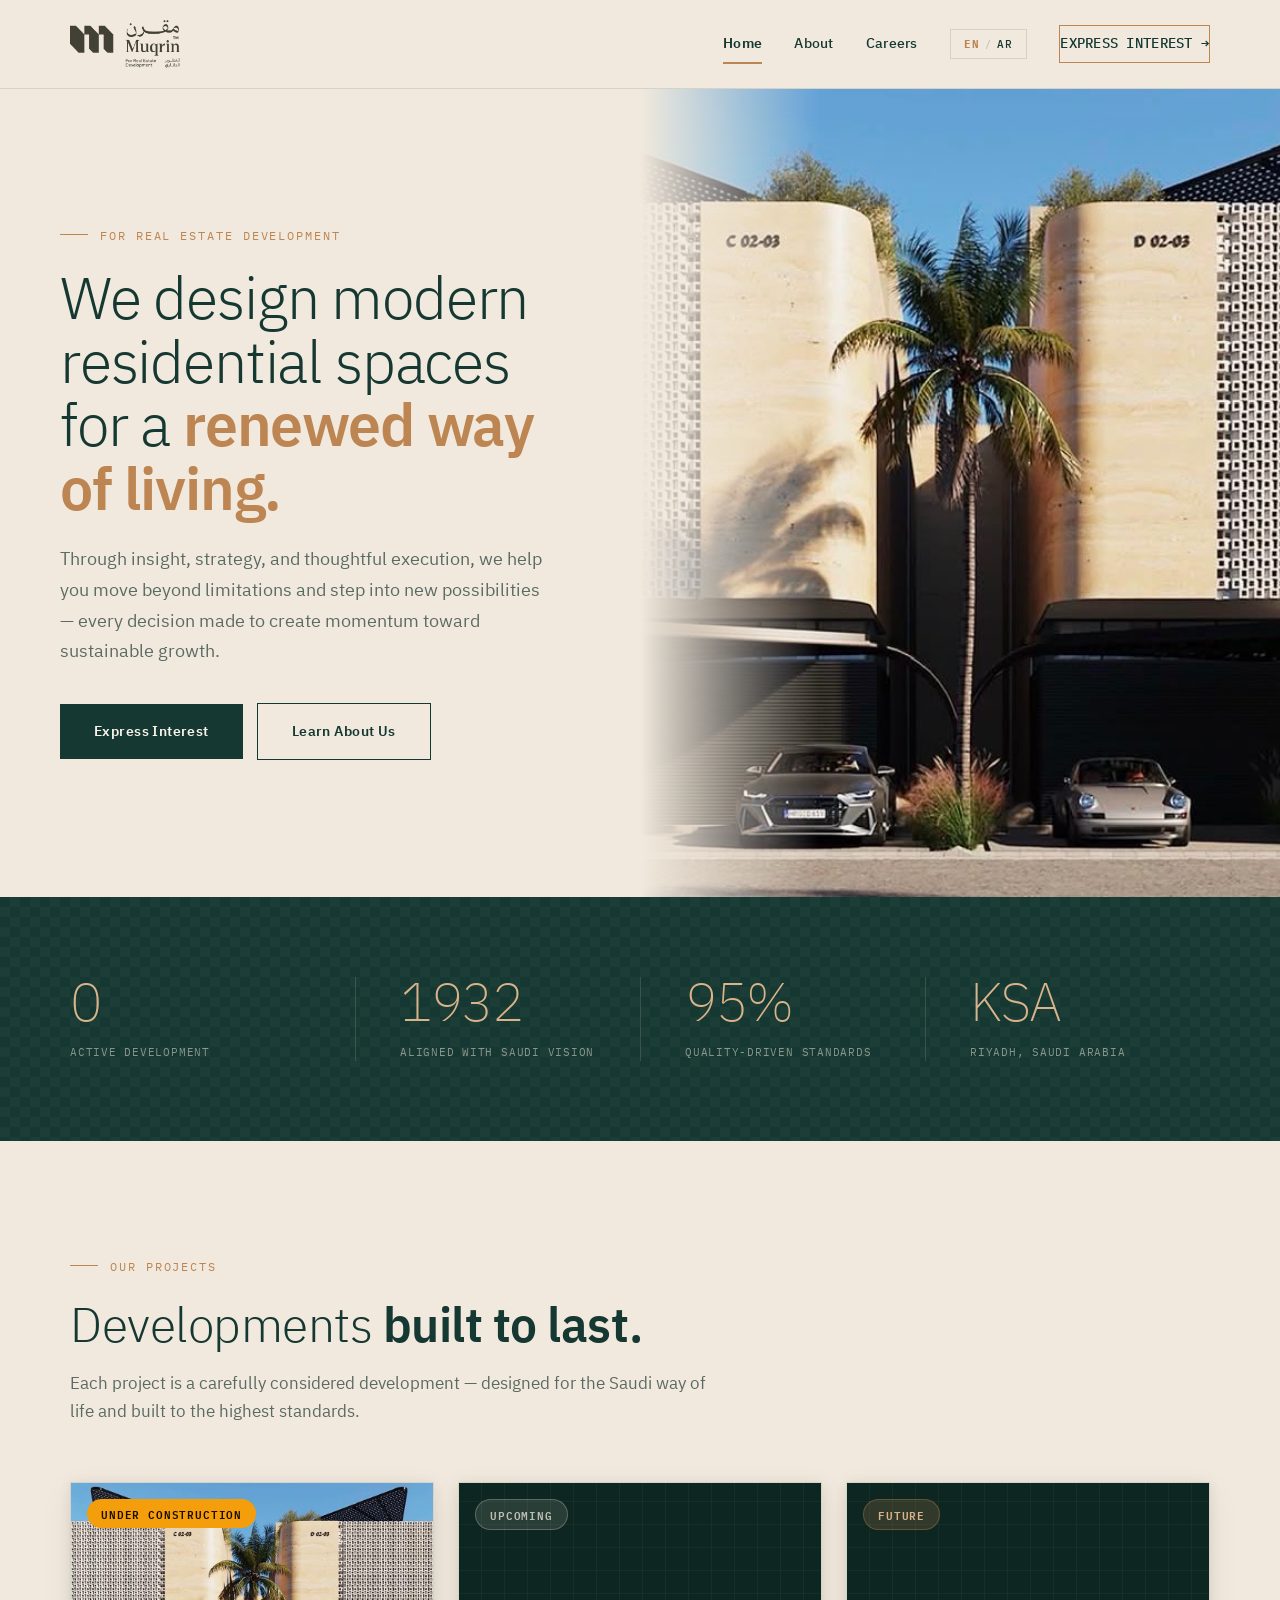
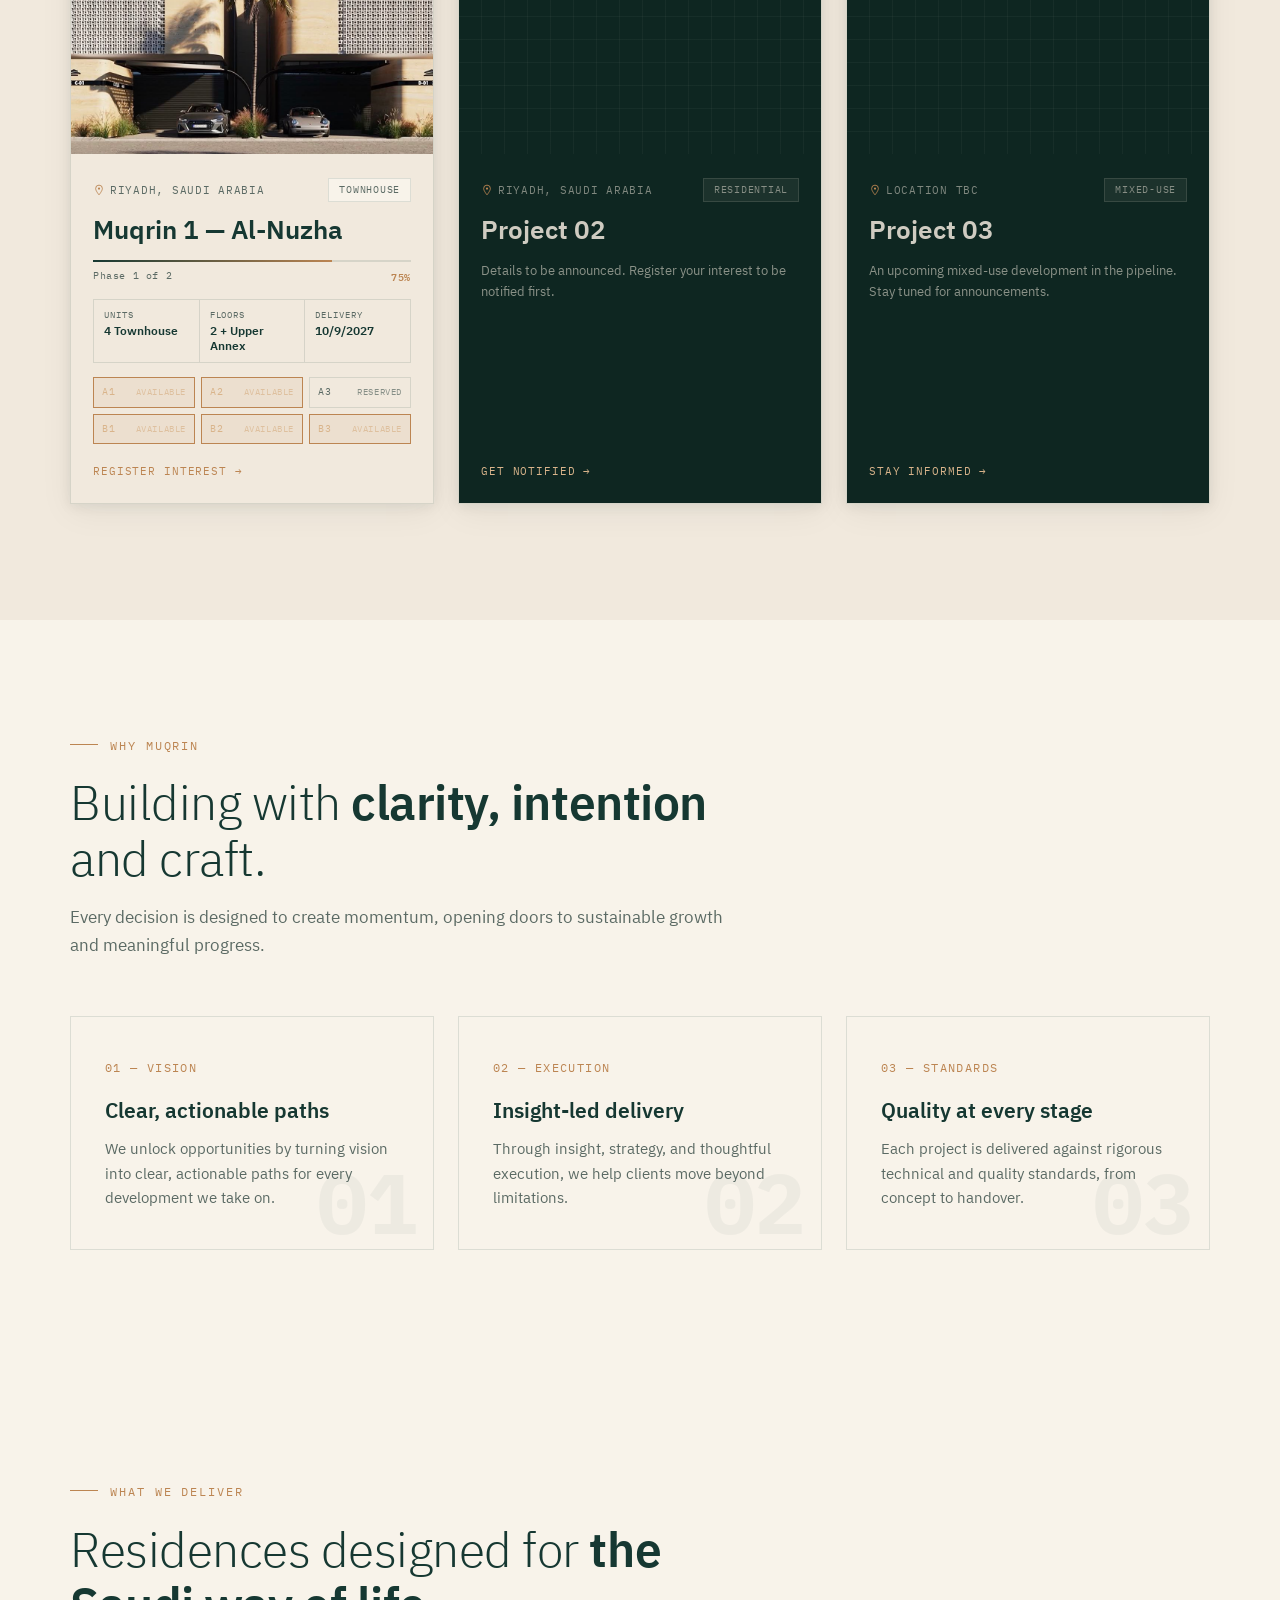
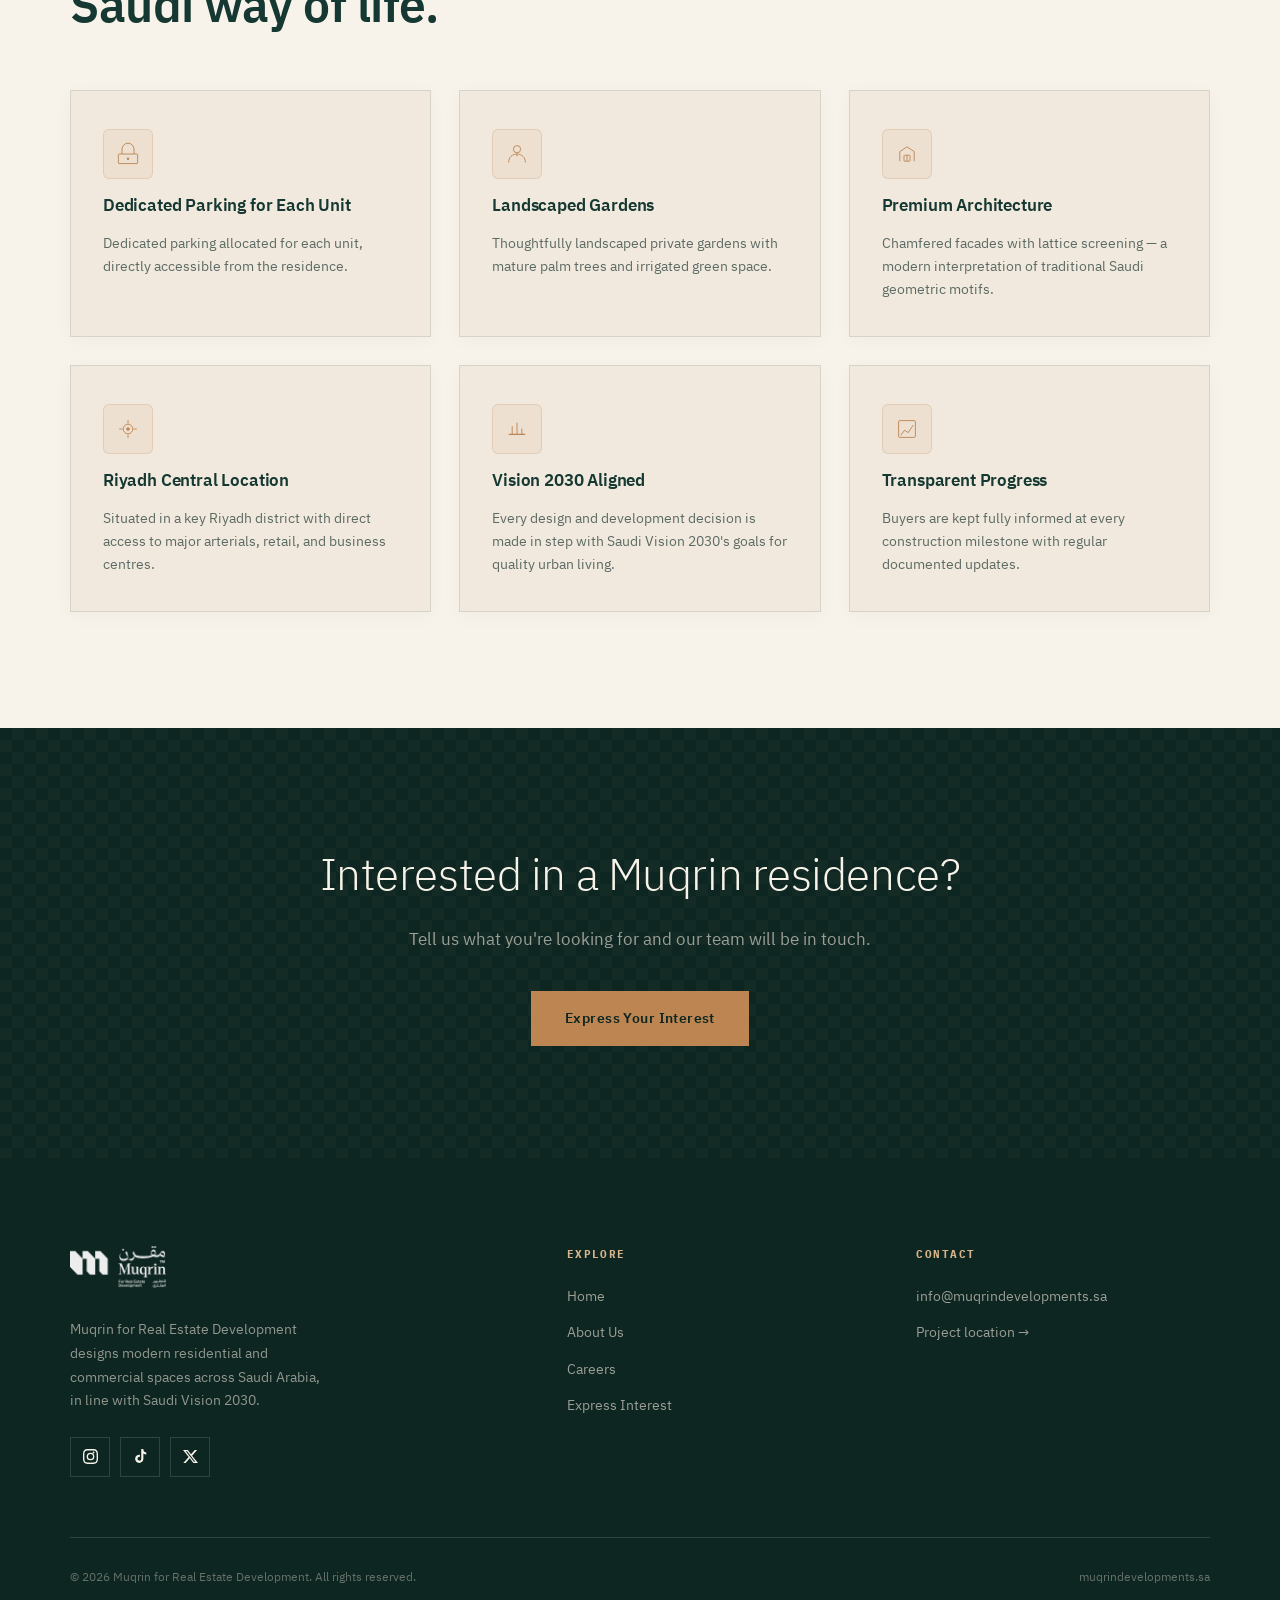
==== index.html @ a149f187 "Update Muqrin 1 Al-Nuzha townhouse specs, unit grid, and parking feature card" ====
<!DOCTYPE html>
<html lang="en" dir="ltr">
<head>
<meta charset="UTF-8">
<meta name="viewport" content="width=device-width, initial-scale=1.0">
<title>Muqrin for Real Estate Development</title>
<meta name="description" content="Muqrin for Real Estate Development — designing modern residential spaces for a renewed way of living.">
<link rel="icon" type="image/png" href="assets/favicon.png">
<link rel="stylesheet" href="styles.css">
</head>
<body>
<a class="skip-link" href="#main-content">Skip to main content</a>

<header class="site-header">
  <div class="wrap">
    <a href="index.html" class="brand"><img src="assets/site_logo.png" alt="Muqrin for Real Estate Development"></a>
    <nav class="nav-links" id="navLinks" role="navigation" aria-label="Main navigation">
      <a href="index.html" class="active" data-en="Home" data-ar="الرئيسية">Home</a>
      <a href="about.html" data-en="About" data-ar="عن الشركة">About</a>
      <a href="careers.html" data-en="Careers" data-ar="الوظائف">Careers</a>
      <!-- Language Toggle -->
      <button class="lang-toggle" id="langToggle" aria-label="Switch language">
        <span class="lang-opt" id="lang-en-opt" data-active="true">EN</span>
        <span class="lang-sep">/</span>
        <span class="lang-opt" id="lang-ar-opt">AR</span>
      </button>
      <a href="interest.html" class="nav-cta"><span data-en="Express Interest" data-ar="أبدِ اهتمامك">Express Interest</span> <i class="nav-arrow">→</i></a>
    </nav>
    <button class="nav-toggle" aria-label="Toggle menu" aria-expanded="false" aria-controls="navLinks"><span></span><span></span><span></span></button>
  </div>
</header>
<div class="nav-backdrop" id="navBackdrop" aria-hidden="true"></div>

<main id="main-content">

<!-- ── HERO ─────────────────────────────────────────── -->
<section class="hero">
  <div class="hero-section">
    <div class="hero-left">
      <div class="eyebrow" data-en="For Real Estate Development" data-ar="للتطوير العقاري">For Real Estate Development</div>
      <h1 data-en="We design modern residential spaces for a <strong>renewed way of living.</strong>" data-ar="نصمّم مساكن عصرية لأسلوب حياة <strong>متجدد.</strong>">We design modern residential spaces for a <strong>renewed way of living.</strong></h1>
      <p class="lead" data-en="Through insight, strategy, and thoughtful execution, we help you move beyond limitations and step into new possibilities — every decision made to create momentum toward sustainable growth." data-ar="من خلال البصيرة والاستراتيجية والتنفيذ المدروس، نساعدك على تجاوز القيود والانطلاق نحو آفاق جديدة — كل قرار يُصنع لبناء زخم نحو نمو مستدام.">Through insight, strategy, and thoughtful execution, we help you move beyond limitations and step into new possibilities — every decision made to create momentum toward sustainable growth.</p>
      <div class="hero-actions">
        <a href="interest.html" class="btn btn-primary" data-en="Express Interest" data-ar="أبدِ اهتمامك">Express Interest</a>
        <a href="about.html" class="btn btn-ghost" data-en="Learn About Us" data-ar="تعرّف علينا">Learn About Us</a>
      </div>
    </div>
    <div class="hero-right">
      <img src="assets/hero-building.jpeg" alt="Muqrin residential development — building facade">
    </div>
  </div>
</section>

<!-- ── STATS STRIP ───────────────────────────────────── -->
<section class="stats">
  <div class="wrap">
    <div class="stats-grid reveal-group">
      <div>
        <div class="stat-num" data-target="1" data-suffix="">0</div>
        <div class="stat-label" data-en="Active Development" data-ar="تطوير نشط">Active Development</div>
      </div>
      <div>
        <div class="stat-num" data-target="2030" data-suffix="">0</div>
        <div class="stat-label" data-en="Aligned With Saudi Vision" data-ar="متوافق مع رؤية 2030">Aligned With Saudi Vision</div>
      </div>
      <div>
        <div class="stat-num" data-target="100" data-suffix="%">0%</div>
        <div class="stat-label" data-en="Quality-Driven Standards" data-ar="معايير تحكمها الجودة">Quality-Driven Standards</div>
      </div>
      <div>
        <div class="stat-num">KSA</div>
        <div class="stat-label" data-en="Riyadh, Saudi Arabia" data-ar="الرياض، المملكة العربية السعودية">Riyadh, Saudi Arabia</div>
      </div>
    </div>
  </div>
</section>

<!-- ── PROJECT STATUS ────────────────────────────────── -->
<section class="section project-status-section">
  <div class="wrap">
    <div class="section-head reveal">
      <div class="eyebrow" data-en="Our Projects" data-ar="مشاريعنا">Our Projects</div>
      <h2 data-en="Developments <strong>built to last.</strong>" data-ar="مشاريع <strong>مبنية لتدوم.</strong>">Developments <strong>built to last.</strong></h2>
      <p data-en="Each project is a carefully considered development — designed for the Saudi way of life and built to the highest standards." data-ar="كل مشروع تطوير مدروس بعناية — مصمم لأسلوب الحياة السعودي ومبني وفق أعلى المعايير.">Each project is a carefully considered development — designed for the Saudi way of life and built to the highest standards.</p>
    </div>

    <div class="proj-cards reveal-group">

      <!-- Card 1 — Active real project -->
      <a href="interest.html" class="proj-card proj-card-active">
        <div class="proj-card-img">
          <img src="assets/hero-building.jpeg" alt="Muqrin 1 — Al-Nuzha">
          <div class="proj-badge proj-badge-construction" data-en="Under Construction" data-ar="قيد الإنشاء">Under Construction</div>
        </div>
        <div class="proj-card-body">
          <div class="proj-card-meta">
            <span class="proj-location">
              <svg viewBox="0 0 16 16" fill="none"><path d="M8 1.5A4.5 4.5 0 0 1 12.5 6c0 3-4.5 8.5-4.5 8.5S3.5 9 3.5 6A4.5 4.5 0 0 1 8 1.5Z" stroke="currentColor" stroke-width="1.2"/><circle cx="8" cy="6" r="1.5" fill="currentColor"/></svg>
              <span data-en="Riyadh, Saudi Arabia" data-ar="الرياض، المملكة العربية السعودية">Riyadh, Saudi Arabia</span>
            </span>
            <span class="proj-type" data-en="Townhouse" data-ar="تاون هاوس">Townhouse</span>
          </div>
          <h3 data-en="Muqrin 1 — Al-Nuzha" data-ar="مقرن 1 — حي النزهة">Muqrin 1 — Al-Nuzha</h3>
          <div class="proj-card-progress">
            <div class="proj-prog-bar"><div class="proj-prog-fill" style="width:75%"></div></div>
            <div class="proj-prog-labels">
              <span class="proj-phase" data-en="Phase 1 of 2" data-ar="المرحلة 1 من 2">Phase 1 of 2</span>
              <span class="proj-pct">75%</span>
            </div>
          </div>
          <div class="proj-card-specs">
            <div class="proj-spec-item"><span data-en="Units" data-ar="الوحدات">Units</span><strong data-en="4 Townhouse" data-ar="4 تاون هاوس">4 Townhouse</strong></div>
            <div class="proj-spec-item"><span data-en="Floors" data-ar="الأدوار">Floors</span><strong data-en="2 + Upper Annex" data-ar="2 + ملحق علوي">2 + Upper Annex</strong></div>
            <div class="proj-spec-item"><span data-en="Delivery" data-ar="التسليم">Delivery</span><strong data-en="10/9/2027" data-ar="10/9/2027">10/9/2027</strong></div>
          </div>
          <div class="proj-card-unit-row">
            <div class="proj-unit proj-unit-avail">A1 <em data-en="Available" data-ar="متاح">Available</em></div>
            <div class="proj-unit proj-unit-avail">A2 <em data-en="Available" data-ar="متاح">Available</em></div>
            <div class="proj-unit proj-unit-reserved">A3 <em data-en="Reserved" data-ar="محجوز">Reserved</em></div>
            <div class="proj-unit proj-unit-avail">B1 <em data-en="Available" data-ar="متاح">Available</em></div>
            <div class="proj-unit proj-unit-avail">B2 <em data-en="Available" data-ar="متاح">Available</em></div>
            <div class="proj-unit proj-unit-avail">B3 <em data-en="Available" data-ar="متاح">Available</em></div>
          </div>
          <span class="proj-card-cta" data-en="Register Interest →" data-ar="سجّل اهتمامك ←">Register Interest →</span>
        </div>
      </a>

      <!-- Card 2 — Upcoming teaser -->
      <div class="proj-card proj-card-teaser">
        <div class="proj-card-img proj-card-img-teaser">
          <div class="proj-badge proj-badge-upcoming" data-en="Upcoming" data-ar="قادم">Upcoming</div>
          <div class="proj-teaser-pattern"></div>
        </div>
        <div class="proj-card-body">
          <div class="proj-card-meta">
            <span class="proj-location">
              <svg viewBox="0 0 16 16" fill="none"><path d="M8 1.5A4.5 4.5 0 0 1 12.5 6c0 3-4.5 8.5-4.5 8.5S3.5 9 3.5 6A4.5 4.5 0 0 1 8 1.5Z" stroke="currentColor" stroke-width="1.2"/><circle cx="8" cy="6" r="1.5" fill="currentColor"/></svg>
              <span data-en="Riyadh, Saudi Arabia" data-ar="الرياض، المملكة العربية السعودية">Riyadh, Saudi Arabia</span>
            </span>
            <span class="proj-type" data-en="Residential" data-ar="سكني">Residential</span>
          </div>
          <h3 data-en="Project 02" data-ar="المشروع 02">Project 02</h3>
          <p class="proj-teaser-text" data-en="Details to be announced. Register your interest to be notified first." data-ar="سيتم الإعلان عن التفاصيل قريباً. سجّل اهتمامك لتُخطَر أولاً.">Details to be announced. Register your interest to be notified first.</p>
          <a href="interest.html" class="proj-card-cta" data-en="Get Notified →" data-ar="أبلغني ←">Get Notified →</a>
        </div>
      </div>

      <!-- Card 3 — Future teaser -->
      <div class="proj-card proj-card-teaser proj-card-far">
        <div class="proj-card-img proj-card-img-teaser">
          <div class="proj-badge proj-badge-future" data-en="Future" data-ar="مستقبلي">Future</div>
          <div class="proj-teaser-pattern"></div>
        </div>
        <div class="proj-card-body">
          <div class="proj-card-meta">
            <span class="proj-location">
              <svg viewBox="0 0 16 16" fill="none"><path d="M8 1.5A4.5 4.5 0 0 1 12.5 6c0 3-4.5 8.5-4.5 8.5S3.5 9 3.5 6A4.5 4.5 0 0 1 8 1.5Z" stroke="currentColor" stroke-width="1.2"/><circle cx="8" cy="6" r="1.5" fill="currentColor"/></svg>
              <span data-en="Location TBC" data-ar="الموقع سيُحدد">Location TBC</span>
            </span>
            <span class="proj-type" data-en="Mixed-Use" data-ar="متعدد الاستخدامات">Mixed-Use</span>
          </div>
          <h3 data-en="Project 03" data-ar="المشروع 03">Project 03</h3>
          <p class="proj-teaser-text" data-en="An upcoming mixed-use development in the pipeline. Stay tuned for announcements." data-ar="مشروع متعدد الاستخدامات قيد التخطيط. ترقبوا الإعلانات.">An upcoming mixed-use development in the pipeline. Stay tuned for announcements.</p>
          <a href="interest.html" class="proj-card-cta" data-en="Stay Informed →" data-ar="ابقَ على اطلاع ←">Stay Informed →</a>
        </div>
      </div>

    </div>
  </div>
</section>

<!-- ── WHY MUQRIN ────────────────────────────────────── -->
<section class="section section-alt">
  <div class="wrap">
    <div class="section-head reveal">
      <div class="eyebrow" data-en="Why Muqrin" data-ar="لماذا مقرن">Why Muqrin</div>
      <h2 data-en="Building with <strong>clarity, intention</strong> and craft." data-ar="نبني بوضوح، <strong>نيّة وإتقان.</strong>">Building with <strong>clarity, intention</strong> and craft.</h2>
      <p data-en="Every decision is designed to create momentum, opening doors to sustainable growth and meaningful progress." data-ar="كل قرار مصمم لبناء الزخم وفتح أبواب النمو المستدام والتقدم الحقيقي.">Every decision is designed to create momentum, opening doors to sustainable growth and meaningful progress.</p>
    </div>
    <div class="pillars reveal-group">
      <div class="pillar" data-num="01">
        <div class="num" data-en="01 — VISION" data-ar="01 — الرؤية">01 — VISION</div>
        <h3 data-en="Clear, actionable paths" data-ar="مسارات واضحة وقابلة للتنفيذ">Clear, actionable paths</h3>
        <p data-en="We unlock opportunities by turning vision into clear, actionable paths for every development we take on." data-ar="نفتح الفرص بتحويل الرؤية إلى مسارات واضحة وقابلة للتنفيذ في كل مشروع نتبناه.">We unlock opportunities by turning vision into clear, actionable paths for every development we take on.</p>
      </div>
      <div class="pillar" data-num="02">
        <div class="num" data-en="02 — EXECUTION" data-ar="02 — التنفيذ">02 — EXECUTION</div>
        <h3 data-en="Insight-led delivery" data-ar="تسليم مدفوع بالبصيرة">Insight-led delivery</h3>
        <p data-en="Through insight, strategy, and thoughtful execution, we help clients move beyond limitations." data-ar="من خلال البصيرة والاستراتيجية والتنفيذ المدروس، نساعد العملاء على تجاوز القيود.">Through insight, strategy, and thoughtful execution, we help clients move beyond limitations.</p>
      </div>
      <div class="pillar" data-num="03">
        <div class="num" data-en="03 — STANDARDS" data-ar="03 — المعايير">03 — STANDARDS</div>
        <h3 data-en="Quality at every stage" data-ar="الجودة في كل مرحلة">Quality at every stage</h3>
        <p data-en="Each project is delivered against rigorous technical and quality standards, from concept to handover." data-ar="يُسلَّم كل مشروع وفق معايير تقنية وجودة صارمة، من الفكرة حتى التسليم.">Each project is delivered against rigorous technical and quality standards, from concept to handover.</p>
      </div>
    </div>
  </div>
</section>

<!-- ── FEATURES / RESIDENCE HIGHLIGHTS ──────────────── -->
<section class="section features-section">
  <div class="wrap">
    <div class="section-head reveal">
      <div class="eyebrow" data-en="What We Deliver" data-ar="ما نقدمه">What We Deliver</div>
      <h2 data-en="Residences designed for <strong>the Saudi way of life.</strong>" data-ar="مساكن صُمِّمت <strong>لأسلوب الحياة السعودي.</strong>">Residences designed for <strong>the Saudi way of life.</strong></h2>
    </div>
    <div class="features-grid reveal-group">
      <div class="feature-card">
        <div class="feat-icon">
          <svg viewBox="0 0 40 40" fill="none"><rect x="4" y="20" width="32" height="16" rx="1" stroke="currentColor" stroke-width="1.5"/><path d="M10 20V12a10 10 0 0 1 20 0v8" stroke="currentColor" stroke-width="1.5"/><circle cx="20" cy="28" r="2" fill="currentColor"/></svg>
        </div>
        <h3 data-en="Dedicated Parking for Each Unit" data-ar="موقف خاص لكل وحدة">Dedicated Parking for Each Unit</h3>
        <p data-en="Dedicated parking allocated for each unit, directly accessible from the residence." data-ar="موقف سيارات مخصص لكل وحدة، قابل للوصول مباشرة من المنزل.">Dedicated parking allocated for each unit, directly accessible from the residence.</p>
      </div>
      <div class="feature-card">
        <div class="feat-icon">
          <svg viewBox="0 0 40 40" fill="none"><path d="M6 34c0-8 6-14 14-14s14 6 14 14" stroke="currentColor" stroke-width="1.5"/><circle cx="20" cy="12" r="6" stroke="currentColor" stroke-width="1.5"/><path d="M20 20v4" stroke="currentColor" stroke-width="1.5"/></svg>
        </div>
        <h3 data-en="Landscaped Gardens" data-ar="حدائق منسقة">Landscaped Gardens</h3>
        <p data-en="Thoughtfully landscaped private gardens with mature palm trees and irrigated green space." data-ar="حدائق خاصة منسقة بعناية مع أشجار نخيل ناضجة ومساحات خضراء مروية.">Thoughtfully landscaped private gardens with mature palm trees and irrigated green space.</p>
      </div>
      <div class="feature-card">
        <div class="feat-icon">
          <svg viewBox="0 0 40 40" fill="none"><path d="M8 32V16L20 8l12 8v16" stroke="currentColor" stroke-width="1.5"/><rect x="15" y="22" width="10" height="10" rx="1" stroke="currentColor" stroke-width="1.5"/><path d="M20 22v10" stroke="currentColor" stroke-width="1.5"/></svg>
        </div>
        <h3 data-en="Premium Architecture" data-ar="هندسة معمارية راقية">Premium Architecture</h3>
        <p data-en="Chamfered facades with lattice screening — a modern interpretation of traditional Saudi geometric motifs." data-ar="واجهات بحواف مشطوفة وشبكات إضاءة — تفسير عصري للنقوش الهندسية السعودية التقليدية.">Chamfered facades with lattice screening — a modern interpretation of traditional Saudi geometric motifs.</p>
      </div>
      <div class="feature-card">
        <div class="feat-icon">
          <svg viewBox="0 0 40 40" fill="none"><path d="M20 6v4M20 30v4M6 20h4M30 20h4" stroke="currentColor" stroke-width="1.5" stroke-linecap="round"/><circle cx="20" cy="20" r="8" stroke="currentColor" stroke-width="1.5"/><circle cx="20" cy="20" r="3" fill="currentColor"/></svg>
        </div>
        <h3 data-en="Riyadh Central Location" data-ar="موقع مركزي في الرياض">Riyadh Central Location</h3>
        <p data-en="Situated in a key Riyadh district with direct access to major arterials, retail, and business centres." data-ar="موقع استراتيجي في حي رئيسي بالرياض مع سهولة الوصول إلى المحاور الكبرى والتجزئة ومراكز الأعمال.">Situated in a key Riyadh district with direct access to major arterials, retail, and business centres.</p>
      </div>
      <div class="feature-card">
        <div class="feat-icon">
          <svg viewBox="0 0 40 40" fill="none"><path d="M12 28V16" stroke="currentColor" stroke-width="1.5" stroke-linecap="round"/><path d="M20 28V10" stroke="currentColor" stroke-width="1.5" stroke-linecap="round"/><path d="M28 28V20" stroke="currentColor" stroke-width="1.5" stroke-linecap="round"/><rect x="6" y="28" width="28" height="2" rx="1" fill="currentColor"/></svg>
        </div>
        <h3 data-en="Vision 2030 Aligned" data-ar="متوافق مع رؤية 2030">Vision 2030 Aligned</h3>
        <p data-en="Every design and development decision is made in step with Saudi Vision 2030's goals for quality urban living." data-ar="كل قرار تصميمي وتطويري يُتخذ تماشياً مع أهداف رؤية السعودية 2030 للحياة الحضرية الراقية.">Every design and development decision is made in step with Saudi Vision 2030's goals for quality urban living.</p>
      </div>
      <div class="feature-card">
        <div class="feat-icon">
          <svg viewBox="0 0 40 40" fill="none"><path d="M10 30l6-8 6 4 8-12" stroke="currentColor" stroke-width="1.5" stroke-linecap="round" stroke-linejoin="round"/><rect x="6" y="6" width="28" height="28" rx="2" stroke="currentColor" stroke-width="1.5"/></svg>
        </div>
        <h3 data-en="Transparent Progress" data-ar="تقدم شفاف">Transparent Progress</h3>
        <p data-en="Buyers are kept fully informed at every construction milestone with regular documented updates." data-ar="يُبقي المشترين على اطلاع كامل في كل معلم إنشائي من خلال تحديثات موثقة ومنتظمة.">Buyers are kept fully informed at every construction milestone with regular documented updates.</p>
      </div>
    </div>
  </div>
</section>

<!-- ── CTA BAND ───────────────────────────────────────── -->
<section class="cta-band">
  <div class="wrap">
    <h2 data-en="Interested in a Muqrin residence?" data-ar="هل أنت مهتم بسكن مقرن؟">Interested in a Muqrin residence?</h2>
    <p data-en="Tell us what you're looking for and our team will be in touch." data-ar="أخبرنا بما تبحث عنه وسيتواصل معك فريقنا.">Tell us what you're looking for and our team will be in touch.</p>
    <a href="interest.html" class="btn btn-primary" data-en="Express Your Interest" data-ar="أبدِ اهتمامك">Express Your Interest</a>
  </div>
</section>

<!-- ── FOOTER ─────────────────────────────────────────── -->
<footer class="site-footer">
  <div class="wrap">
    <div class="footer-grid">
      <div class="footer-brand">
        <div class="footer-logo-wrap">
          <img src="assets/site_logo.png" alt="Muqrin for Real Estate Development">
        </div>
        <p data-en="Muqrin for Real Estate Development designs modern residential and commercial spaces across Saudi Arabia, in line with Saudi Vision 2030." data-ar="مقرن للتطوير العقاري تصمم مساكن وفضاءات تجارية عصرية في جميع أنحاء المملكة العربية السعودية، تماشياً مع رؤية 2030.">Muqrin for Real Estate Development designs modern residential and commercial spaces across Saudi Arabia, in line with Saudi Vision 2030.</p>
        <div class="social-row">
          <a href="#" aria-label="Instagram"><svg viewBox="0 0 24 24"><path d="M12 2.2c3.2 0 3.6 0 4.85.07 3.25.15 4.77 1.69 4.92 4.92.06 1.25.07 1.6.07 4.81s-.01 3.56-.07 4.81c-.15 3.22-1.66 4.77-4.92 4.92-1.25.06-1.6.07-4.85.07s-3.6-.01-4.85-.07c-3.26-.15-4.77-1.7-4.92-4.92C2.16 15.6 2.15 15.25 2.15 12s.01-3.56.07-4.81C2.37 3.96 3.88 2.42 7.14 2.27 8.39 2.21 8.74 2.2 12 2.2zM12 0C8.7 0 8.3.01 7.02.07 2.7.27.27 2.7.07 7.02.01 8.3 0 8.7 0 12s.01 3.7.07 4.98c.2 4.32 2.62 6.75 6.95 6.95C8.3 23.99 8.7 24 12 24s3.7-.01 4.98-.07c4.32-.2 6.76-2.62 6.95-6.95.06-1.28.07-1.68.07-4.98s-.01-3.7-.07-4.98c-.2-4.32-2.62-6.75-6.95-6.95C15.7.01 15.3 0 12 0zm0 5.84A6.16 6.16 0 1 0 12 18.16 6.16 6.16 0 0 0 12 5.84zm0 10.16a4 4 0 1 1 0-8 4 4 0 0 1 0 8zm6.4-10.4a1.44 1.44 0 1 1-2.88 0 1.44 1.44 0 0 1 2.88 0z"/></svg></a>
          <a href="#" aria-label="TikTok"><svg viewBox="0 0 24 24"><path d="M16.6 0h-3.4v15.6a3 3 0 1 1-2.13-2.87V9.2a6.6 6.6 0 1 0 5.53 6.52V7.3a8.2 8.2 0 0 0 4.6 1.4V5.3a4.8 4.8 0 0 1-4.6-4.6z"/></svg></a>
          <a href="#" aria-label="X"><svg viewBox="0 0 24 24"><path d="M18.9 1.5h3.68l-8.04 9.19L24 22.5h-7.4l-5.8-7.58-6.64 7.58H.47l8.6-9.83L0 1.5h7.59l5.24 6.93zm-1.29 18.8h2.04L6.5 3.6H4.3z"/></svg></a>
        </div>
      </div>
      <div class="footer-col">
        <h4 data-en="Explore" data-ar="استكشف">Explore</h4>
        <a href="index.html" data-en="Home" data-ar="الرئيسية">Home</a>
        <a href="about.html" data-en="About Us" data-ar="عن الشركة">About Us</a>
        <a href="careers.html" data-en="Careers" data-ar="الوظائف">Careers</a>
        <a href="interest.html" data-en="Express Interest" data-ar="أبدِ اهتمامك">Express Interest</a>
      </div>
      <div class="footer-col">
        <h4 data-en="Contact" data-ar="تواصل">Contact</h4>
        <a href="mailto:info@muqrindevelopments.sa">info@muqrindevelopments.sa</a>
        <a href="https://maps.app.goo.gl/naK4TaDF8p9UgyYY6?g_st=iw" target="_blank" rel="noopener" data-en="Project location →" data-ar="موقع المشروع ←">Project location →</a>
      </div>
    </div>
    <div class="footer-bottom">
      <span data-en="© 2026 Muqrin for Real Estate Development. All rights reserved." data-ar="© 2026 مقرن للتطوير العقاري. جميع الحقوق محفوظة.">© 2026 Muqrin for Real Estate Development. All rights reserved.</span>
      <span>muqrindevelopments.sa</span>
    </div>
  </div>
</footer>
</main>

<button class="scroll-top" id="scrollTop" aria-label="Scroll to top">↑</button>

<script src="script.js"></script>
</body>
</html>
---- styles.css ----
/* ============================================================
   MUQRIN — shared stylesheet  (premium redesign)
   Design tokens from brand guide
   ============================================================ */

@import url('https://fonts.googleapis.com/css2?family=IBM+Plex+Sans+Arabic:wght@300;400;500;600;700&family=IBM+Plex+Mono:wght@400;500&display=swap');

:root{
  --cream:        #F1E9DD;
  --cream-soft:   #F8F3EA;
  --teal-deep:    #163832;
  --teal-ink:     #0E2621;
  --copper:       #BC8552;
  --copper-soft:  #D9B48B;
  --ink:          #1C1C1A;
  --ink-soft:     #5B6A64;
  --line:         rgba(22,56,50,0.12);
  --line-on-dark: rgba(241,233,221,0.15);
  --font-display: 'IBM Plex Sans Arabic', sans-serif;
  --font-body:    'IBM Plex Sans Arabic', sans-serif;
  --font-mono:    'IBM Plex Mono', monospace;
  --cut: 28px;
  --container: 1220px;
  --shadow-card: 0 2px 12px rgba(14,38,33,0.08), 0 8px 32px rgba(14,38,33,0.06);
  --shadow-card-hover: 0 8px 32px rgba(14,38,33,0.14), 0 24px 56px rgba(14,38,33,0.1);
}

*, *::before, *::after { box-sizing: border-box; margin: 0; padding: 0; }
html {
  scroll-behavior: smooth;
  overflow-x: hidden;
  max-width: 100%;
}
body {
  font-family: var(--font-body);
  background: var(--cream);
  color: var(--ink);
  font-weight: 400;
  line-height: 1.65;
  -webkit-font-smoothing: antialiased;
  overflow-x: hidden;
  width: 100%;
  max-width: 100%;
  position: relative;
}
img { max-width: 100%; display: block; }
a { color: inherit; text-decoration: none; }
ul { list-style: none; }
button { font-family: inherit; cursor: pointer; }

.wrap { max-width: var(--container); margin: 0 auto; padding: 0 24px; }
@media (min-width: 640px) { .wrap { padding: 0 40px; } }

/* ---- Muqrin Cut ---- */
.cut { clip-path: polygon(0 0, calc(100% - var(--cut)) 0, 100% var(--cut), 100% 100%, 0 100%); }
.cut-sm { --cut: 14px; clip-path: polygon(0 0, calc(100% - var(--cut)) 0, 100% var(--cut), 100% 100%, 0 100%); }

/* ---- Lattice ---- */
.lattice {
  background-image:
    linear-gradient(45deg, var(--line-on-dark) 25%, transparent 25%, transparent 75%, var(--line-on-dark) 75%),
    linear-gradient(45deg, var(--line-on-dark) 25%, transparent 25%, transparent 75%, var(--line-on-dark) 75%);
  background-size: 16px 16px;
  background-position: 0 0, 8px 8px;
}

/* ============================================================
   HEADER
   ============================================================ */
/* ── Skip Navigation Link ────────────────────────────── */
.skip-link {
  position: absolute;
  top: -100%; left: 16px;
  background: var(--teal-deep);
  color: var(--cream);
  padding: 10px 20px;
  font-size: 14px;
  font-family: var(--font-body);
  z-index: 9999;
  transition: top 0.2s ease;
  text-decoration: none;
}
.skip-link:focus { top: 16px; }

/* ── Focus Visible Ring ──────────────────────────────── */
:focus-visible {
  outline: 2px solid var(--copper);
  outline-offset: 3px;
}
:focus:not(:focus-visible) { outline: none; }

.site-header {
  position: sticky;
  top: 0;
  z-index: 100;
  background: rgba(241, 233, 221, 0.92);
  backdrop-filter: blur(0px);
  -webkit-backdrop-filter: blur(0px);
  border-bottom: 1px solid var(--line);
  transition: backdrop-filter 0.3s ease, -webkit-backdrop-filter 0.3s ease, box-shadow 0.3s ease, background 0.3s ease;
}

.site-header.scrolled {
  backdrop-filter: blur(16px);
  -webkit-backdrop-filter: blur(16px);
  box-shadow: 0 1px 0 var(--line), 0 4px 24px rgba(14, 38, 33, 0.08);
  background: rgba(241, 233, 221, 0.88);
}
.site-header .wrap { display: flex; align-items: center; justify-content: space-between; height: 72px; }
@media (min-width: 860px) { .site-header .wrap { height: 88px; } }

/* Brand logo styling */
.brand { display: flex; align-items: center; text-decoration: none; }
.brand img { height: 38px; width: auto; object-fit: contain; display: block; transition: transform 0.2s ease; }
.brand:hover img { transform: scale(1.02); }
@media (min-width: 860px) { .brand img { height: 48px; } }

.nav-links { display: flex; align-items: center; gap: 32px; }
.nav-links a {
  font-size: 14px;
  font-weight: 500;
  letter-spacing: 0.02em;
  color: var(--teal-deep);
  position: relative;
  padding: 6px 0;
  transition: color 0.2s ease;
}
.nav-links a::after {
  content: '';
  position: absolute;
  left: 0; bottom: -2px;
  height: 2px; width: 0;
  background: var(--copper);
  transition: width 0.25s ease;
}
.nav-links a:hover::after, .nav-links a.active::after { width: 100%; }
.nav-links a.active { color: var(--teal-deep); font-weight: 600; }

.nav-cta {
  position: relative;
  display: inline-flex !important;
  align-items: center !important;
  gap: 8px;
  padding: 11px 24px;
  font-family: var(--font-mono);
  font-size: 11.5px;
  font-weight: 600;
  letter-spacing: 0.1em;
  text-transform: uppercase;
  color: var(--teal-deep) !important;
  text-decoration: none;
  overflow: hidden;
  border: 1.5px solid var(--copper);
  background: transparent;
  transition: color 0.35s ease, border-color 0.35s ease;
  z-index: 0;
}

.nav-cta::before {
  content: '';
  position: absolute;
  inset: 0;
  background: var(--copper);
  transform: scaleY(0);
  transform-origin: bottom;
  transition: transform 0.35s cubic-bezier(0.16, 1, 0.3, 1);
  z-index: -1;
}

.nav-cta:hover::before { transform: scaleY(1); }
.nav-cta:hover { color: #ffffff !important; border-color: var(--copper); }

.nav-cta .nav-arrow {
  display: inline-block;
  transition: transform 0.25s ease;
  font-style: normal;
}
.nav-cta:hover .nav-arrow { transform: translateX(4px); }

.nav-cta.active {
  background: var(--copper);
  color: #ffffff !important;
}

/* Hamburger toggle button */
.nav-toggle {
  display: none;
  flex-direction: column;
  justify-content: center;
  align-items: center;
  width: 44px;
  height: 44px;
  gap: 5px;
  background: none;
  border: none;
  padding: 8px;
  cursor: pointer;
  z-index: 105;
  position: relative;
  border-radius: 4px;
  transition: background 0.2s ease;
}
.nav-toggle:hover { background: rgba(22, 56, 50, 0.05); }
.nav-toggle span {
  width: 22px;
  height: 2px;
  background: var(--teal-deep);
  border-radius: 2px;
  transition: transform 0.3s cubic-bezier(0.16, 1, 0.3, 1), opacity 0.25s ease, background 0.3s ease;
  transform-origin: center;
}

/* Hamburger animated transform into X */
.nav-toggle.open span:nth-child(1) {
  transform: translateY(7px) rotate(45deg);
}
.nav-toggle.open span:nth-child(2) {
  opacity: 0;
  transform: scaleX(0);
}
.nav-toggle.open span:nth-child(3) {
  transform: translateY(-7px) rotate(-45deg);
}

/* Backdrop overlay for mobile drawer */
.nav-backdrop {
  position: fixed;
  inset: 0;
  background: rgba(14, 38, 33, 0.45);
  backdrop-filter: blur(4px);
  -webkit-backdrop-filter: blur(4px);
  z-index: 95;
  opacity: 0;
  pointer-events: none;
  transition: opacity 0.35s ease;
}
.nav-backdrop.show {
  opacity: 1;
  pointer-events: auto;
}

@media (max-width: 860px) {
  .nav-toggle { display: flex; }
  .nav-links {
    position: fixed;
    top: 0;
    right: 0;
    left: auto;
    width: min(320px, 85vw);
    height: 100vh;
    height: 100dvh;
    background: rgba(241, 233, 221, 0.96);
    backdrop-filter: blur(24px);
    -webkit-backdrop-filter: blur(24px);
    border-left: 1px solid rgba(188, 133, 82, 0.25);
    flex-direction: column;
    align-items: stretch;
    padding: 84px 28px 36px;
    gap: 6px;
    z-index: 101;
    overflow-y: auto;
    -webkit-overflow-scrolling: touch;
    overscroll-behavior: contain;
    transform: translateX(100%);
    visibility: hidden;
    pointer-events: none;
    transition: transform 0.35s cubic-bezier(0.16, 1, 0.3, 1), visibility 0.35s ease;
    box-shadow: -10px 0 40px rgba(14, 38, 33, 0.15);
  }
  .nav-links.open {
    transform: translateX(0);
    visibility: visible;
    pointer-events: auto;
  }
  [dir="rtl"] .nav-links {
    right: auto;
    left: 0;
    transform: translateX(-100%);
    border-left: none;
    border-right: 1px solid rgba(188, 133, 82, 0.25);
    box-shadow: 10px 0 40px rgba(14, 38, 33, 0.15);
  }
  [dir="rtl"] .nav-links.open {
    transform: translateX(0);
    visibility: visible;
    pointer-events: auto;
  }
  .nav-links a {
    width: 100%;
    padding: 13px 4px;
    border-bottom: 1px solid rgba(14, 38, 33, 0.08);
    font-size: 16px;
    font-weight: 500;
  }
  .nav-links a.active {
    color: var(--copper);
    font-weight: 600;
  }
  .nav-links a:not(.nav-cta)::after { display: none; }
  .nav-links .lang-toggle {
    margin: 14px 0 6px;
    padding: 9px 16px;
    border: 1px solid var(--line);
    border-radius: 4px;
    background: rgba(255, 255, 255, 0.5);
    font-size: 12px;
    align-self: flex-start;
  }
  .nav-cta {
    margin-top: 14px !important;
    width: 100% !important;
    justify-content: center;
    padding: 13px 20px;
  }
}

/* ---- Eyebrow ---- */
.eyebrow {
  font-family: var(--font-mono);
  font-size: 11px;
  letter-spacing: 0.14em;
  text-transform: uppercase;
  color: var(--copper);
  display: flex; align-items: flex-start; gap: 10px;
  margin-bottom: 18px;
}
.eyebrow::before {
  content: '';
  width: 28px; height: 1px;
  background: var(--copper);
  flex-shrink: 0; margin-top: 7px;
}
@media (min-width: 640px) {
  .eyebrow { font-size: 12px; letter-spacing: 0.16em; gap: 12px; margin-bottom: 22px; }
  .eyebrow::before { margin-top: 8px; }
}

/* ============================================================
   HERO — full-bleed two-panel layout
   ============================================================ */
.hero { padding: 0; position: relative; }

/* Two-column grid: left=text, right=full building photo */
.hero-section {
  display: grid;
  grid-template-columns: 1fr;
  min-height: calc(100vh - 76px);
}
@media (min-width: 960px) {
  .hero-section {
    grid-template-columns: 1fr 1fr;
    min-height: calc(100vh - 92px);
  }
}

.hero-left {
  display: flex; flex-direction: column; justify-content: center;
  padding: 72px 48px;
  position: relative; z-index: 2;
  max-width: 640px;
}
@media (min-width: 960px) { .hero-left { padding: 80px 56px 80px 60px; max-width: 620px; } }
@media (max-width: 640px)  { .hero-left { padding: 52px 24px 44px; min-height: 55vh; } }




.hero-right {
  position: relative; overflow: hidden;
  min-height: 500px;
}
@media (min-width: 960px) { .hero-right { min-height: unset; } }

.hero-right img {
  width: 100%; height: 100%;
  object-fit: cover; object-position: center;
  display: block;
  transition: transform 12s ease;
}
.hero-right:hover img { transform: scale(1.04); }

/* Left-edge gradient: image bleeds into cream */
.hero-right::after {
  content: '';
  position: absolute; inset: 0;
  background: linear-gradient(to right, var(--cream) 0%, rgba(241,233,221,0) 28%);
  z-index: 1; pointer-events: none;
}
@media (max-width: 959px) {
  .hero-right::after {
    background: linear-gradient(to bottom, var(--cream) 0%, rgba(241,233,221,0) 18%, rgba(241,233,221,0) 82%, var(--cream) 100%);
  }
}

.hero h1 {
  font-size: clamp(34px, 4.6vw, 66px);
  font-weight: 300;
  color: var(--teal-deep);
  line-height: 1.08; letter-spacing: -0.02em;
  max-width: 14ch; margin-bottom: 22px;
}
.hero h1 strong { font-weight: 600; color: var(--copper); }
.hero p.lead {
  font-size: 16.5px; color: var(--ink-soft);
  max-width: 44ch; line-height: 1.75; margin-bottom: 36px;
}
@media (min-width: 900px) { .hero p.lead { font-size: 17.5px; } }

.hero-actions { display: flex; gap: 14px; flex-wrap: wrap; align-items: center; }

/* Project plate */
.plate {
  position: absolute; left: 20px; bottom: 20px;
  background: rgba(14,38,33,0.88);
  backdrop-filter: blur(8px);
  color: var(--cream-soft);
  padding: 12px 18px;
  font-family: var(--font-mono); font-size: 11px; letter-spacing: 0.08em;
  display: flex; align-items: center; gap: 10px;
  white-space: nowrap; z-index: 2;
}
@media (min-width: 900px) { .plate { left: 24px; bottom: 24px; padding: 14px 22px; font-size: 12px; } }
.plate .dot { width: 7px; height: 7px; background: var(--copper); border-radius: 50%; flex-shrink: 0; animation: pulse 2.4s ease infinite; }
@keyframes pulse {
  0%, 100% { opacity: 1; transform: scale(1); }
  50% { opacity: 0.5; transform: scale(0.72); }
}

.map-link {
  display: inline-flex; align-items: center; gap: 8px;
  font-size: 13px; font-weight: 500;
  color: var(--teal-deep);
  border-bottom: 1px solid var(--copper); padding-bottom: 2px; margin-top: 16px;
  transition: color 0.2s ease;
}
.map-link:hover { color: var(--copper); }

/* Legacy hero-frame kept for other pages */
.hero-grid { display: grid; grid-template-columns: 1fr; gap: 40px; }
.hero-grid-split { display: grid; grid-template-columns: 1fr; gap: 40px; align-items: center; }
@media (min-width: 900px) { .hero-grid-split { grid-template-columns: 1fr 1fr; gap: 56px; } }
.hero-frame { position: relative; overflow: hidden; }
.hero-frame img { width: 100%; height: 100%; object-fit: cover; aspect-ratio: 4/3; }
@media (min-width: 900px) { .hero-frame img { aspect-ratio: 16/10; } }

/* ============================================================
   BUTTONS
   ============================================================ */
.btn {
  display: inline-flex; align-items: center; gap: 10px;
  padding: 16px 34px; font-size: 14px; font-weight: 600; letter-spacing: 0.03em;
  border: none; cursor: pointer; font-family: inherit;
  transition: transform 0.2s ease, background 0.2s ease, box-shadow 0.2s ease;
}
.btn-primary { background: var(--teal-deep); color: var(--cream-soft); }
.btn-primary:hover { background: var(--teal-ink); transform: translateY(-2px); box-shadow: 0 8px 24px rgba(14,38,33,0.25); }
.btn-ghost { background: transparent; color: var(--teal-deep); border: 1.5px solid var(--teal-deep); }
.btn-ghost:hover { background: var(--teal-deep); color: var(--cream-soft); transform: translateY(-2px); }
.btn-block { width: 100%; justify-content: center; }

/* ============================================================
   STATS STRIP
   ============================================================ */
.stats {
  background: var(--teal-deep); color: var(--cream-soft);
  padding: 64px 0; position: relative; overflow: hidden;
}
.stats::before {
  content: ''; position: absolute; inset: 0;
  background-image:
    linear-gradient(45deg, rgba(241,233,221,0.03) 25%, transparent 25%, transparent 75%, rgba(241,233,221,0.03) 75%),
    linear-gradient(45deg, rgba(241,233,221,0.03) 25%, transparent 25%, transparent 75%, rgba(241,233,221,0.03) 75%);
  background-size: 20px 20px; background-position: 0 0, 10px 10px; pointer-events: none;
}
@media (min-width: 640px) { .stats { padding: 80px 0; } }

.stats-grid {
  display: grid; grid-template-columns: repeat(2,1fr); gap: 40px 32px; position: relative;
}
@media (min-width: 760px) { .stats-grid { grid-template-columns: repeat(4,1fr); gap: 0; } }

@media (min-width: 760px) {
  .stats-grid > div { padding: 0 44px; }
  .stats-grid > div:first-child { padding-left: 0; }
  .stats-grid > div:last-child  { padding-right: 0; }
  .stats-grid > div + div { border-left: 1px solid var(--line-on-dark); }
}

.stat-num { font-size: clamp(38px,4.2vw,58px); font-weight: 200; color: var(--copper-soft); letter-spacing: -0.025em; line-height: 1; }
.stat-label { margin-top: 12px; font-size: 11px; color: rgba(241,233,221,0.52); letter-spacing: 0.07em; text-transform: uppercase; font-family: var(--font-mono); }

/* ============================================================
   SECTION
   ============================================================ */
.section { padding: 80px 0; }
.section-tight { padding: 56px 0; }
@media (min-width: 760px) { .section { padding: 116px 0; } .section-tight { padding: 72px 0; } }

.section-head { max-width: 660px; margin-bottom: 56px; }
.section-head h2 { font-size: clamp(30px,3.8vw,48px); font-weight: 300; color: var(--teal-deep); line-height: 1.15; letter-spacing: -0.01em; }
.section-head h2 strong { font-weight: 600; }
.section-head p { margin-top: 16px; color: var(--ink-soft); font-size: 16.5px; line-height: 1.7; }
.section-alt { background: var(--cream-soft); }

/* ============================================================
   PILLAR CARDS — premium elevated treatment
   ============================================================ */
.pillars { display: grid; grid-template-columns: repeat(3,1fr); gap: 24px; }
@media (min-width:640px) and (max-width:860px) { .pillars { grid-template-columns: 1fr 1fr; gap: 20px; } }
@media (max-width:639px) { .pillars { grid-template-columns: 1fr; gap: 16px; } }

.pillar {
  background: var(--cream-soft); border: 1px solid var(--line);
  padding: 42px 34px 38px;
  position: relative; overflow: hidden;
  transition: transform 0.3s ease, box-shadow 0.3s ease, border-color 0.3s ease;
}
/* Top copper bar on hover */
.pillar::before {
  content: ''; position: absolute; top: 0; left: 0; right: 0; height: 3px;
  background: linear-gradient(to right, var(--copper), var(--copper-soft));
  transform: scaleX(0); transform-origin: left;
  transition: transform 0.4s ease;
}
.pillar:hover { transform: translateY(-5px); box-shadow: var(--shadow-card-hover); border-color: rgba(188,133,82,0.35); }
.pillar:hover::before { transform: scaleX(1); }

/* Ghost number */
.pillar::after {
  content: attr(data-num); position: absolute; right: 16px; bottom: 4px;
  font-family: var(--font-mono); font-size: 84px; font-weight: 700;
  color: var(--teal-deep); opacity: 0.045; line-height: 1;
  pointer-events: none; user-select: none;
}
.pillar .num { font-family: var(--font-mono); font-size: 11.5px; color: var(--copper); letter-spacing: 0.12em; text-transform: uppercase; }
.pillar h3 { margin-top: 20px; font-size: 21px; font-weight: 600; color: var(--teal-deep); line-height: 1.3; }
.pillar p  { margin-top: 12px; font-size: 14.5px; color: var(--ink-soft); line-height: 1.7; }

/* ============================================================
   VISION / MISSION
   ============================================================ */
.vm-grid { display: grid; grid-template-columns: 1fr 1fr; gap: 24px; }
.vm-panel {
  background: var(--teal-deep); color: var(--cream-soft);
  padding: 52px 44px; position: relative; overflow: hidden;
  transition: transform 0.3s ease;
}
.vm-panel:hover { transform: translateY(-3px); }
.vm-panel::before {
  content: ''; position: absolute; inset: 0;
  background-image:
    linear-gradient(45deg, rgba(241,233,221,0.04) 25%, transparent 25%, transparent 75%, rgba(241,233,221,0.04) 75%),
    linear-gradient(45deg, rgba(241,233,221,0.04) 25%, transparent 25%, transparent 75%, rgba(241,233,221,0.04) 75%);
  background-size: 20px 20px; background-position: 0 0, 10px 10px; pointer-events: none;
}
.vm-panel.copper { background: var(--copper); color: var(--teal-ink); }
.vm-panel .eyebrow { color: var(--copper-soft); }
.vm-panel.copper .eyebrow { color: var(--teal-ink); opacity: 0.7; }
.vm-panel h3 { position: relative; font-size: 28px; font-weight: 300; margin-bottom: 16px; line-height: 1.25; }
.vm-panel p  { position: relative; font-size: 15.5px; opacity: 0.88; max-width: 44ch; line-height: 1.7; }
@media (max-width:760px) { .vm-grid { grid-template-columns: 1fr; } }

/* ============================================================
   CTA BAND
   ============================================================ */
.cta-band {
  background: var(--teal-ink); color: var(--cream-soft);
  padding: 88px 0; text-align: center; position: relative; overflow: hidden;
}
.cta-band::before {
  content: ''; position: absolute; inset: 0;
  background-image:
    linear-gradient(45deg, rgba(241,233,221,0.025) 25%, transparent 25%, transparent 75%, rgba(241,233,221,0.025) 75%),
    linear-gradient(45deg, rgba(241,233,221,0.025) 25%, transparent 25%, transparent 75%, rgba(241,233,221,0.025) 75%);
  background-size: 24px 24px; background-position: 0 0, 12px 12px; pointer-events: none;
}
@media (min-width:640px) { .cta-band { padding: 112px 0; } }
.cta-band h2 { font-size: clamp(28px,3.4vw,44px); font-weight: 300; margin-bottom: 14px; position: relative; letter-spacing: -0.01em; }
.cta-band p  { color: rgba(241,233,221,0.62); margin-bottom: 38px; font-size: 16.5px; position: relative; }
.cta-band .btn-primary { background: var(--copper); color: var(--teal-ink); position: relative; }
.cta-band .btn-primary:hover { background: var(--copper-soft); box-shadow: 0 8px 28px rgba(188,133,82,0.35); }

/* ============================================================
   FORMS
   ============================================================ */
.form-shell {
  display: grid; grid-template-columns: 0.85fr 1.15fr; gap: 0;
  border: 1px solid var(--line); background: var(--cream-soft);
  box-shadow: var(--shadow-card);
}
.form-side { background: var(--teal-deep); color: var(--cream-soft); padding: 32px 24px; position: relative; overflow: hidden; }
@media (min-width:900px) { .form-side { padding: 56px 48px; } }
.form-side::before {
  content: ''; position: absolute; inset: 0;
  background-image:
    linear-gradient(45deg, rgba(241,233,221,0.04) 25%, transparent 25%, transparent 75%, rgba(241,233,221,0.04) 75%),
    linear-gradient(45deg, rgba(241,233,221,0.04) 25%, transparent 25%, transparent 75%, rgba(241,233,221,0.04) 75%);
  background-size: 20px 20px; background-position: 0 0, 10px 10px;
}
.form-side h2 { position: relative; font-size: 30px; font-weight: 300; margin-bottom: 16px; line-height: 1.2; }
.form-side p  { position: relative; font-size: 14.5px; opacity: 0.82; margin-bottom: 28px; line-height: 1.65; }
.form-side .contact-line { position: relative; display: flex; gap: 10px; align-items: center; font-size: 14px; margin-top: 12px; opacity: 0.88; }

.form-main { padding: 32px 24px; }
@media (min-width:900px) { .form-main { padding: 56px 48px; } }

.field {
  position: relative;
  margin-bottom: 22px;
}

.field input,
.field textarea,
.field select {
  width: 100%;
  padding: 22px 16px 8px;
  border: 1px solid var(--line);
  background: var(--cream);
  font-family: var(--font-body);
  font-size: 16px;
  color: var(--teal-deep);
  transition: border-color 0.2s ease, box-shadow 0.2s ease;
  outline: none;
}

.field textarea {
  resize: vertical;
  min-height: 120px;
  padding-top: 24px;
}

.field label {
  position: absolute;
  top: 14px; left: 16px;
  font-size: 13px;
  font-family: var(--font-mono);
  color: var(--ink-soft);
  pointer-events: none;
  transition: top 0.2s ease, font-size 0.2s ease, color 0.2s ease;
  background: transparent;
  margin-bottom: 0;
  display: block;
}

[dir="rtl"] .field label {
  left: auto; right: 16px;
}

/* Float label up when input has value or is focused */
.field input:focus ~ label,
.field input:not(:placeholder-shown) ~ label,
.field textarea:focus ~ label,
.field textarea:not(:placeholder-shown) ~ label,
.field select:focus ~ label,
.field select:valid ~ label {
  top: 6px;
  font-size: 9.5px;
  font-weight: 700;
  color: var(--copper);
  letter-spacing: 0.1em;
  text-transform: uppercase;
}

.field input:focus,
.field textarea:focus,
.field select:focus {
  border-color: var(--copper);
  box-shadow: 0 0 0 3px rgba(188, 133, 82, 0.12);
}

/* Input validation feedback */
.field input:invalid:not(:placeholder-shown) { border-color: rgba(188, 66, 66, 0.6); }
.field input:valid:not(:placeholder-shown)   { border-color: rgba(74, 158, 94, 0.6); }

/* Custom select chevron arrow */
.field select {
  appearance: none;
  -webkit-appearance: none;
  background-image: url("data:image/svg+xml,%3Csvg xmlns='http://www.w3.org/2000/svg' width='12' height='8' fill='none'%3E%3Cpath d='M1 1l5 5 5-5' stroke='%23BC8552' stroke-width='1.5' stroke-linecap='round'/%3E%3C/svg%3E");
  background-repeat: no-repeat;
  background-position: right 16px center;
  background-size: 12px;
  padding-right: 40px;
  cursor: pointer;
}
[dir="rtl"] .field select {
  background-position: left 16px center;
  padding-right: 16px;
  padding-left: 40px;
}
.field-row { display: grid; grid-template-columns: 1fr 1fr; gap: 18px; }
@media (max-width:640px) { .field-row { grid-template-columns: 1fr; } }
.form-note { font-size: 12.5px; color: var(--ink-soft); margin-top: 14px; }
@media (max-width:900px) { .form-shell { grid-template-columns: 1fr; } }

.form-success { display: none; padding: 48px; text-align: center; border: 1px dashed var(--copper); background: var(--cream); margin-top: 24px; }
.form-success.show { display: block; }
.form-success h3 { color: var(--teal-deep); font-weight: 600; margin-bottom: 10px; font-size: 20px; }
.form-success p { color: var(--ink-soft); font-size: 15px; }
.field-error { display: none; margin-top: 16px; padding: 14px 18px; background: rgba(188,66,66,0.08); border: 1px solid rgba(188,66,66,0.3); color: #8a3535; font-size: 13.5px; }
.field-error.show { display: block; }

/* ── Button Loading Shimmer State ────────────────────── */
.btn.loading {
  position: relative;
  pointer-events: none;
  opacity: 0.85;
  overflow: hidden;
}
.btn.loading::after {
  content: '';
  position: absolute;
  top: 0; left: -100%;
  width: 60%; height: 100%;
  background: linear-gradient(
    90deg,
    transparent 0%,
    rgba(255,255,255,0.25) 50%,
    transparent 100%
  );
  animation: btnShimmer 1.2s ease infinite;
}
@keyframes btnShimmer {
  0%   { left: -100%; }
  100% { left: 200%; }
}

/* ── Floating Scroll-to-Top Button ───────────────────── */
.scroll-top {
  position: fixed;
  bottom: 28px; right: 28px;
  width: 44px; height: 44px;
  border-radius: 4px;
  background: var(--teal-deep);
  color: var(--cream);
  border: 1px solid rgba(188,133,82,0.3);
  cursor: pointer;
  display: flex; align-items: center; justify-content: center;
  font-size: 18px;
  opacity: 0; pointer-events: none;
  transform: translateY(8px);
  transition: opacity 0.3s ease, transform 0.3s ease, background 0.25s ease, border-color 0.25s ease;
  z-index: 80;
  box-shadow: 0 4px 16px rgba(14, 38, 33, 0.2);
}
.scroll-top.visible { opacity: 1; pointer-events: all; transform: none; }
.scroll-top:hover { background: var(--copper); color: #ffffff; border-color: var(--copper); }
[dir="rtl"] .scroll-top { right: auto; left: 28px; }

/* ============================================================
   FOOTER
   ============================================================ */
.site-footer { background: var(--teal-ink); color: var(--cream-soft); padding: 88px 0 36px; }
.footer-grid {
  display: grid; grid-template-columns: 1.5fr 1fr 1fr; gap: 56px;
  padding-bottom: 60px; border-bottom: 1px solid var(--line-on-dark);
}

/* Footer logo */
.footer-brand .footer-logo-wrap {
  display: inline-block;
  margin-bottom: 22px;
}
.footer-brand .footer-logo-wrap img {
  height: 42px;
  width: auto;
  filter: brightness(0) invert(1);
  opacity: 0.92;
  display: block;
  transition: opacity 0.2s ease;
}
.footer-brand .footer-logo-wrap:hover img { opacity: 1; }
.footer-brand p { font-size: 13.5px; color: rgba(241,233,221,0.58); max-width: 32ch; line-height: 1.75; }

.footer-col h4 { font-family: var(--font-mono); font-size: 10.5px; letter-spacing: 0.14em; text-transform: uppercase; color: var(--copper-soft); margin-bottom: 22px; }
.footer-col a { display: block; font-size: 14px; color: rgba(241,233,221,0.62); margin-bottom: 13px; transition: color 0.2s ease; }
.footer-col a:hover { color: var(--copper-soft); }

.social-row { display: flex; gap: 10px; margin-top: 24px; }
.social-row a { width: 40px; height: 40px; border: 1px solid var(--line-on-dark); display: flex; align-items: center; justify-content: center; transition: background 0.2s ease, border-color 0.2s ease, transform 0.2s ease; }
.social-row a:hover { background: var(--copper); border-color: var(--copper); transform: translateY(-2px); }
.social-row svg { width: 15px; height: 15px; fill: var(--cream-soft); }

.footer-bottom { display: flex; justify-content: space-between; align-items: center; padding-top: 30px; font-size: 12px; color: rgba(241,233,221,0.38); flex-wrap: wrap; gap: 12px; }
@media (max-width:760px) { .footer-grid { grid-template-columns: 1fr; gap: 36px; } }

/* ============================================================
   REVEAL ANIMATIONS
   ============================================================ */
.reveal { opacity: 0; transform: translateY(22px); transition: opacity 0.65s ease, transform 0.65s ease; }
.reveal.in { opacity: 1; transform: none; }

.reveal-group > * { opacity: 0; transform: translateY(16px); transition: opacity 0.5s ease, transform 0.5s ease; }
.reveal-group.in > * { opacity: 1; transform: none; }
.reveal-group.in > *:nth-child(1) { transition-delay: 0s; }
.reveal-group.in > *:nth-child(2) { transition-delay: 0.08s; }
.reveal-group.in > *:nth-child(3) { transition-delay: 0.16s; }
.reveal-group.in > *:nth-child(4) { transition-delay: 0.24s; }
.reveal-group.in > *:nth-child(5) { transition-delay: 0.32s; }
.reveal-group.in > *:nth-child(6) { transition-delay: 0.40s; }
.reveal-group.in > *:nth-child(7) { transition-delay: 0.48s; }
.reveal-group.in > *:nth-child(8) { transition-delay: 0.56s; }

@media (prefers-reduced-motion: reduce) {
  .reveal, .reveal-group > * { opacity: 1; transform: none; transition: none; }
  html { scroll-behavior: auto; }
}

/* ============================================================
   LANGUAGE TOGGLE
   ============================================================ */
.lang-toggle {
  background: none;
  border: 1px solid var(--line);
  padding: 7px 13px;
  display: inline-flex; align-items: center; gap: 5px;
  font-family: var(--font-mono);
  font-size: 11px; letter-spacing: 0.1em;
  color: var(--teal-deep);
  cursor: pointer;
  transition: border-color 0.2s, color 0.2s, background 0.2s;
  flex-shrink: 0;
}
.lang-toggle:hover { border-color: var(--copper); color: var(--copper); }
.lang-sep { opacity: 0.3; font-size: 10px; }
.lang-opt { font-weight: 500; transition: color 0.2s; }
.lang-opt[data-active="true"] { color: var(--copper); font-weight: 700; }

/* ============================================================
   PROJECT CARDS  (reference-style card grid)
   ============================================================ */
.proj-cards {
  display: grid;
  grid-template-columns: repeat(3, 1fr);
  gap: 24px;
}
@media (max-width: 900px) { .proj-cards { grid-template-columns: repeat(2, 1fr); } }
@media (max-width: 560px)  { .proj-cards { grid-template-columns: 1fr; } }

.proj-card {
  background: var(--cream);
  border: 1px solid var(--line);
  display: flex; flex-direction: column;
  text-decoration: none; color: inherit;
  transition: transform 0.3s ease, box-shadow 0.3s ease;
  cursor: pointer;
  box-shadow: var(--shadow-card);
}
.proj-card:hover { transform: translateY(-6px); box-shadow: var(--shadow-card-hover); }

/* Image area */
.proj-card-img {
  position: relative;
  aspect-ratio: 4/3;
  overflow: hidden;
}
.proj-card-img img {
  width: 100%; height: 100%;
  object-fit: cover; object-position: center 30%;
  transition: transform 7s ease;
}
.proj-card:hover .proj-card-img img { transform: scale(1.06); }

/* Teaser (no image) */
.proj-card-img-teaser {
  background: var(--teal-ink);
}
.proj-teaser-pattern {
  position: absolute; inset: 0;
  background-image:
    repeating-linear-gradient(0deg, transparent, transparent 22px, rgba(241,233,221,0.04) 22px, rgba(241,233,221,0.04) 23px),
    repeating-linear-gradient(90deg, transparent, transparent 22px, rgba(241,233,221,0.04) 22px, rgba(241,233,221,0.04) 23px);
}

/* Status badges */
.proj-badge {
  position: absolute; top: 16px; left: 16px;
  padding: 6px 14px; border-radius: 100px;
  font-family: var(--font-mono); font-size: 10.5px; font-weight: 600; letter-spacing: 0.08em; text-transform: uppercase;
  z-index: 2;
}
.proj-badge-construction { background: #f59e0b; color: #1a0d00; }
.proj-badge-upcoming     { background: rgba(241,233,221,0.12); border: 1px solid rgba(241,233,221,0.25); color: rgba(241,233,221,0.75); }
.proj-badge-future       { background: rgba(188,133,82,0.2); border: 1px solid rgba(188,133,82,0.35); color: var(--copper-soft); }

/* Card body */
.proj-card-body {
  padding: 24px 22px 22px;
  display: flex; flex-direction: column; gap: 14px;
  flex: 1;
}

/* Meta row: location + type */
.proj-card-meta {
  display: flex; justify-content: space-between; align-items: center;
  font-family: var(--font-mono); font-size: 10.5px; letter-spacing: 0.07em;
  color: var(--ink-soft); text-transform: uppercase;
}
.proj-location {
  display: flex; align-items: center; gap: 5px;
}
.proj-location svg { width: 12px; height: 12px; flex-shrink: 0; color: var(--copper); }
.proj-type {
  background: var(--cream-soft); border: 1px solid var(--line);
  padding: 3px 10px; font-size: 9.5px;
}

/* Title */
.proj-card h3 {
  font-size: clamp(20px, 2.5vw, 26px); font-weight: 600; color: var(--teal-deep);
  line-height: 1.15; margin: 0;
}
.proj-card-teaser h3 { color: rgba(241,233,221,0.85); }
.proj-card-teaser .proj-card-body { background: var(--teal-ink); color: var(--cream-soft); }
.proj-card-teaser .proj-card-meta { color: rgba(241,233,221,0.5); }
.proj-card-teaser .proj-type { background: rgba(241,233,221,0.06); border-color: rgba(241,233,221,0.12); color: rgba(241,233,221,0.5); }
.proj-card-far { opacity: 0.7; }
.proj-card-far:hover { opacity: 1; }

/* Progress bar */
.proj-card-progress { display: flex; flex-direction: column; gap: 6px; }
.proj-prog-bar { height: 2px; background: var(--line); position: relative; }
.proj-prog-fill {
  position: absolute; top: 0; left: 0; height: 100%;
  background: linear-gradient(to right, var(--teal-deep), var(--copper));
}
.proj-prog-labels {
  display: flex; justify-content: space-between;
  font-family: var(--font-mono); font-size: 10px; color: var(--ink-soft); letter-spacing: 0.06em;
}
.proj-pct { font-weight: 600; color: var(--copper); }

/* Spec chips */
.proj-card-specs {
  display: flex; gap: 0;
  border: 1px solid var(--line);
}
.proj-spec-item {
  flex: 1; padding: 8px 10px;
  display: flex; flex-direction: column; gap: 2px;
  border-right: 1px solid var(--line);
}
[dir="rtl"] .proj-spec-item {
  border-right: none;
  border-left: 1px solid var(--line);
}
[dir="rtl"] .proj-spec-item:last-child {
  border-left: none;
}
.proj-spec-item:last-child { border-right: none; }
.proj-spec-item span { font-family: var(--font-mono); font-size: 9px; letter-spacing: 0.1em; text-transform: uppercase; color: var(--ink-soft); }
.proj-spec-item strong { font-size: 12px; font-weight: 600; color: var(--teal-deep); line-height: 1.25; }

/* Unit availability 2x3 grid */
.proj-card-unit-row {
  display: grid;
  grid-template-columns: repeat(3, 1fr);
  gap: 6px;
}
.proj-unit {
  padding: 6px 8px;
  font-family: var(--font-mono); font-size: 10px; letter-spacing: 0.06em; text-transform: uppercase;
  display: flex; align-items: center; justify-content: space-between; gap: 4px;
  border: 1px solid;
  white-space: nowrap;
}
.proj-unit-avail { background: rgba(188,133,82,0.1); border-color: var(--copper); color: var(--copper-soft); }
.proj-unit-reserved { background: transparent; border-color: var(--line); color: var(--ink-soft); }
.proj-unit em { font-style: normal; font-size: 9px; opacity: 0.7; }

/* Teaser body text */
.proj-teaser-text {
  font-size: 13px; color: rgba(241,233,221,0.55); line-height: 1.65;
}

/* Card CTA link */
.proj-card-cta {
  display: inline-flex; align-items: center; gap: 6px;
  font-family: var(--font-mono); font-size: 11px; letter-spacing: 0.08em; text-transform: uppercase;
  color: var(--copper); margin-top: auto; padding-top: 4px;
  transition: gap 0.2s ease, opacity 0.2s;
  text-decoration: none;
}
.proj-card:hover .proj-card-cta,
a.proj-card-cta:hover { gap: 10px; opacity: 1; }
.proj-card-teaser .proj-card-cta { color: var(--copper-soft); }

/* RTL flips for card section */
[dir="rtl"] .proj-cards { direction: rtl; }
[dir="rtl"] .proj-badge { left: auto; right: 16px; }
[dir="rtl"] .proj-card-meta { flex-direction: row-reverse; }
[dir="rtl"] .proj-card-body { text-align: right; }
[dir="rtl"] .proj-card-unit-row { flex-direction: row-reverse; }




/* Left: image panel */
.ps-img-panel {
  position: relative;
  overflow: hidden;
  min-height: 500px;
}
.ps-img-panel img {
  width: 100%; height: 100%;
  object-fit: cover; object-position: center 30%;
  display: block;
  transition: transform 9s ease;
}
.ps-img-panel:hover img { transform: scale(1.04); }

/* Status ribbon top-left */
.ps-status-ribbon {
  position: absolute; top: 20px; left: 20px;
  background: rgba(14,38,33,0.9);
  backdrop-filter: blur(10px);
  color: var(--cream-soft);
  padding: 9px 16px;
  font-family: var(--font-mono); font-size: 11px; letter-spacing: 0.12em; text-transform: uppercase;
  display: flex; align-items: center; gap: 9px;
  z-index: 3;
}
.ps-live-dot {
  width: 7px; height: 7px; border-radius: 50%; flex-shrink: 0;
  background: #4ade80;
  box-shadow: 0 0 0 2px rgba(74,222,128,0.3);
  animation: pulse 2.2s ease infinite;
}

/* Unit availability strip at bottom of image */
.ps-unit-strip {
  position: absolute; bottom: 0; left: 0; right: 0;
  background: linear-gradient(to top, rgba(14,38,33,0.9) 0%, transparent 100%);
  padding: 52px 20px 22px;
  display: flex; gap: 10px; flex-wrap: wrap;
  z-index: 3;
}
.ps-unit-chip {
  padding: 8px 14px;
  font-family: var(--font-mono); font-size: 10.5px; letter-spacing: 0.08em;
  display: flex; align-items: center; gap: 9px;
  border: 1px solid; cursor: default;
  transition: transform 0.2s ease;
  text-transform: uppercase;
}
.ps-unit-chip:hover { transform: translateY(-2px); }
.ps-chip-id { font-weight: 600; }
.ps-unit-chip.available {
  background: rgba(188,133,82,0.18); border-color: var(--copper);
  color: var(--copper-soft);
}
.ps-unit-chip.reserved {
  background: rgba(255,255,255,0.06); border-color: rgba(241,233,221,0.3);
  color: rgba(241,233,221,0.55);
}
.ps-unit-chip em { font-style: normal; font-size: 10px; opacity: 0.8; }

/* Right: detail panel */
.ps-detail-panel {
  background: var(--cream);
  padding: 44px 40px 44px;
  display: flex; flex-direction: column; gap: 30px;
  border-left: 1px solid var(--line);
}
@media (max-width: 640px) { .ps-detail-panel { padding: 32px 22px; border-left: none; border-top: 1px solid var(--line); } }

/* Phase progress block */
.ps-phase-block { display: flex; flex-direction: column; gap: 8px; }
.ps-phase-header { display: flex; justify-content: space-between; align-items: baseline; }
.ps-phase-label {
  font-family: var(--font-mono); font-size: 11px; letter-spacing: 0.12em; text-transform: uppercase;
  color: var(--copper);
}
.ps-phase-pct {
  font-size: clamp(36px, 3.5vw, 52px); font-weight: 200; color: var(--teal-deep);
  letter-spacing: -0.03em; line-height: 1;
}
.ps-progress-bar {
  position: relative; height: 3px; background: var(--line);
}
.ps-progress-fill {
  position: absolute; top: 0; left: 0; height: 100%;
  background: linear-gradient(to right, var(--teal-deep), var(--copper));
  transition: width 1.4s ease;
}
.ps-progress-milestones {
  display: flex; justify-content: space-between; margin-top: 7px;
  font-family: var(--font-mono); font-size: 9.5px; color: var(--ink-soft); letter-spacing: 0.04em;
}

/* Specs 2×2 grid */
.ps-specs-grid {
  display: grid; grid-template-columns: 1fr 1fr;
  gap: 1px; background: var(--line);
  border: 1px solid var(--line);
}
.ps-spec {
  background: var(--cream-soft); padding: 16px 18px;
  display: flex; flex-direction: column; gap: 5px;
}
.ps-spec-label {
  font-family: var(--font-mono); font-size: 10px; letter-spacing: 0.1em; text-transform: uppercase;
  color: var(--ink-soft);
}
.ps-spec-value { font-size: 19px; font-weight: 600; color: var(--teal-deep); line-height: 1.1; }

/* Vertical construction timeline */
.ps-timeline {
  display: flex; flex-direction: column; gap: 0;
  border-left: 1px solid var(--line);
  padding-left: 0;
}
.ps-milestone {
  display: flex; align-items: flex-start; gap: 16px;
  position: relative; padding-left: 24px;
}
.ps-milestone:not(:last-child) { padding-bottom: 18px; }
.ps-m-node {
  position: absolute; left: -5px; top: 4px;
  width: 10px; height: 10px; border-radius: 50%; flex-shrink: 0;
  border: 2px solid var(--line); background: var(--cream);
  z-index: 1;
}
.ps-milestone.done .ps-m-node { background: var(--teal-deep); border-color: var(--teal-deep); }
.ps-milestone.active .ps-m-node {
  background: var(--copper); border-color: var(--copper);
  box-shadow: 0 0 0 3px rgba(188,133,82,0.22);
  animation: pulse 2s ease infinite;
}
.ps-m-content { display: flex; flex-direction: column; gap: 2px; }
.ps-m-label { font-size: 13.5px; font-weight: 500; color: var(--teal-deep); }
.ps-milestone:not(.done):not(.active) .ps-m-label { color: var(--ink-soft); font-weight: 400; }
.ps-m-date {
  font-family: var(--font-mono); font-size: 11px; color: var(--ink-soft); letter-spacing: 0.06em;
}
.ps-m-date-live { color: var(--copper) !important; font-weight: 500; }

/* ============================================================
   FEATURES / RESIDENCE HIGHLIGHTS
   ============================================================ */
.features-section { background: var(--cream-soft); position: relative; }

.features-grid {
  display: grid;
  grid-template-columns: repeat(3, 1fr);
  gap: 28px;
}
@media (max-width: 900px) { .features-grid { grid-template-columns: repeat(2, 1fr); } }
@media (max-width: 560px)  { .features-grid { grid-template-columns: 1fr; } }

.feature-card {
  background: var(--cream);
  border: 1px solid var(--line);
  padding: 38px 32px 34px;
  display: flex; flex-direction: column; gap: 16px;
  position: relative;
  transition: transform 0.35s cubic-bezier(0.16, 1, 0.3, 1), border-color 0.35s ease, box-shadow 0.35s ease, background 0.35s ease;
  box-shadow: 0 4px 20px rgba(14, 38, 33, 0.03);
}

.feature-card::before {
  content: '';
  position: absolute; top: 0; left: 0; right: 0; height: 3px;
  background: linear-gradient(90deg, var(--teal-deep), var(--copper));
  transform: scaleX(0); transform-origin: left;
  transition: transform 0.35s ease;
}

.feature-card:hover {
  transform: translateY(-6px);
  border-color: var(--copper);
  background: #ffffff;
  box-shadow: 0 16px 40px rgba(14, 38, 33, 0.08);
}
.feature-card:hover::before { transform: scaleX(1); }

.feat-icon {
  width: 50px; height: 50px;
  border-radius: 6px;
  background: rgba(188,133,82,0.08);
  border: 1px solid rgba(188,133,82,0.22);
  color: var(--copper);
  display: flex; align-items: center; justify-content: center;
  flex-shrink: 0;
  transition: background 0.3s ease, color 0.3s ease, border-color 0.3s ease, transform 0.3s ease;
}
.feat-icon svg { width: 24px; height: 24px; }

.feature-card:hover .feat-icon {
  background: var(--copper);
  color: #ffffff;
  border-color: var(--copper);
  transform: scale(1.06);
}

.feature-card h3 {
  font-size: 17px; font-weight: 600; color: var(--teal-deep);
  line-height: 1.3; margin: 0; letter-spacing: -0.01em;
}
.feature-card p { font-size: 13.5px; color: var(--ink-soft); line-height: 1.7; margin: 0; }

/* ============================================================
   RTL SUPPORT  (Arabic — dir="rtl")
   ============================================================ */
[dir="rtl"] body { text-align: right; }

/* Nav (Desktop RTL only) */
@media (min-width: 861px) {
  [dir="rtl"] .nav-links { flex-direction: row-reverse; }
}
[dir="rtl"] .nav-cta .nav-arrow { transform: scaleX(-1); display: inline-block; }
[dir="rtl"] .nav-cta:hover .nav-arrow { transform: scaleX(-1) translateX(4px); }

/* Eyebrow line — reverse order */
[dir="rtl"] .eyebrow { flex-direction: row-reverse; }

/* Hero */
[dir="rtl"] .hero-left { text-align: right; }
[dir="rtl"] .hero-actions { flex-direction: row-reverse; }
[dir="rtl"] .hero-right::after {
  background: linear-gradient(to left, var(--cream) 0%, rgba(241,233,221,0) 28%);
}
@media (max-width: 959px) {
  [dir="rtl"] .hero-right::after {
    background: linear-gradient(to bottom, var(--cream) 0%, rgba(241,233,221,0) 20%, rgba(241,233,221,0) 80%, var(--cream) 100%);
  }
}

/* Sections */
[dir="rtl"] .section-head { text-align: right; }
[dir="rtl"] .section-head .eyebrow { justify-content: flex-end; }

/* Project status timeline */
[dir="rtl"] .ps-timeline { border-left: none; border-right: 1px solid var(--line); padding-left: 0; padding-right: 24px; }
[dir="rtl"] .ps-milestone { padding-left: 0; padding-right: 24px; }
[dir="rtl"] .ps-m-node { left: auto; right: -5px; }
[dir="rtl"] .ps-phase-header { flex-direction: row-reverse; }
[dir="rtl"] .ps-detail-panel { text-align: right; border-left: none; border-right: 1px solid var(--line); }
[dir="rtl"] .ps-status-ribbon { left: auto; right: 20px; }
[dir="rtl"] .ps-unit-strip { flex-direction: row-reverse; }

/* Features */
[dir="rtl"] .feature-card { text-align: right; }
[dir="rtl"] .feature-card::before { transform-origin: right; }

/* Pillars */
[dir="rtl"] .pillar { text-align: right; }
[dir="rtl"] .pillar::before { right: auto; left: 0; }

/* Footer */
[dir="rtl"] .footer-grid { direction: rtl; }
[dir="rtl"] .footer-bottom { flex-direction: row-reverse; }
[dir="rtl"] .footer-col a { text-align: right; }

/* Stats */
[dir="rtl"] .stats-grid { direction: rtl; }
[dir="rtl"] .stats-grid > div { border-right: none; border-left: 1px solid var(--line-on-dark); }
[dir="rtl"] .stats-grid > div:first-child { border-left: none; }
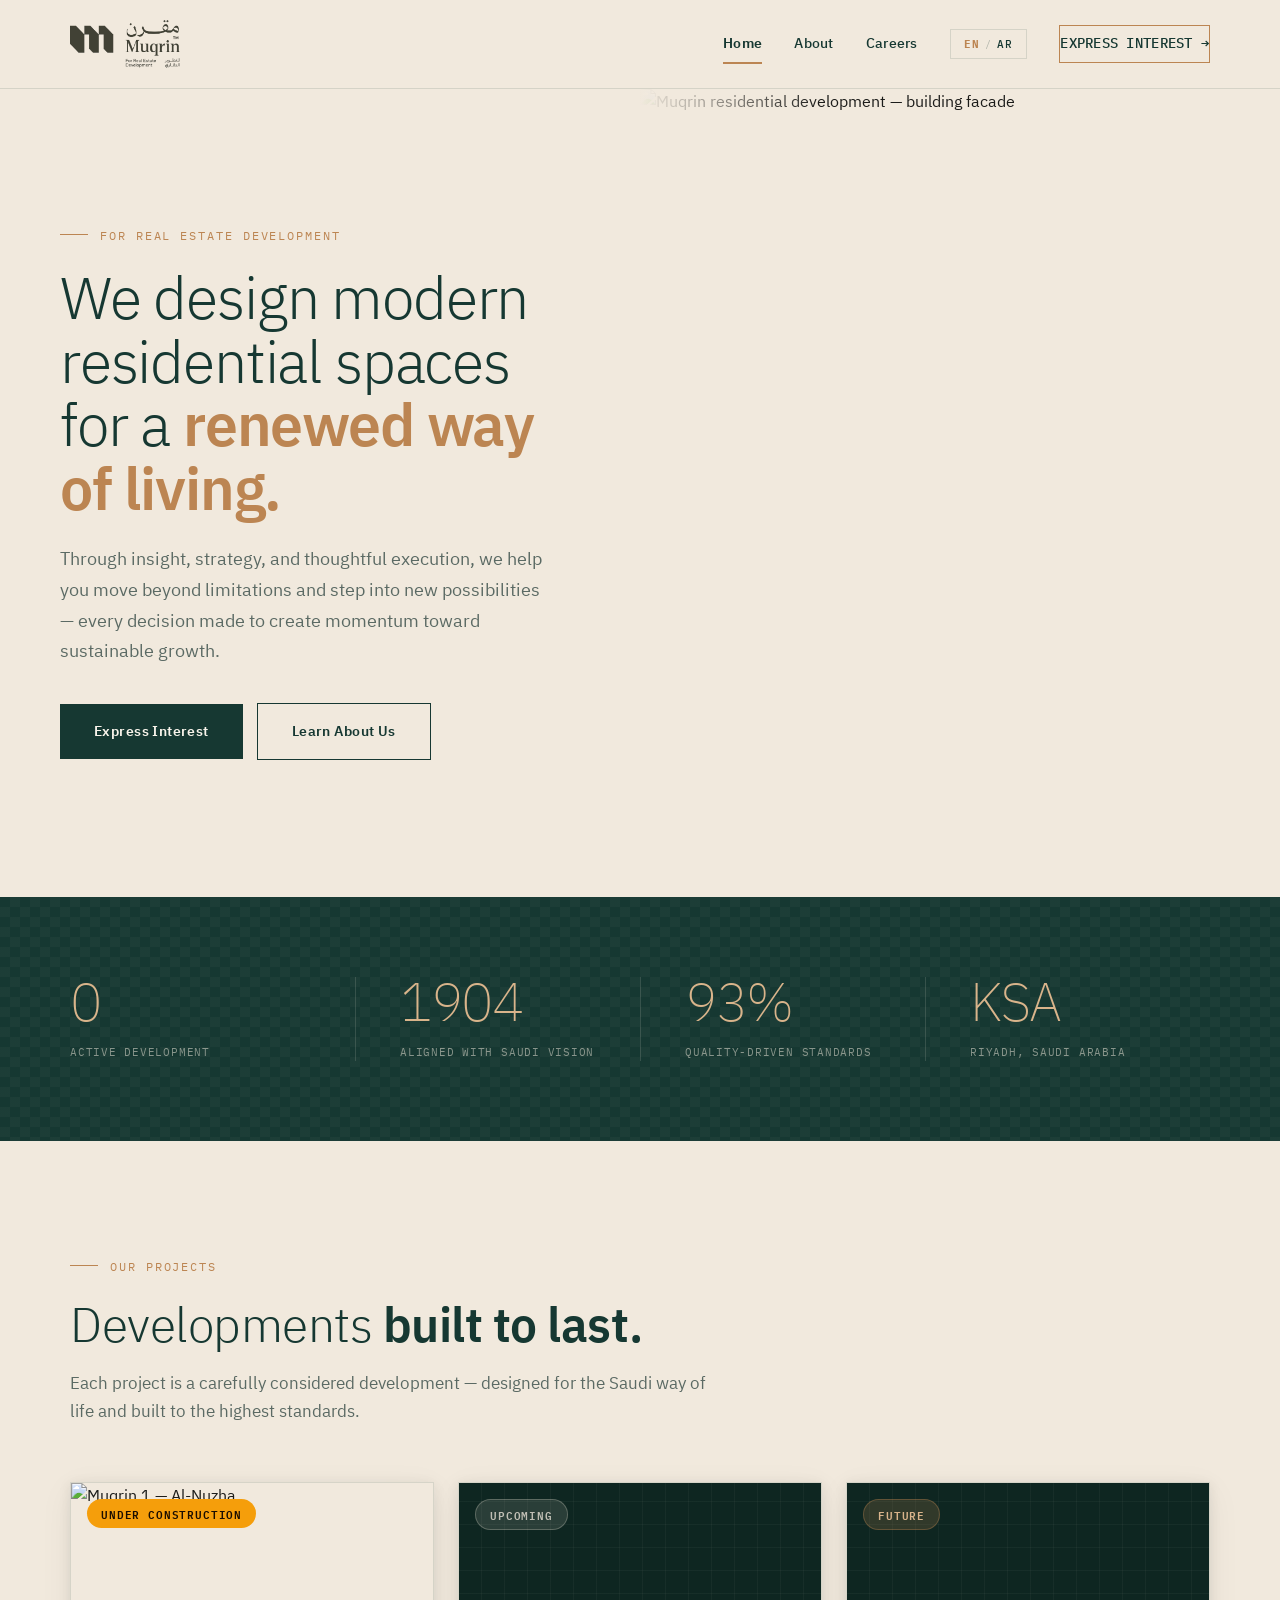
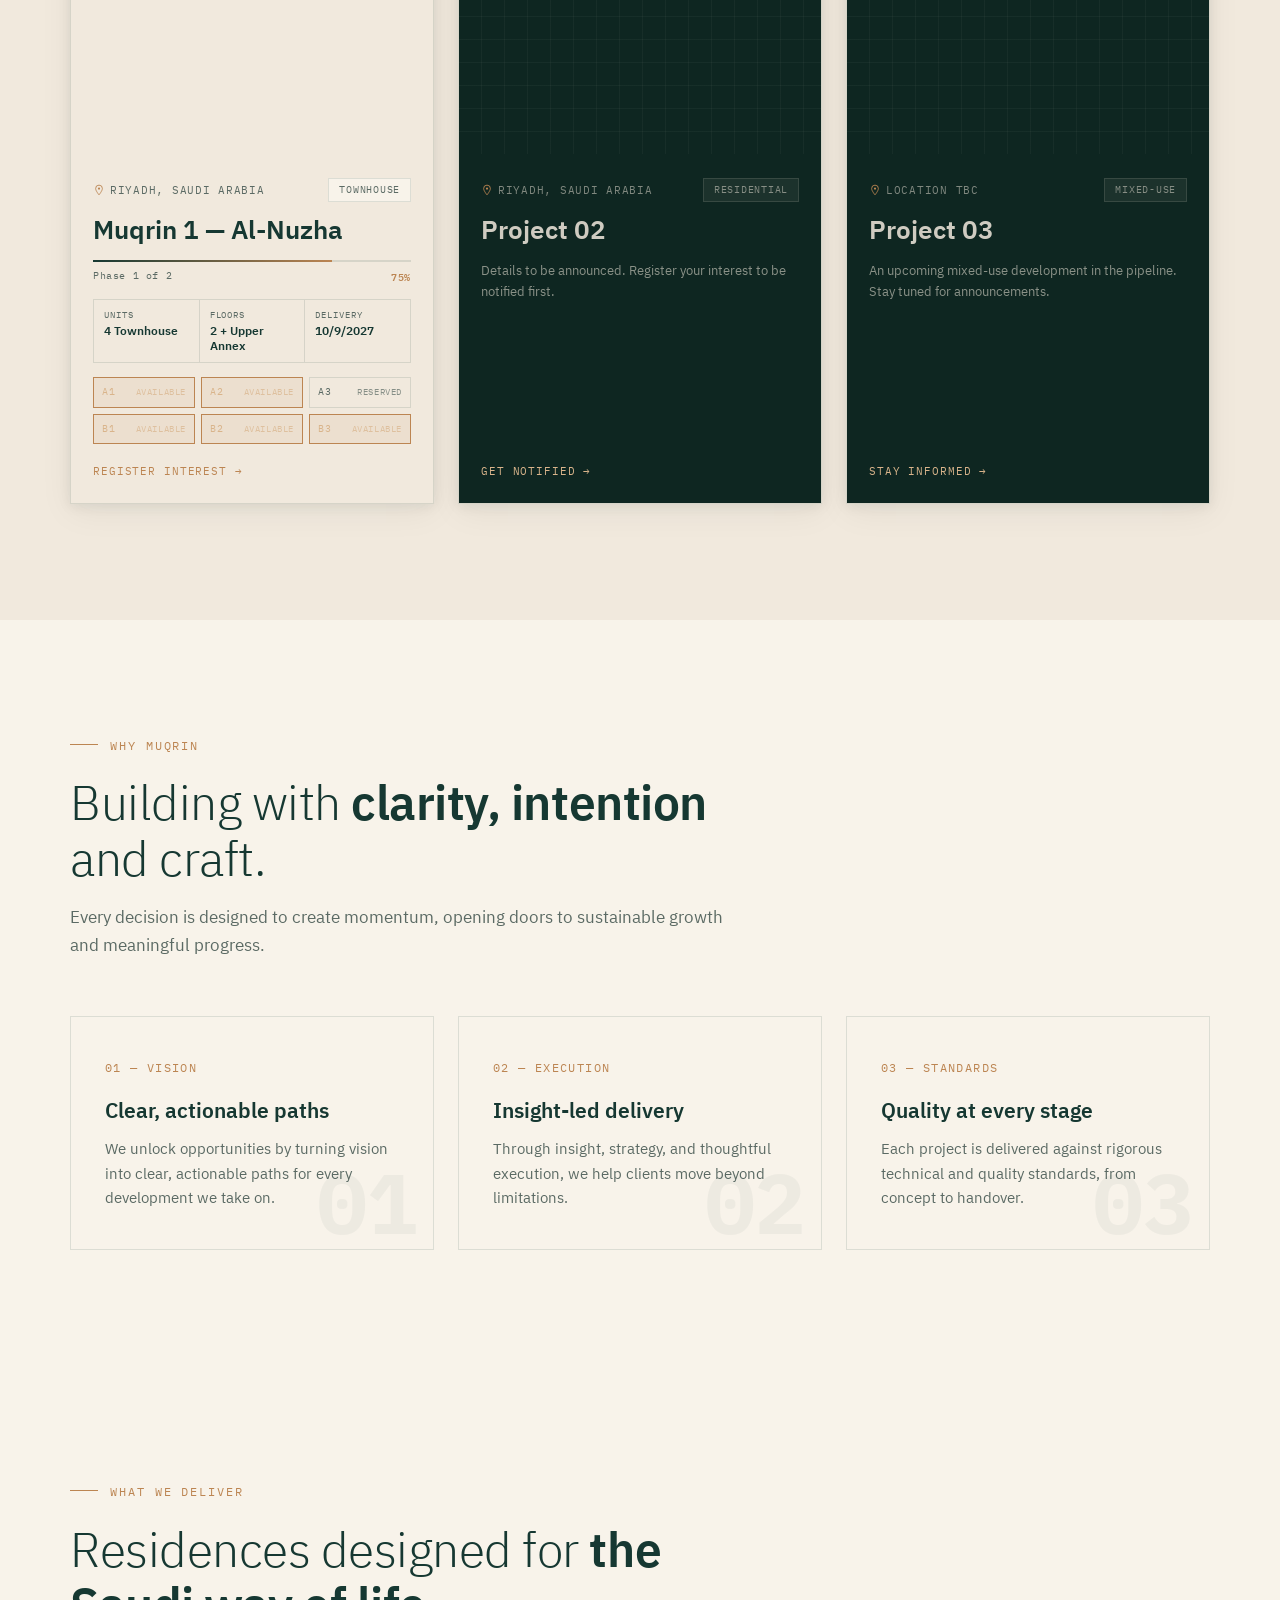
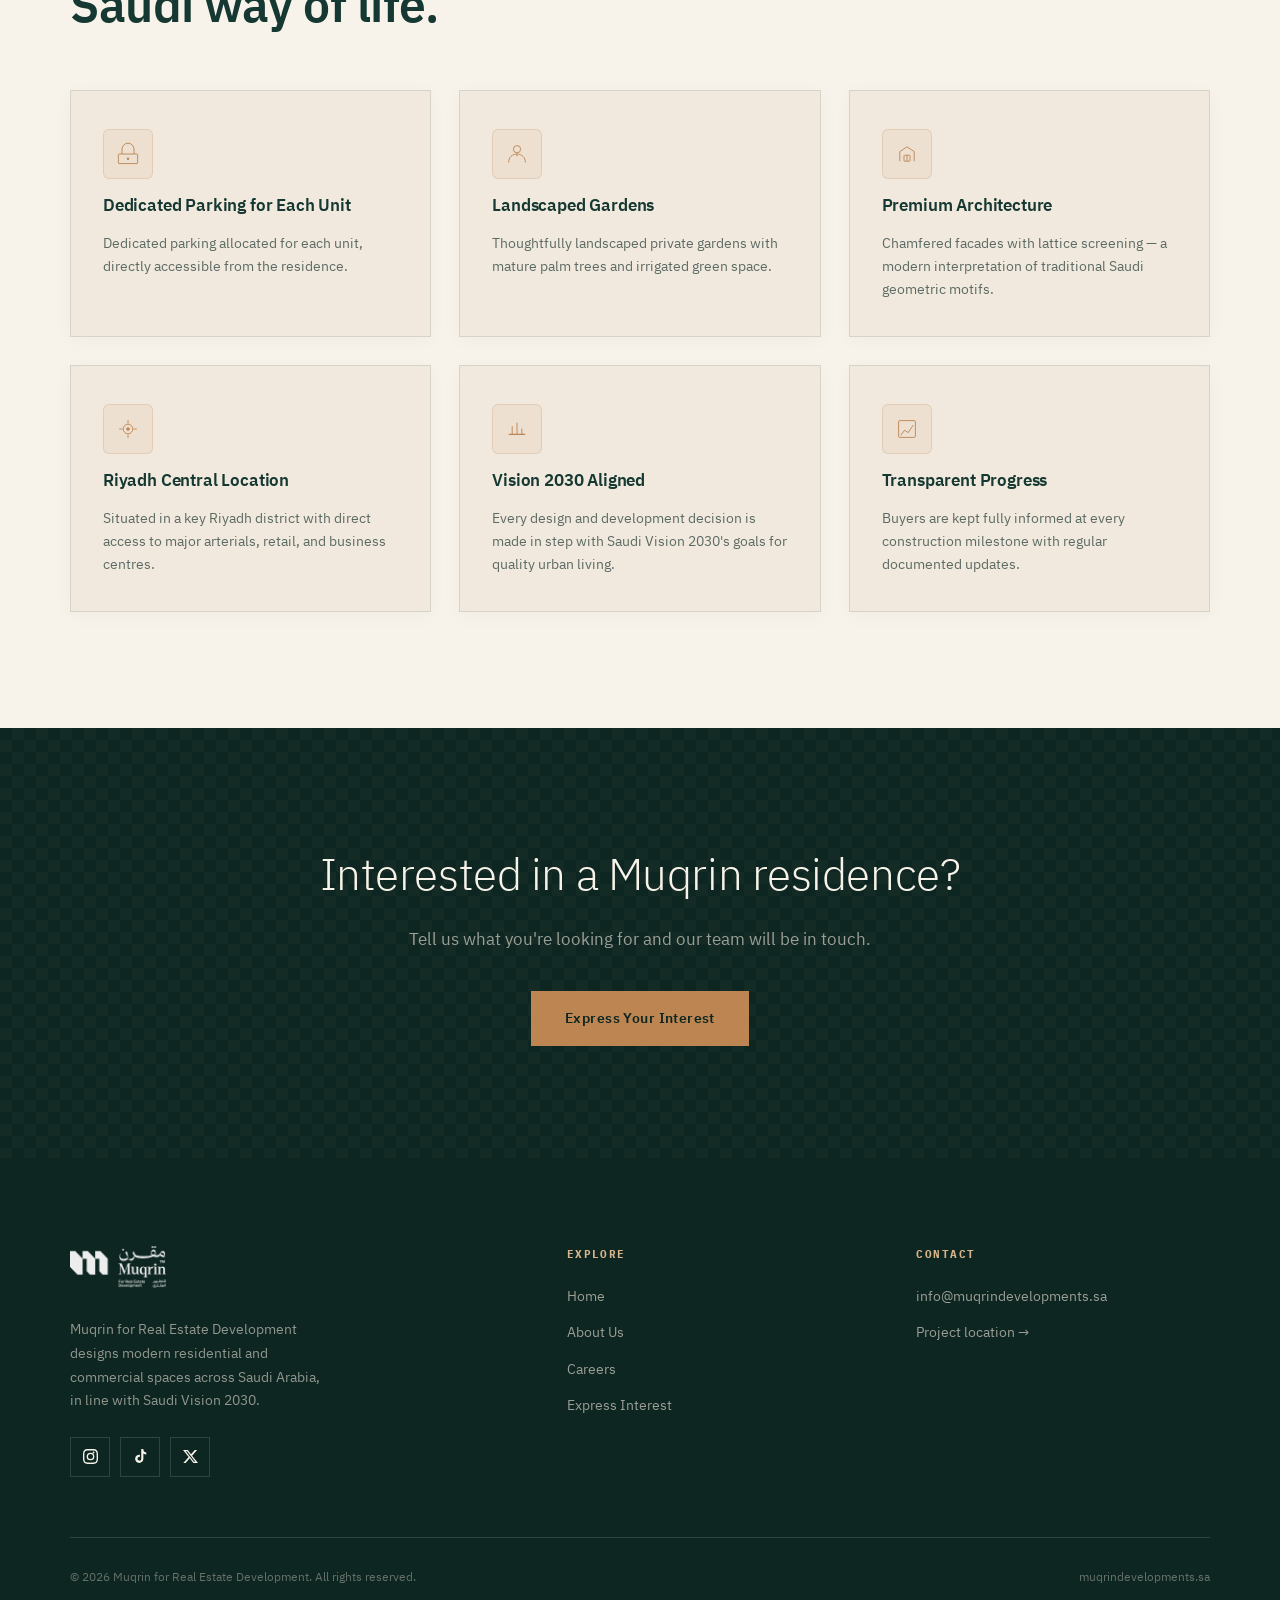
==== commit f0750790: "Update hero and project images" ====
--- a/index.html
+++ b/index.html
@@ -46,7 +46,7 @@
       </div>
     </div>
     <div class="hero-right">
-      <img src="assets/hero-building.jpeg" alt="Muqrin residential development — building facade">
+      <img src="assets/image1.jpeg" alt="Muqrin residential development — building facade">
     </div>
   </div>
 </section>
@@ -89,7 +89,7 @@
       <!-- Card 1 — Active real project -->
       <a href="interest.html" class="proj-card proj-card-active">
         <div class="proj-card-img">
-          <img src="assets/hero-building.jpeg" alt="Muqrin 1 — Al-Nuzha">
+          <img src="assets/image2.jpeg" alt="Muqrin 1 — Al-Nuzha">
           <div class="proj-badge proj-badge-construction" data-en="Under Construction" data-ar="قيد الإنشاء">Under Construction</div>
         </div>
         <div class="proj-card-body">
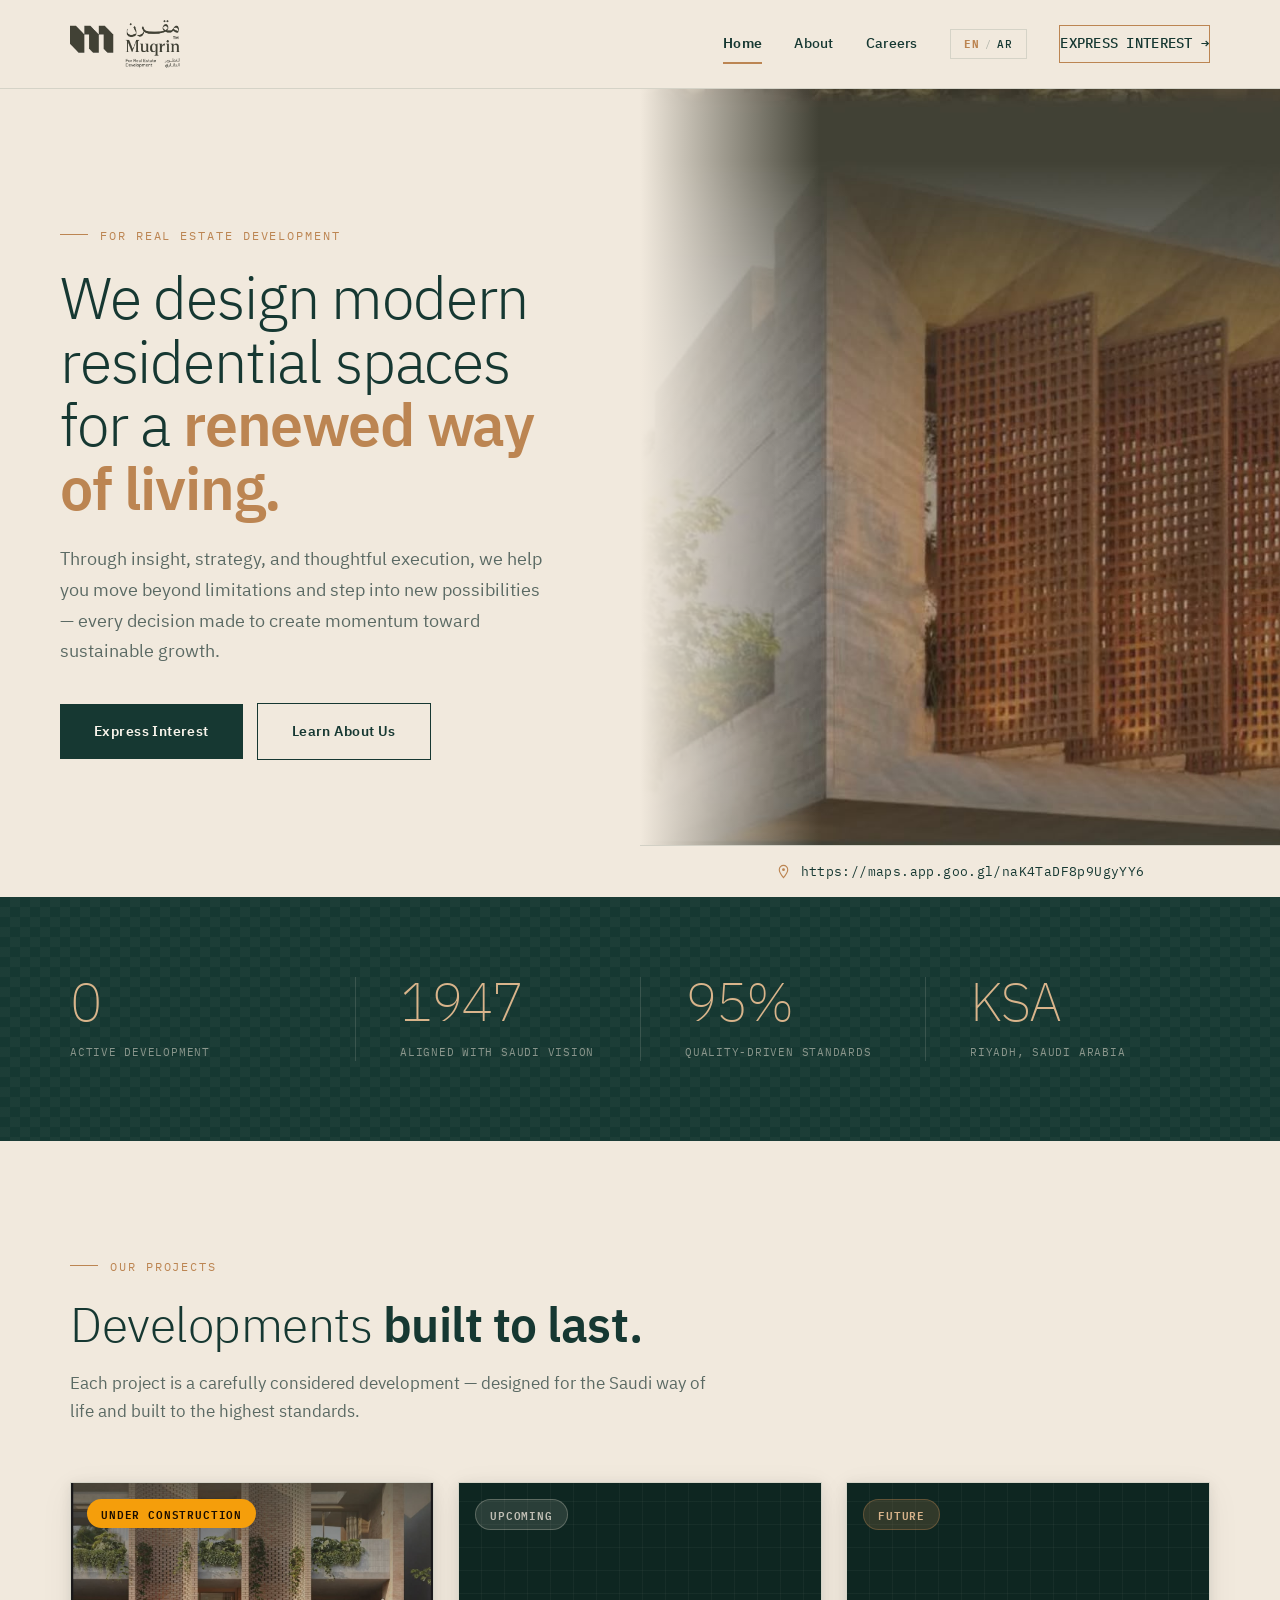
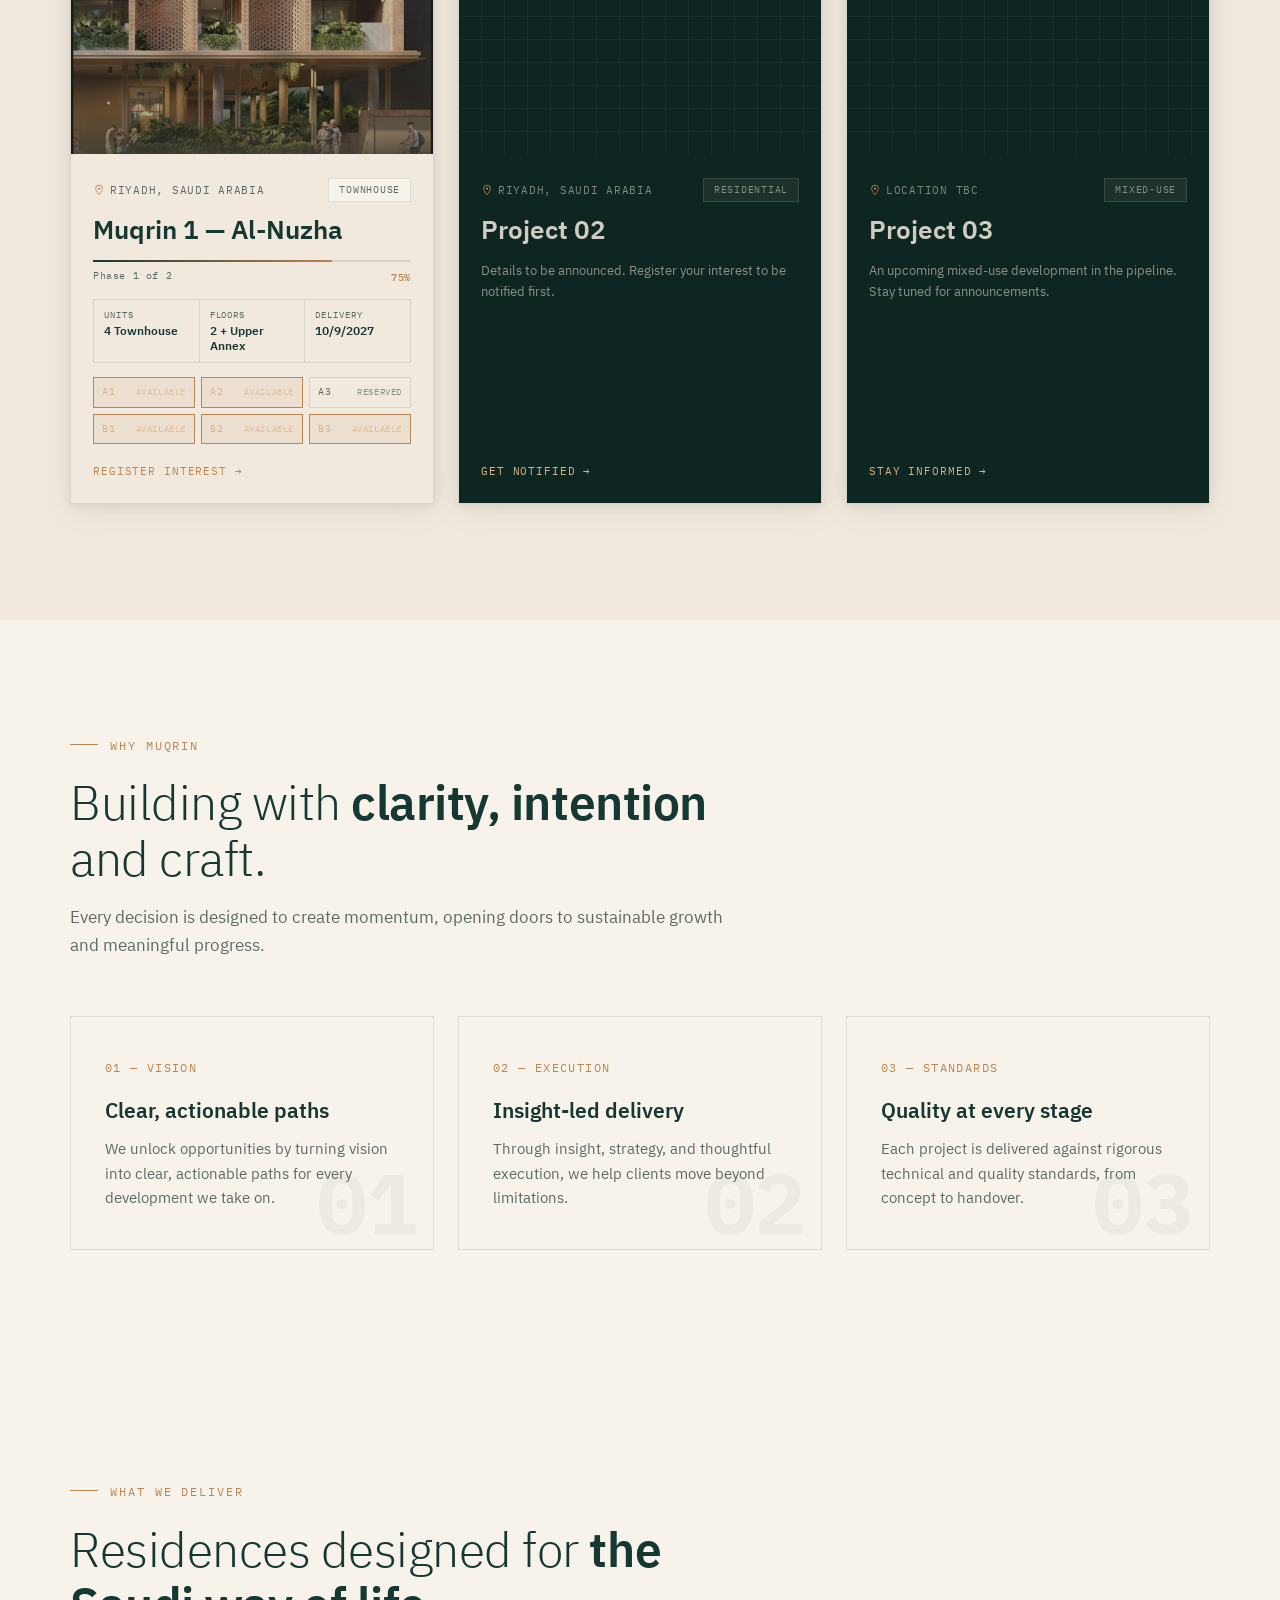
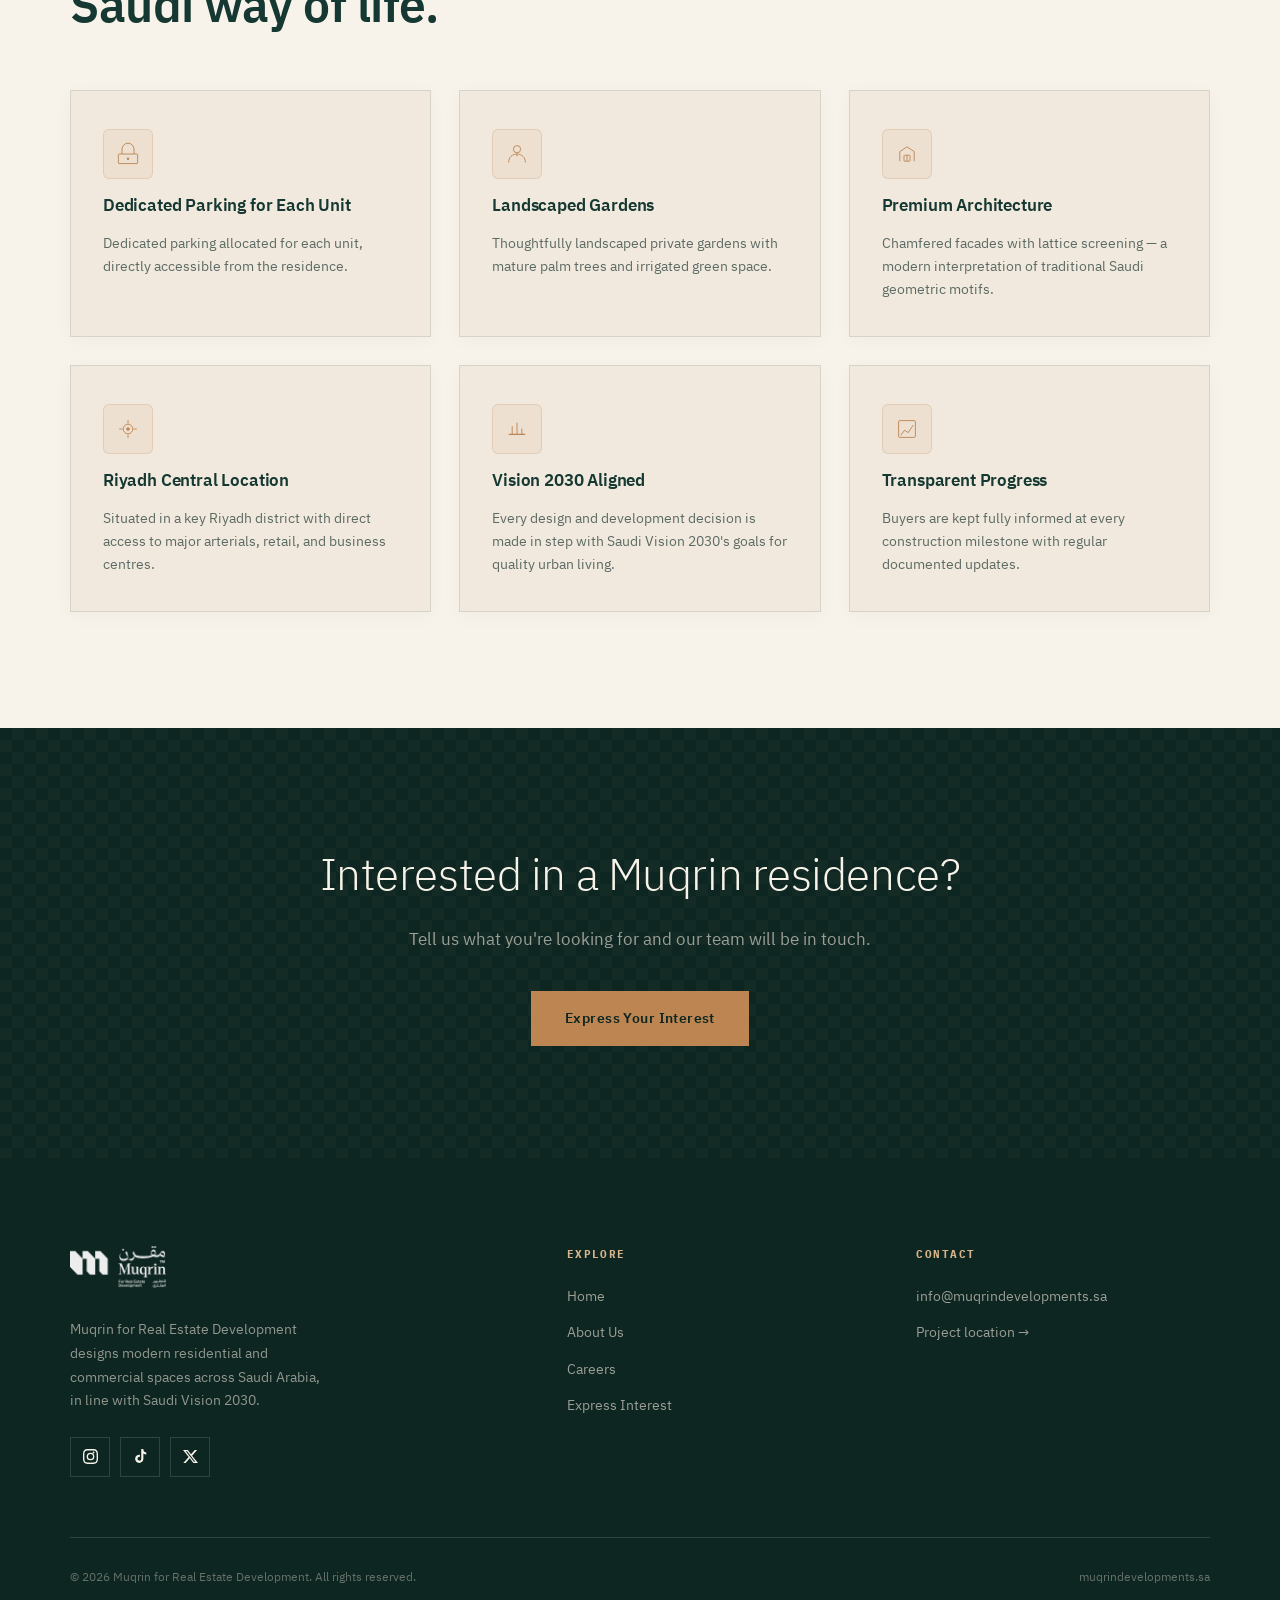
==== commit 1f206b94: "Add clickable website link below hero image Add a link bar directly under the home hero image showin" ====
--- a/index.html
+++ b/index.html
@@ -46,7 +46,13 @@
       </div>
     </div>
     <div class="hero-right">
-      <img src="assets/image1.jpeg" alt="Muqrin residential development — building facade">
+      <div class="hero-img">
+        <img src="assets/image1.jpeg" alt="Muqrin residential development — building facade">
+      </div>
+      <a class="hero-site-link" href="https://maps.app.goo.gl/naK4TaDF8p9UgyYY6?g_st=iw" target="_blank" rel="noopener">
+        <svg viewBox="0 0 16 16" fill="none" aria-hidden="true" focusable="false"><path d="M8 1.5A4.5 4.5 0 0 1 12.5 6c0 3-4.5 8.5-4.5 8.5S3.5 9 3.5 6A4.5 4.5 0 0 1 8 1.5Z" stroke="currentColor" stroke-width="1.2"/><circle cx="8" cy="6" r="1.5" fill="currentColor"/></svg>
+        <span dir="ltr">https://maps.app.goo.gl/naK4TaDF8p9UgyYY6</span>
+      </a>
     </div>
   </div>
 </section>
--- a/styles.css
+++ b/styles.css
@@ -366,31 +366,67 @@
 
 
 .hero-right {
+  position: relative;
+  display: flex;
+  flex-direction: column;
+  min-height: 500px;
+}
+@media (min-width: 960px) { .hero-right { min-height: unset; } }
+
+.hero-img {
   position: relative; overflow: hidden;
-  min-height: 500px;
-}
-@media (min-width: 960px) { .hero-right { min-height: unset; } }
-
-.hero-right img {
+  flex: 1;
+  min-height: 340px;
+}
+
+.hero-img img {
   width: 100%; height: 100%;
   object-fit: cover; object-position: center;
   display: block;
   transition: transform 12s ease;
 }
-.hero-right:hover img { transform: scale(1.04); }
+.hero-img:hover img { transform: scale(1.04); }
 
 /* Left-edge gradient: image bleeds into cream */
-.hero-right::after {
+.hero-img::after {
   content: '';
   position: absolute; inset: 0;
   background: linear-gradient(to right, var(--cream) 0%, rgba(241,233,221,0) 28%);
   z-index: 1; pointer-events: none;
 }
 @media (max-width: 959px) {
-  .hero-right::after {
+  .hero-img::after {
     background: linear-gradient(to bottom, var(--cream) 0%, rgba(241,233,221,0) 18%, rgba(241,233,221,0) 82%, var(--cream) 100%);
   }
 }
+
+/* Website link bar directly under the hero image */
+.hero-site-link {
+  position: relative; z-index: 2;
+  display: flex; align-items: center; justify-content: center; gap: 10px;
+  flex-shrink: 0;
+  padding: 15px 20px;
+  background: var(--cream);
+  border-top: 1px solid rgba(22,56,50,.14);
+  color: var(--teal-deep);
+  text-decoration: none;
+  font-family: var(--font-mono);
+  font-size: 13px;
+  letter-spacing: 0.03em;
+  transition: color .25s ease;
+}
+.hero-site-link svg {
+  width: 15px; height: 15px;
+  color: var(--copper);
+  flex-shrink: 0;
+}
+.hero-site-link span[dir="ltr"] {
+  direction: ltr;
+  unicode-bidi: embed;
+  overflow-wrap: anywhere;
+}
+.hero-site-link:hover,
+.hero-site-link:focus-visible { color: var(--copper); }
 
 .hero h1 {
   font-size: clamp(34px, 4.6vw, 66px);
@@ -1217,11 +1253,11 @@
 /* Hero */
 [dir="rtl"] .hero-left { text-align: right; }
 [dir="rtl"] .hero-actions { flex-direction: row-reverse; }
-[dir="rtl"] .hero-right::after {
+[dir="rtl"] .hero-img::after {
   background: linear-gradient(to left, var(--cream) 0%, rgba(241,233,221,0) 28%);
 }
 @media (max-width: 959px) {
-  [dir="rtl"] .hero-right::after {
+  [dir="rtl"] .hero-img::after {
     background: linear-gradient(to bottom, var(--cream) 0%, rgba(241,233,221,0) 20%, rgba(241,233,221,0) 80%, var(--cream) 100%);
   }
 }
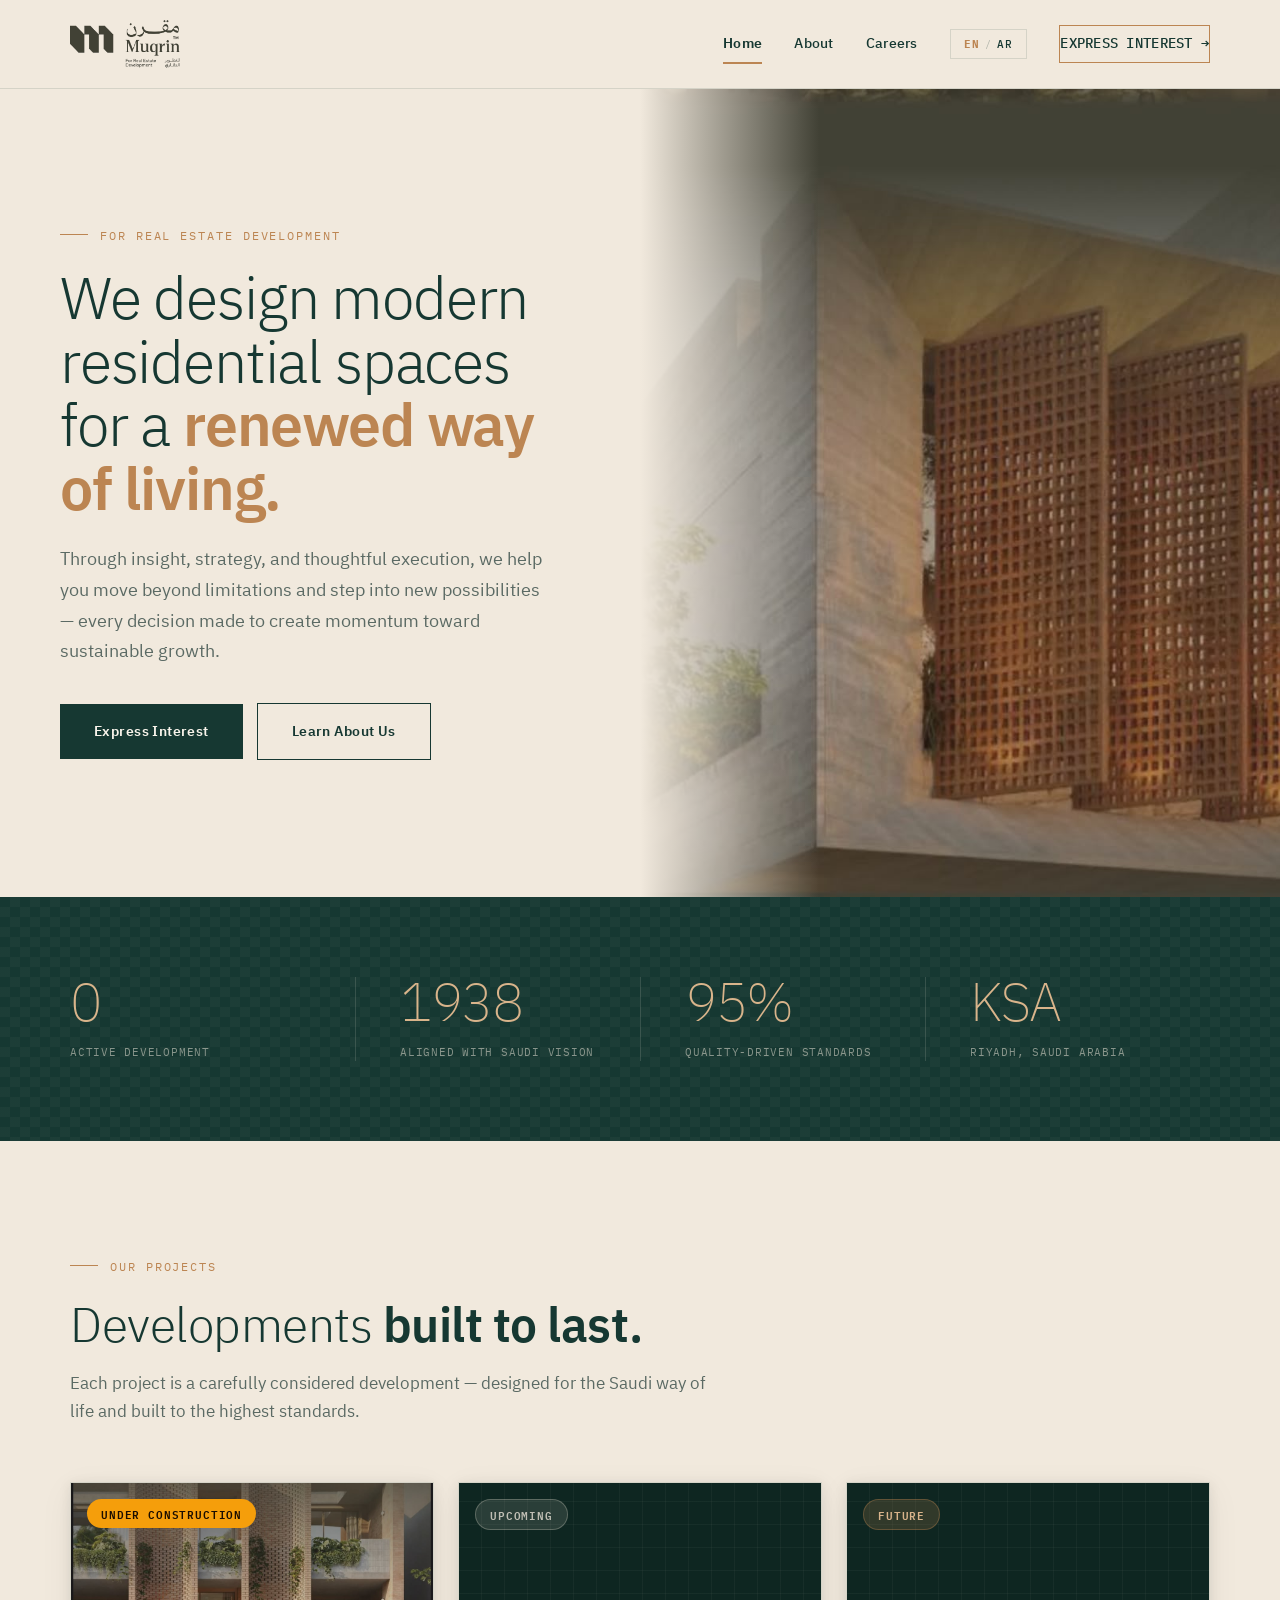
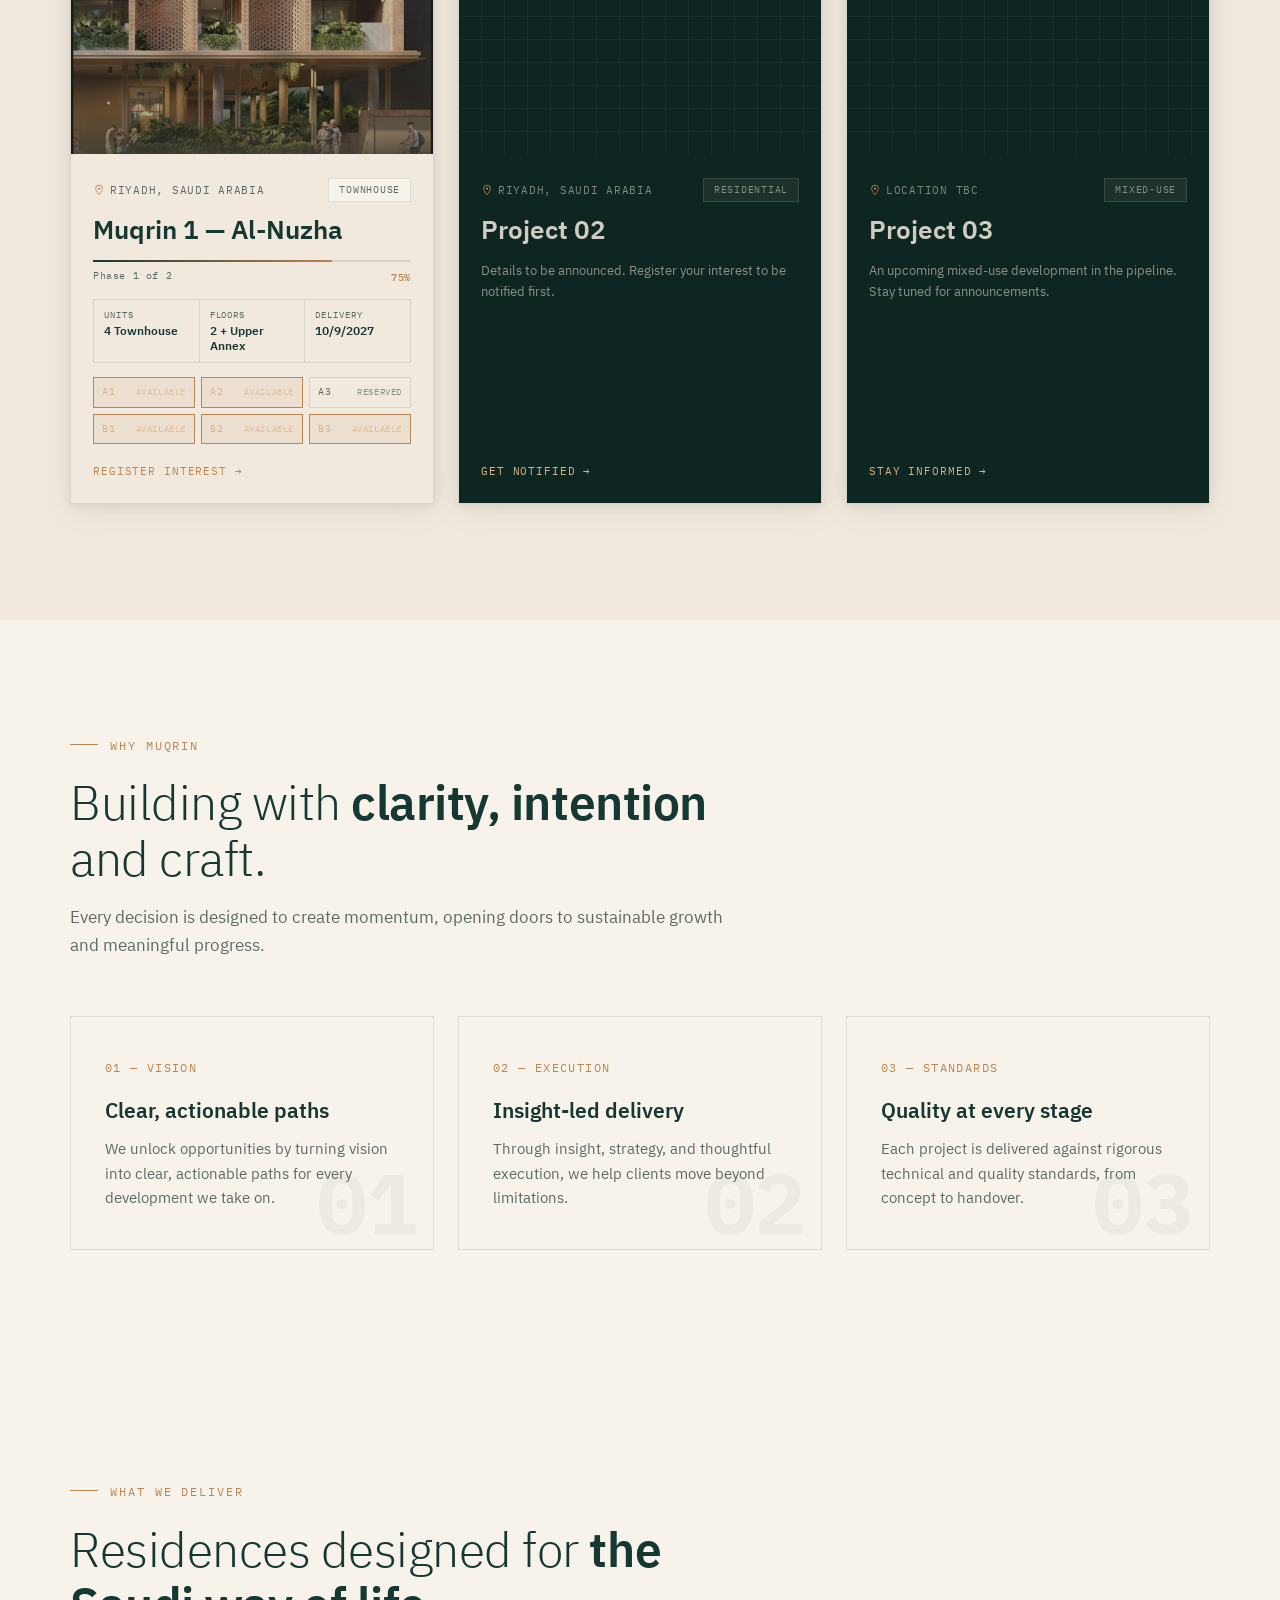
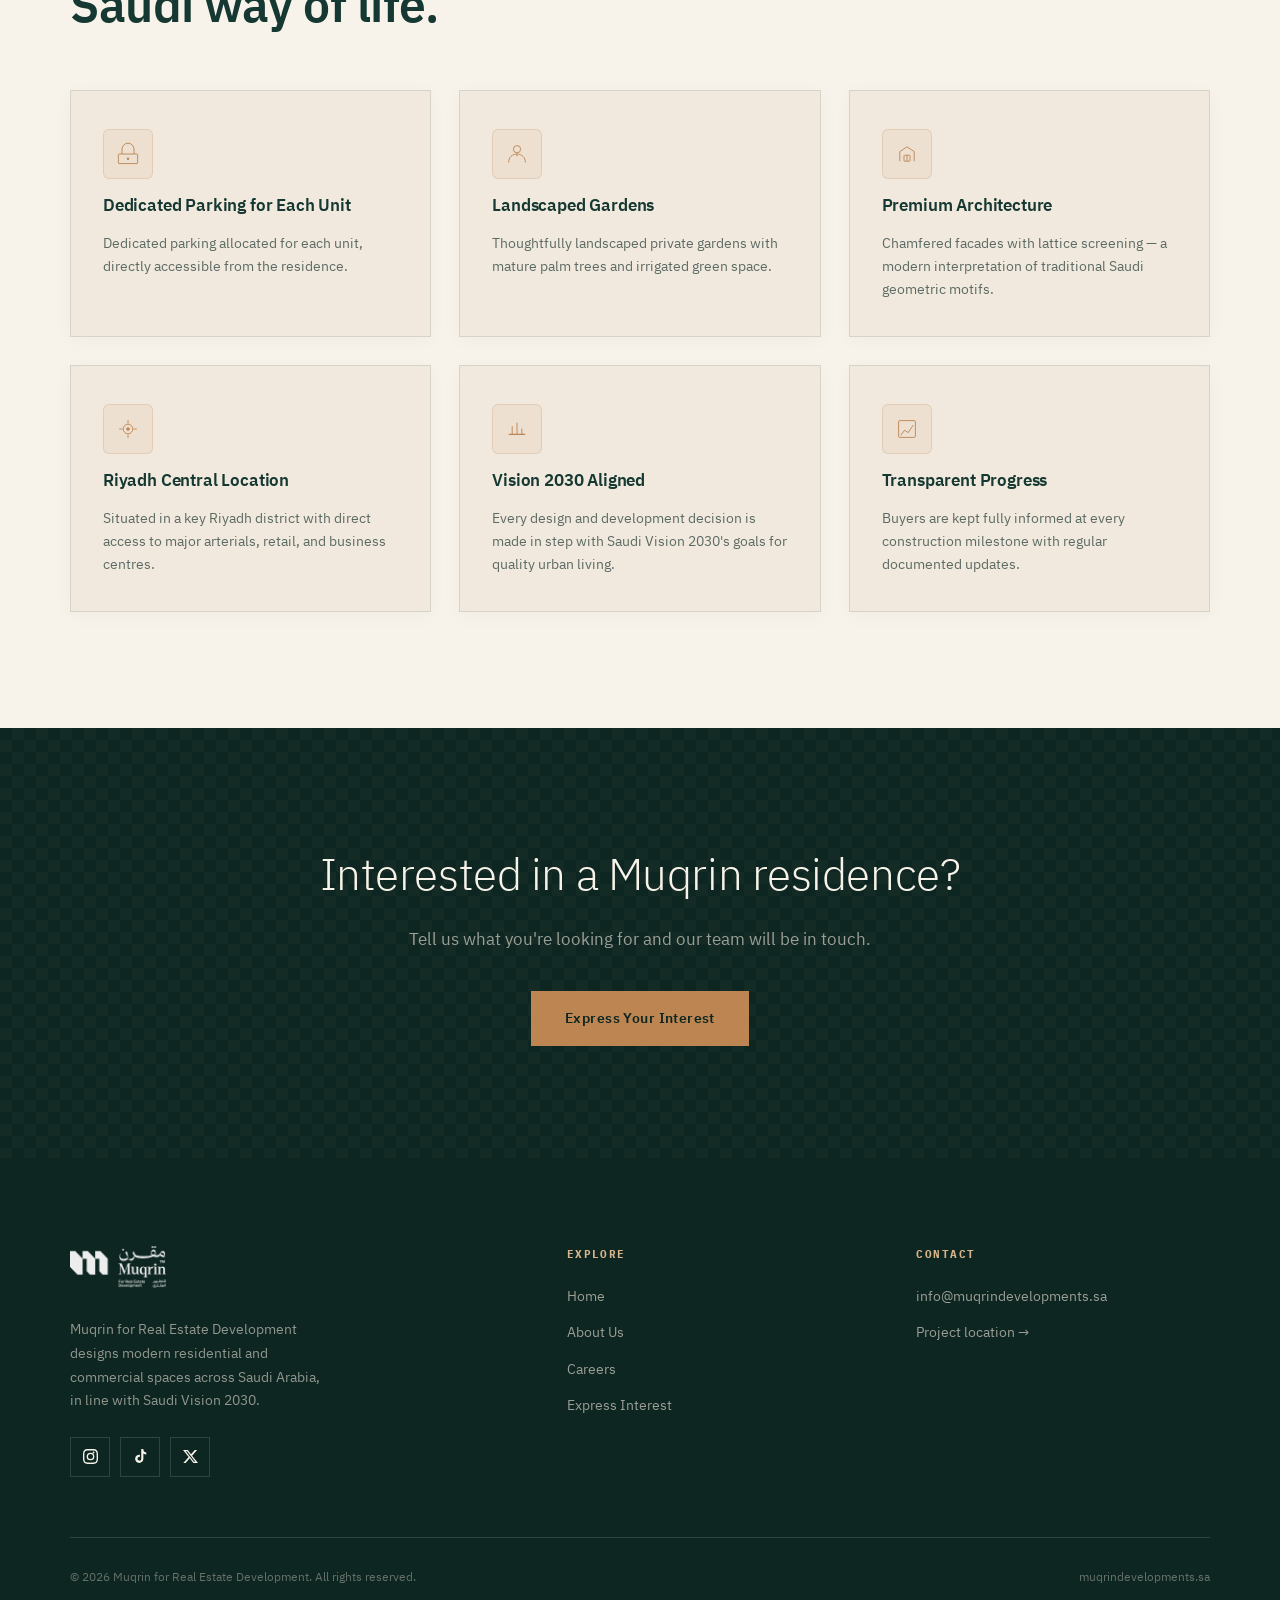
==== commit 570b374e: "Revert "Add clickable website link below hero image" This reverts commit 1f206b94be864657ccdcb174eff" ====
--- a/index.html
+++ b/index.html
@@ -46,13 +46,7 @@
       </div>
     </div>
     <div class="hero-right">
-      <div class="hero-img">
-        <img src="assets/image1.jpeg" alt="Muqrin residential development — building facade">
-      </div>
-      <a class="hero-site-link" href="https://maps.app.goo.gl/naK4TaDF8p9UgyYY6?g_st=iw" target="_blank" rel="noopener">
-        <svg viewBox="0 0 16 16" fill="none" aria-hidden="true" focusable="false"><path d="M8 1.5A4.5 4.5 0 0 1 12.5 6c0 3-4.5 8.5-4.5 8.5S3.5 9 3.5 6A4.5 4.5 0 0 1 8 1.5Z" stroke="currentColor" stroke-width="1.2"/><circle cx="8" cy="6" r="1.5" fill="currentColor"/></svg>
-        <span dir="ltr">https://maps.app.goo.gl/naK4TaDF8p9UgyYY6</span>
-      </a>
+      <img src="assets/image1.jpeg" alt="Muqrin residential development — building facade">
     </div>
   </div>
 </section>
--- a/styles.css
+++ b/styles.css
@@ -366,67 +366,31 @@
 
 
 .hero-right {
-  position: relative;
-  display: flex;
-  flex-direction: column;
+  position: relative; overflow: hidden;
   min-height: 500px;
 }
 @media (min-width: 960px) { .hero-right { min-height: unset; } }
 
-.hero-img {
-  position: relative; overflow: hidden;
-  flex: 1;
-  min-height: 340px;
-}
-
-.hero-img img {
+.hero-right img {
   width: 100%; height: 100%;
   object-fit: cover; object-position: center;
   display: block;
   transition: transform 12s ease;
 }
-.hero-img:hover img { transform: scale(1.04); }
+.hero-right:hover img { transform: scale(1.04); }
 
 /* Left-edge gradient: image bleeds into cream */
-.hero-img::after {
+.hero-right::after {
   content: '';
   position: absolute; inset: 0;
   background: linear-gradient(to right, var(--cream) 0%, rgba(241,233,221,0) 28%);
   z-index: 1; pointer-events: none;
 }
 @media (max-width: 959px) {
-  .hero-img::after {
+  .hero-right::after {
     background: linear-gradient(to bottom, var(--cream) 0%, rgba(241,233,221,0) 18%, rgba(241,233,221,0) 82%, var(--cream) 100%);
   }
 }
-
-/* Website link bar directly under the hero image */
-.hero-site-link {
-  position: relative; z-index: 2;
-  display: flex; align-items: center; justify-content: center; gap: 10px;
-  flex-shrink: 0;
-  padding: 15px 20px;
-  background: var(--cream);
-  border-top: 1px solid rgba(22,56,50,.14);
-  color: var(--teal-deep);
-  text-decoration: none;
-  font-family: var(--font-mono);
-  font-size: 13px;
-  letter-spacing: 0.03em;
-  transition: color .25s ease;
-}
-.hero-site-link svg {
-  width: 15px; height: 15px;
-  color: var(--copper);
-  flex-shrink: 0;
-}
-.hero-site-link span[dir="ltr"] {
-  direction: ltr;
-  unicode-bidi: embed;
-  overflow-wrap: anywhere;
-}
-.hero-site-link:hover,
-.hero-site-link:focus-visible { color: var(--copper); }
 
 .hero h1 {
   font-size: clamp(34px, 4.6vw, 66px);
@@ -1253,11 +1217,11 @@
 /* Hero */
 [dir="rtl"] .hero-left { text-align: right; }
 [dir="rtl"] .hero-actions { flex-direction: row-reverse; }
-[dir="rtl"] .hero-img::after {
+[dir="rtl"] .hero-right::after {
   background: linear-gradient(to left, var(--cream) 0%, rgba(241,233,221,0) 28%);
 }
 @media (max-width: 959px) {
-  [dir="rtl"] .hero-img::after {
+  [dir="rtl"] .hero-right::after {
     background: linear-gradient(to bottom, var(--cream) 0%, rgba(241,233,221,0) 20%, rgba(241,233,221,0) 80%, var(--cream) 100%);
   }
 }
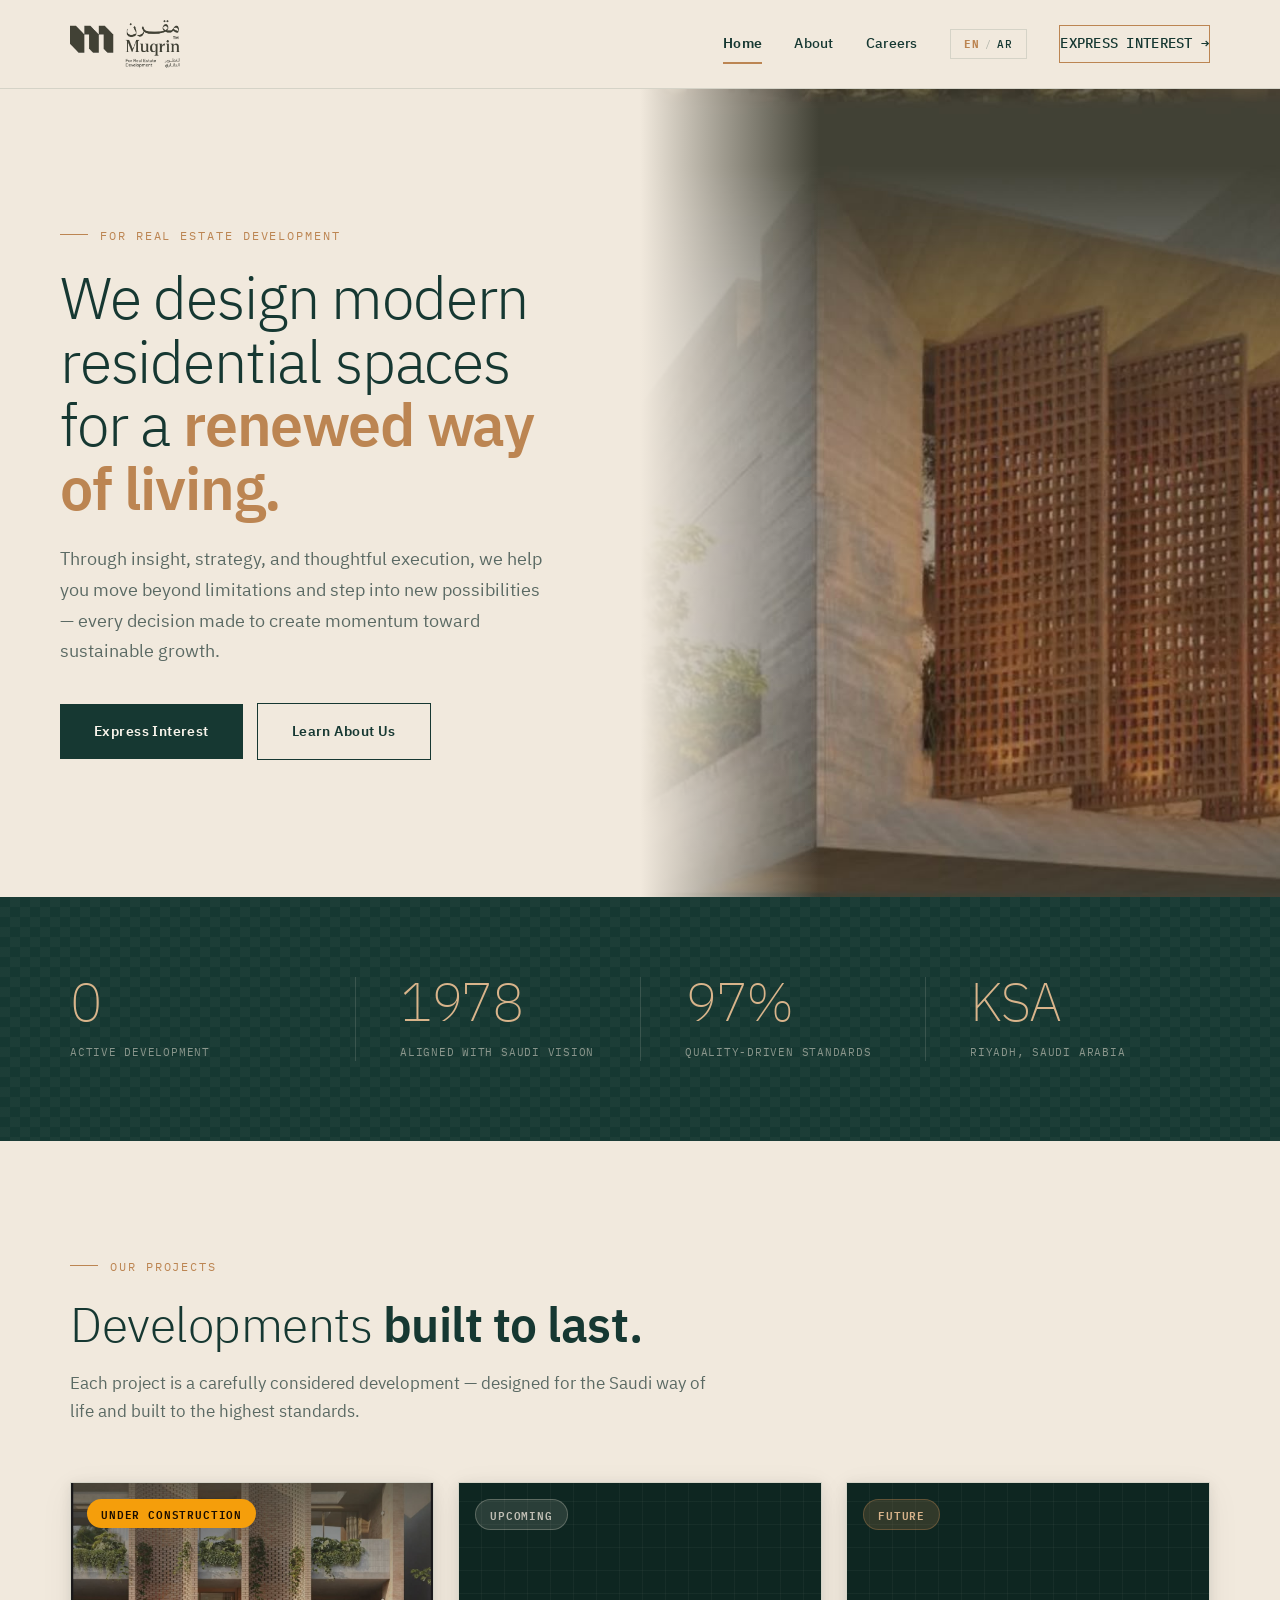
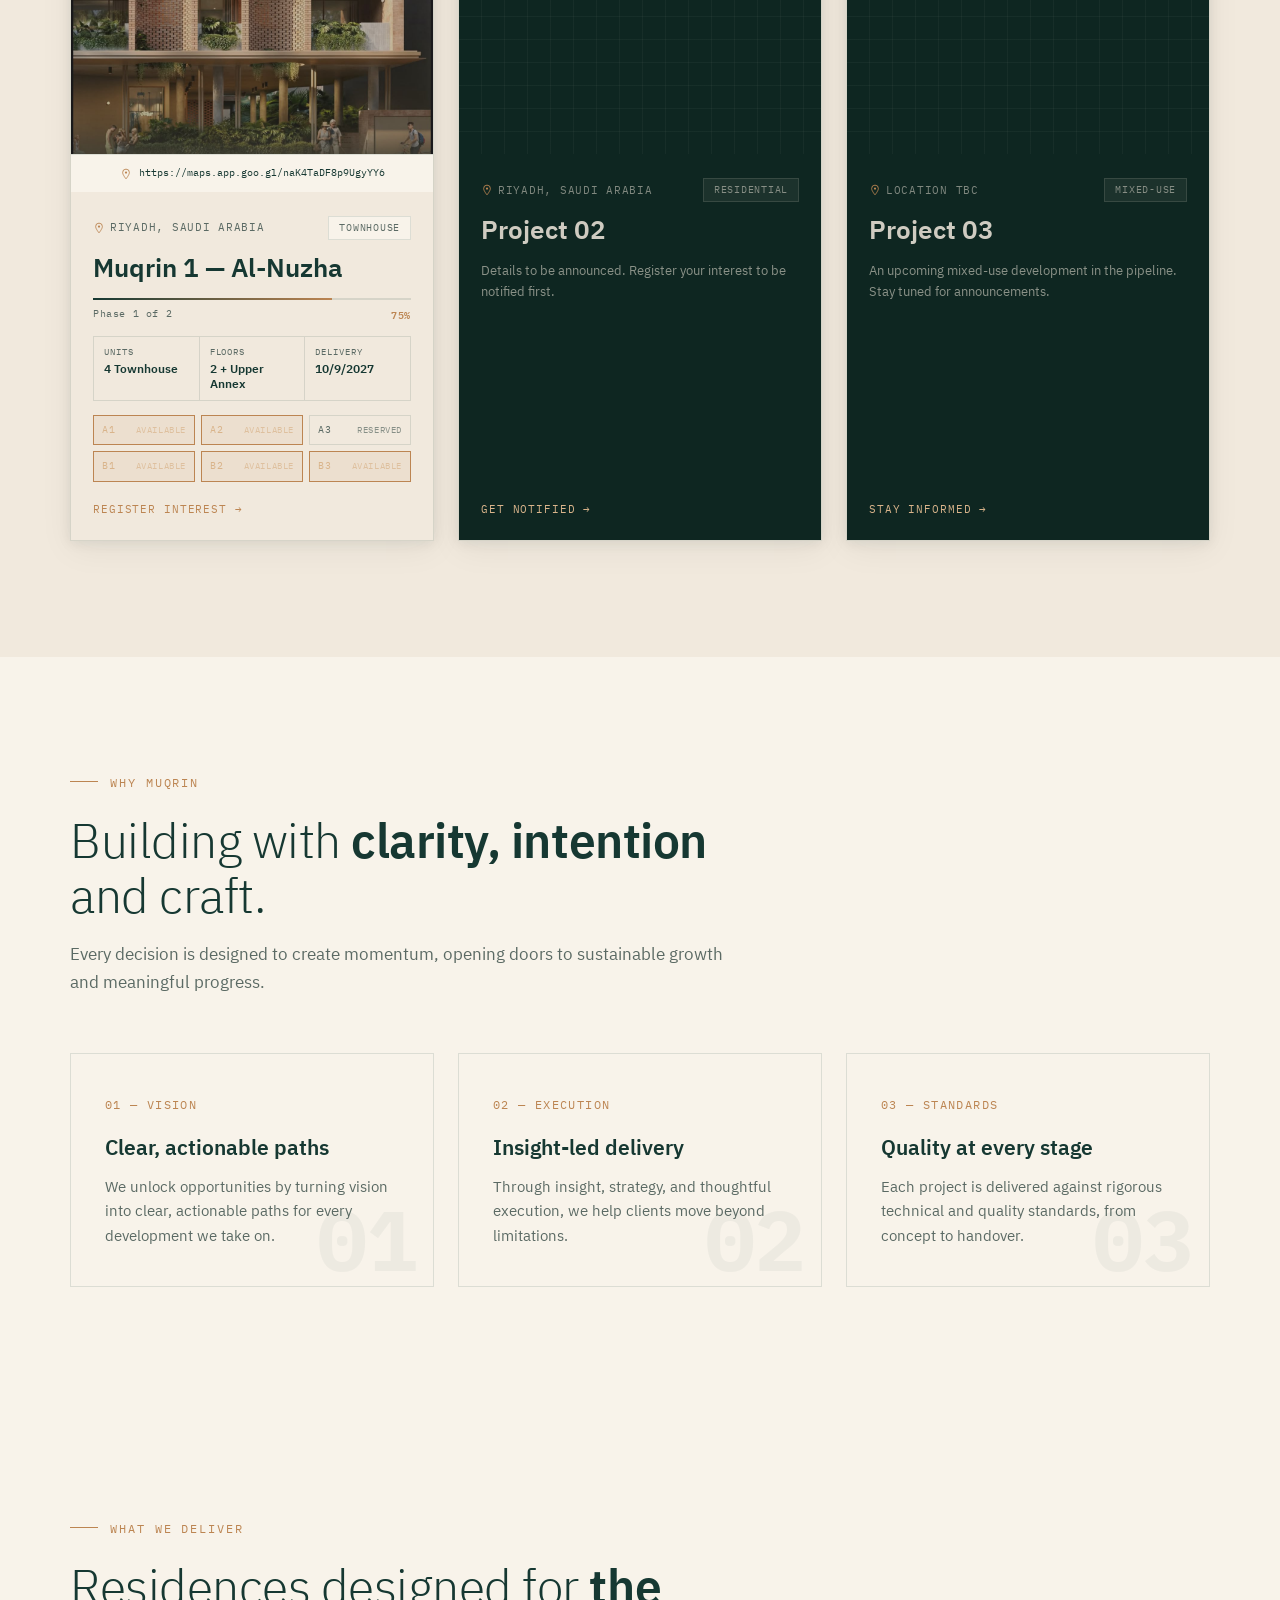
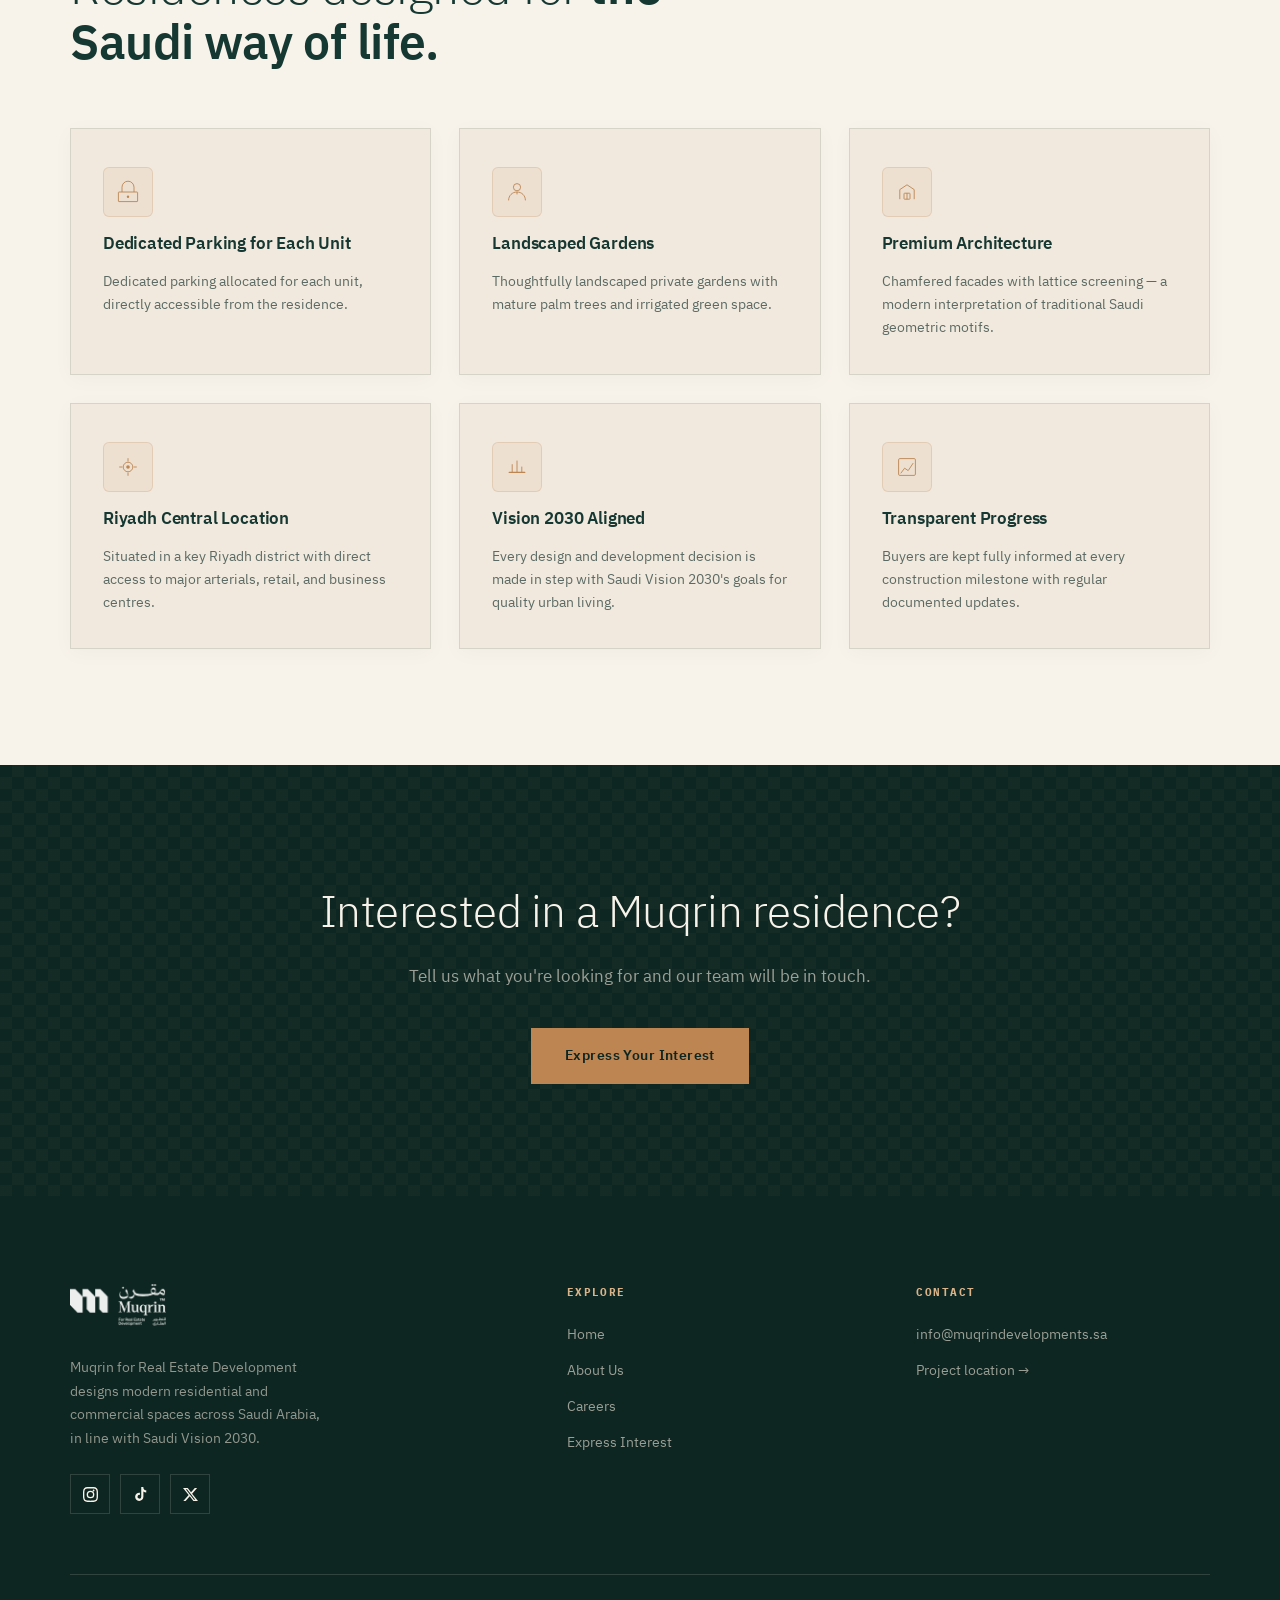
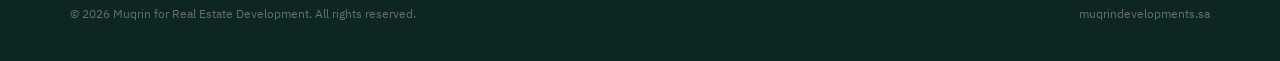
==== commit 63f4b40a: "Add project website link under Muqrin 1 — Al-Nuzha card image Move the website link from the hero to" ====
--- a/index.html
+++ b/index.html
@@ -87,11 +87,15 @@
     <div class="proj-cards reveal-group">
 
       <!-- Card 1 — Active real project -->
-      <a href="interest.html" class="proj-card proj-card-active">
-        <div class="proj-card-img">
+      <div class="proj-card proj-card-active">
+        <a href="interest.html" class="proj-card-img">
           <img src="assets/image2.jpeg" alt="Muqrin 1 — Al-Nuzha">
           <div class="proj-badge proj-badge-construction" data-en="Under Construction" data-ar="قيد الإنشاء">Under Construction</div>
-        </div>
+        </a>
+        <a class="proj-site-link" href="https://maps.app.goo.gl/naK4TaDF8p9UgyYY6?g_st=iw" target="_blank" rel="noopener">
+          <svg viewBox="0 0 16 16" fill="none" aria-hidden="true" focusable="false"><path d="M8 1.5A4.5 4.5 0 0 1 12.5 6c0 3-4.5 8.5-4.5 8.5S3.5 9 3.5 6A4.5 4.5 0 0 1 8 1.5Z" stroke="currentColor" stroke-width="1.2"/><circle cx="8" cy="6" r="1.5" fill="currentColor"/></svg>
+          <span dir="ltr">https://maps.app.goo.gl/naK4TaDF8p9UgyYY6</span>
+        </a>
         <div class="proj-card-body">
           <div class="proj-card-meta">
             <span class="proj-location">
@@ -121,9 +125,9 @@
             <div class="proj-unit proj-unit-avail">B2 <em data-en="Available" data-ar="متاح">Available</em></div>
             <div class="proj-unit proj-unit-avail">B3 <em data-en="Available" data-ar="متاح">Available</em></div>
           </div>
-          <span class="proj-card-cta" data-en="Register Interest →" data-ar="سجّل اهتمامك ←">Register Interest →</span>
-        </div>
-      </a>
+          <a href="interest.html" class="proj-card-cta" data-en="Register Interest →" data-ar="سجّل اهتمامك ←">Register Interest →</a>
+        </div>
+      </div>
 
       <!-- Card 2 — Upcoming teaser -->
       <div class="proj-card proj-card-teaser">
--- a/styles.css
+++ b/styles.css
@@ -848,11 +848,13 @@
 }
 .proj-card:hover { transform: translateY(-6px); box-shadow: var(--shadow-card-hover); }
 
-/* Image area */
+/* Image area (also the "register interest" link on the active project card) */
 .proj-card-img {
   position: relative;
   aspect-ratio: 4/3;
   overflow: hidden;
+  display: block;
+  text-decoration: none;
 }
 .proj-card-img img {
   width: 100%; height: 100%;
@@ -860,6 +862,31 @@
   transition: transform 7s ease;
 }
 .proj-card:hover .proj-card-img img { transform: scale(1.06); }
+
+/* Website link bar directly under the project image */
+.proj-site-link {
+  display: flex; align-items: center; justify-content: center; gap: 7px;
+  padding: 10px 22px;
+  background: var(--cream-soft);
+  border-top: 1px solid var(--line);
+  color: var(--teal-deep);
+  text-decoration: none;
+  font-family: var(--font-mono);
+  font-size: 10px;
+  transition: color .25s ease;
+}
+.proj-site-link svg {
+  width: 12px; height: 12px;
+  color: var(--copper);
+  flex-shrink: 0;
+}
+.proj-site-link span[dir="ltr"] {
+  direction: ltr;
+  unicode-bidi: embed;
+  overflow-wrap: anywhere;
+}
+.proj-site-link:hover,
+.proj-site-link:focus-visible { color: var(--copper); }
 
 /* Teaser (no image) */
 .proj-card-img-teaser {
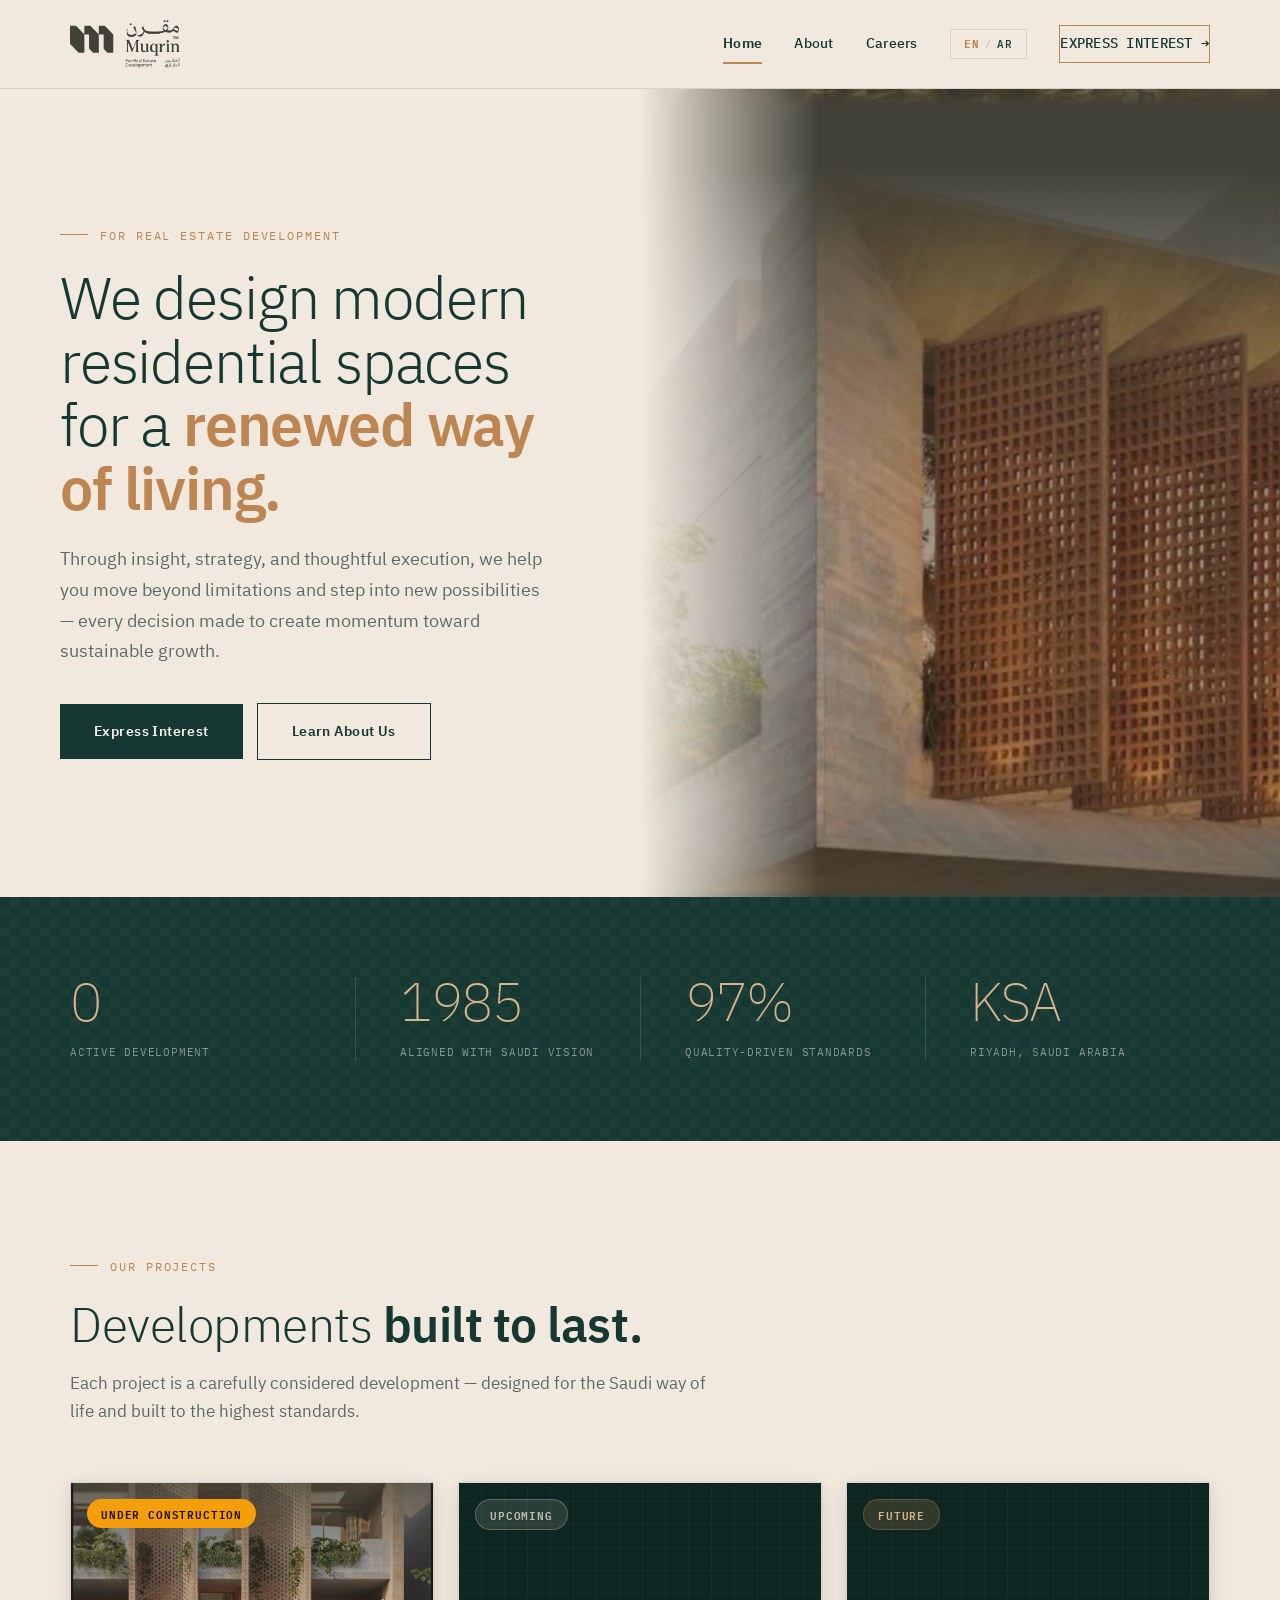
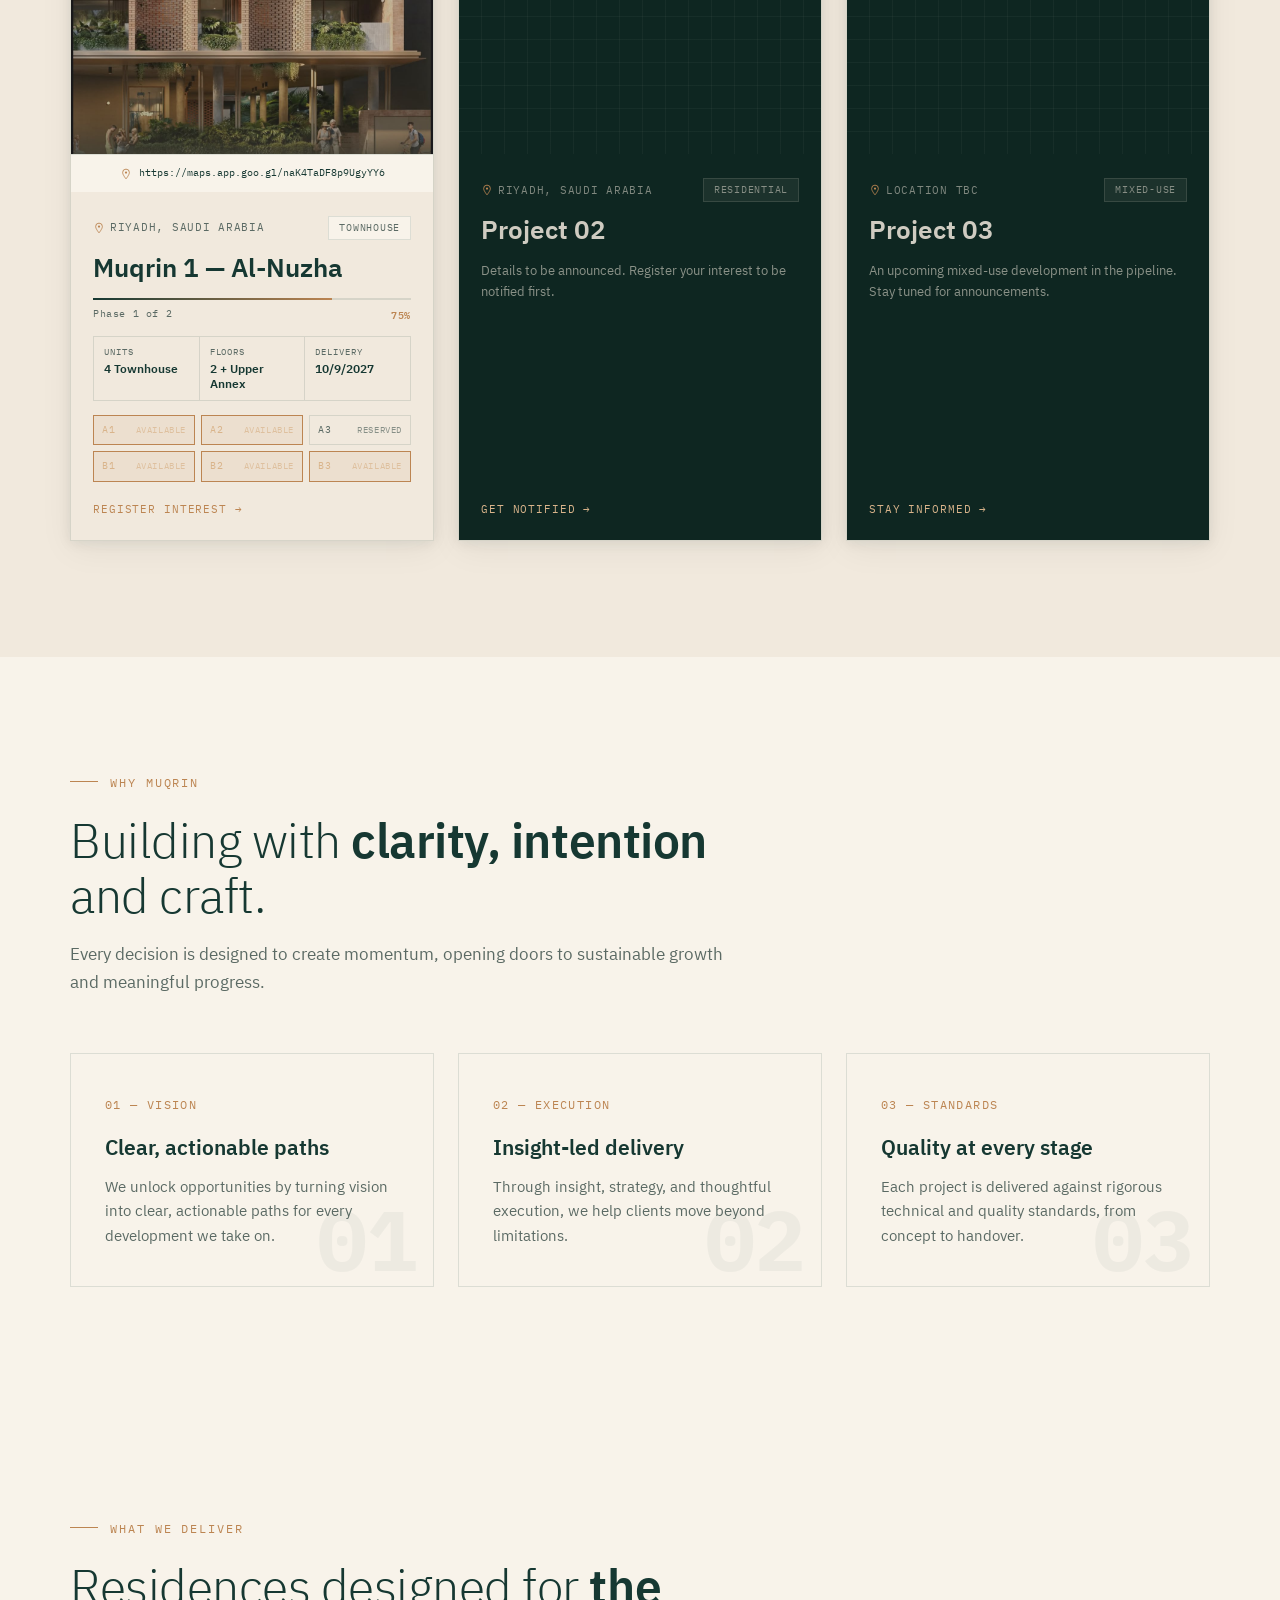
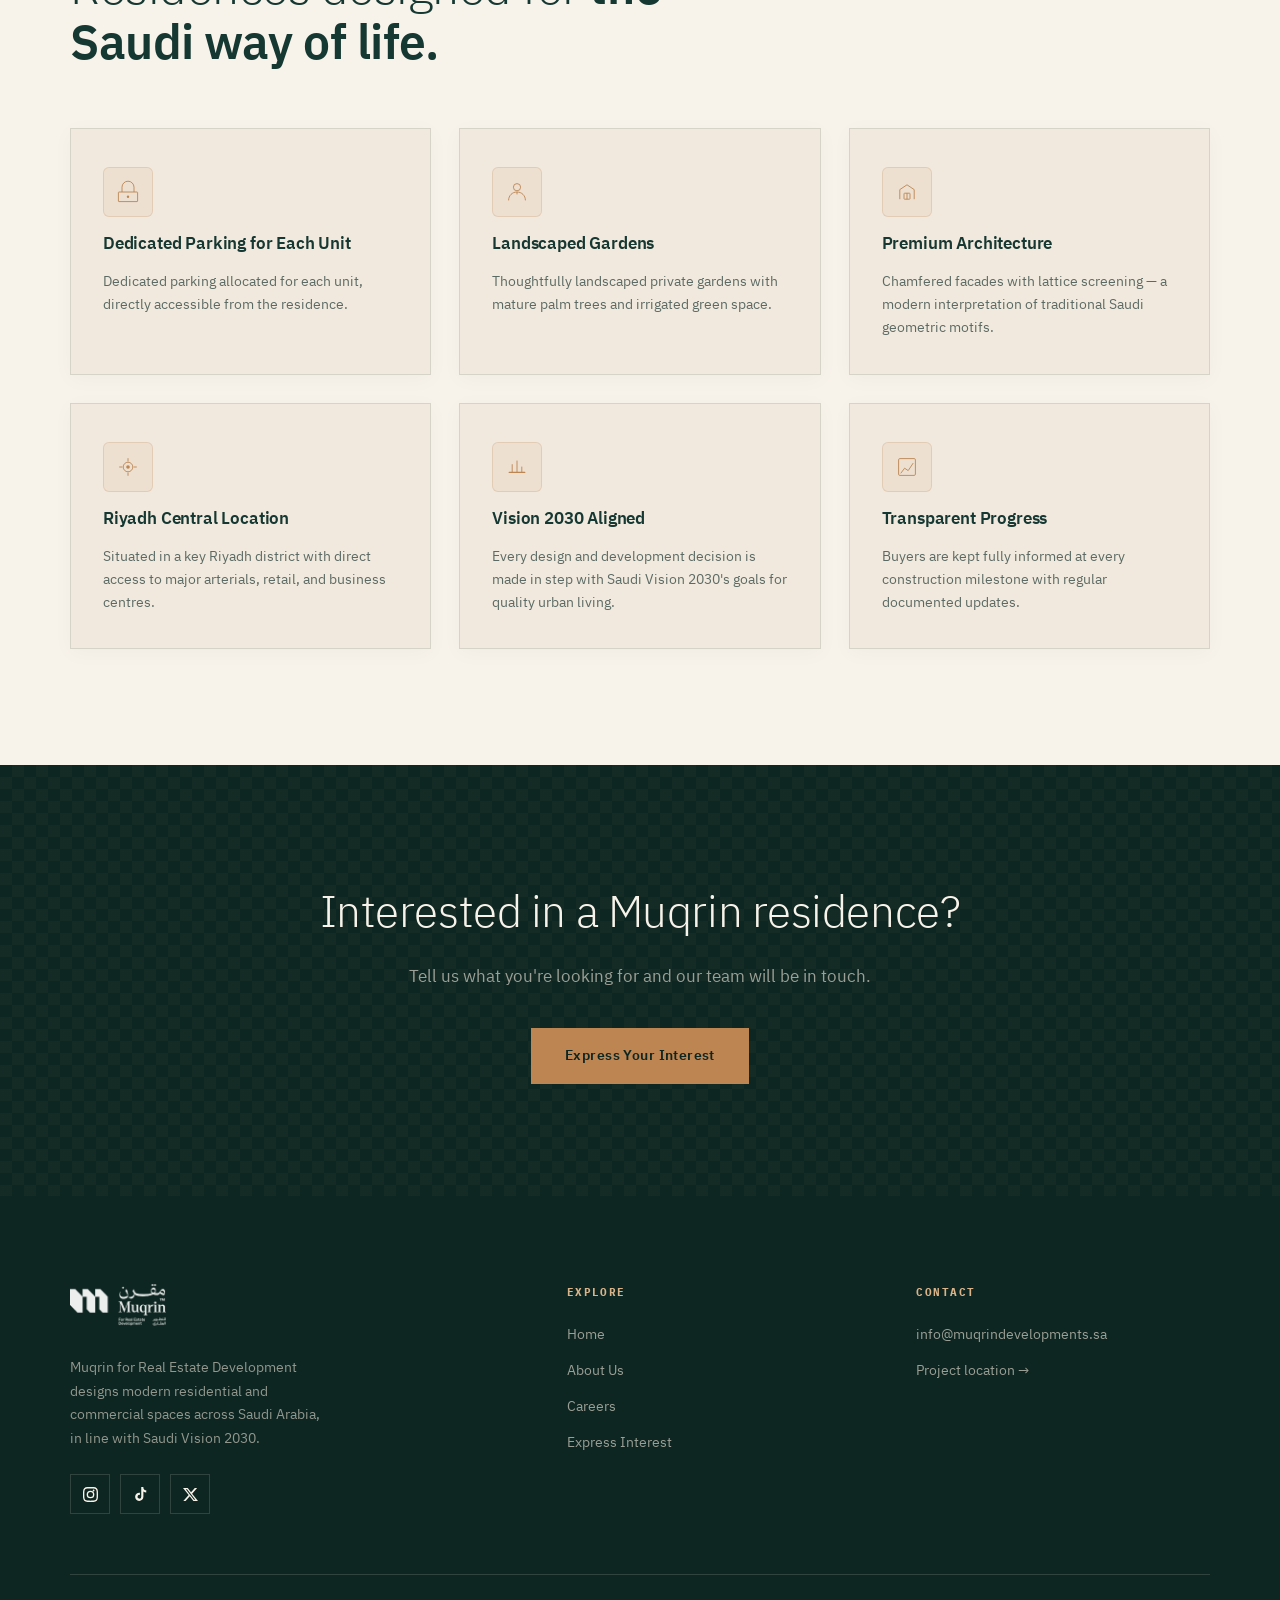
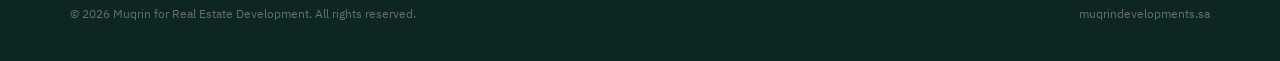
==== commit 3ec7b631: "Fix site-link pin size and bust stale stylesheet cache - Give the pin SVG intrinsic width/height (12" ====
--- a/index.html
+++ b/index.html
@@ -93,7 +93,7 @@
           <div class="proj-badge proj-badge-construction" data-en="Under Construction" data-ar="قيد الإنشاء">Under Construction</div>
         </a>
         <a class="proj-site-link" href="https://maps.app.goo.gl/naK4TaDF8p9UgyYY6?g_st=iw" target="_blank" rel="noopener">
-          <svg viewBox="0 0 16 16" fill="none" aria-hidden="true" focusable="false"><path d="M8 1.5A4.5 4.5 0 0 1 12.5 6c0 3-4.5 8.5-4.5 8.5S3.5 9 3.5 6A4.5 4.5 0 0 1 8 1.5Z" stroke="currentColor" stroke-width="1.2"/><circle cx="8" cy="6" r="1.5" fill="currentColor"/></svg>
+          <svg viewBox="0 0 16 16" fill="none" width="12" height="12" aria-hidden="true" focusable="false"><path d="M8 1.5A4.5 4.5 0 0 1 12.5 6c0 3-4.5 8.5-4.5 8.5S3.5 9 3.5 6A4.5 4.5 0 0 1 8 1.5Z" stroke="currentColor" stroke-width="1.2"/><circle cx="8" cy="6" r="1.5" fill="currentColor"/></svg>
           <span dir="ltr">https://maps.app.goo.gl/naK4TaDF8p9UgyYY6</span>
         </a>
         <div class="proj-card-body">
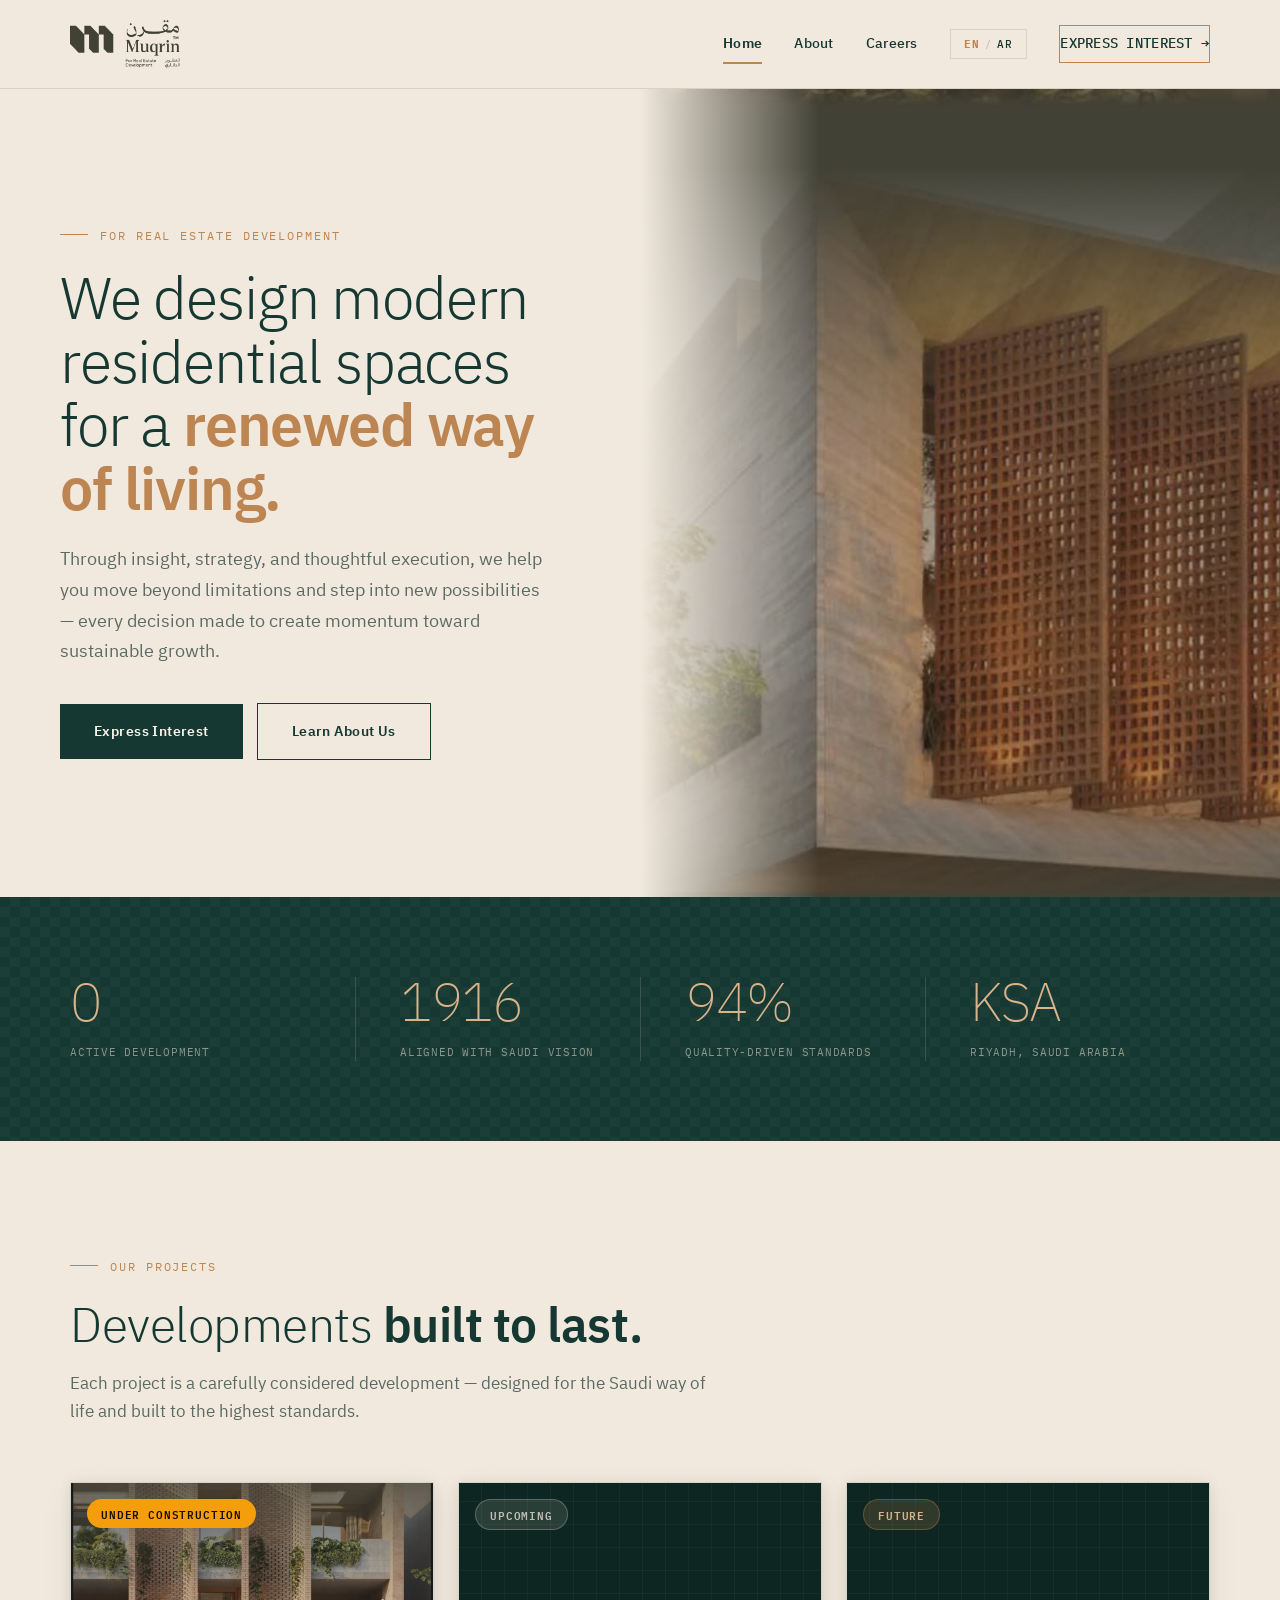
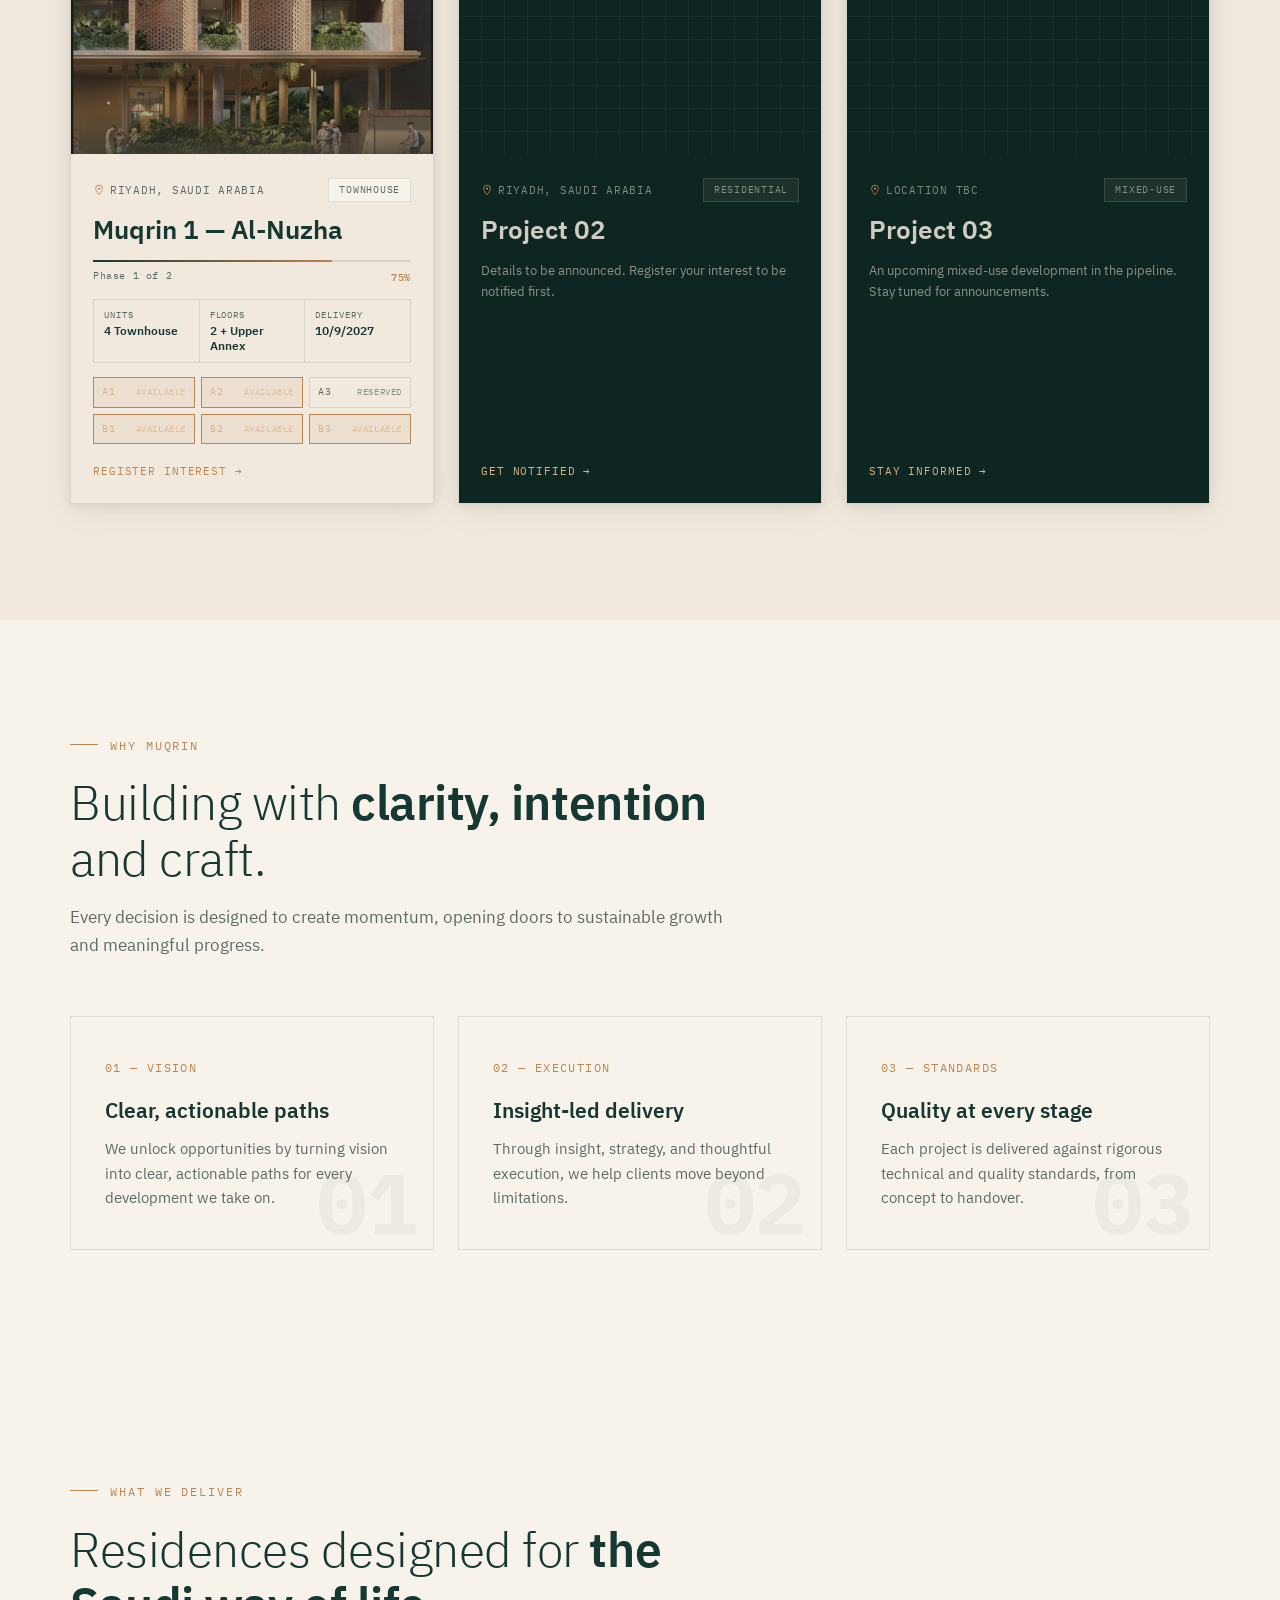
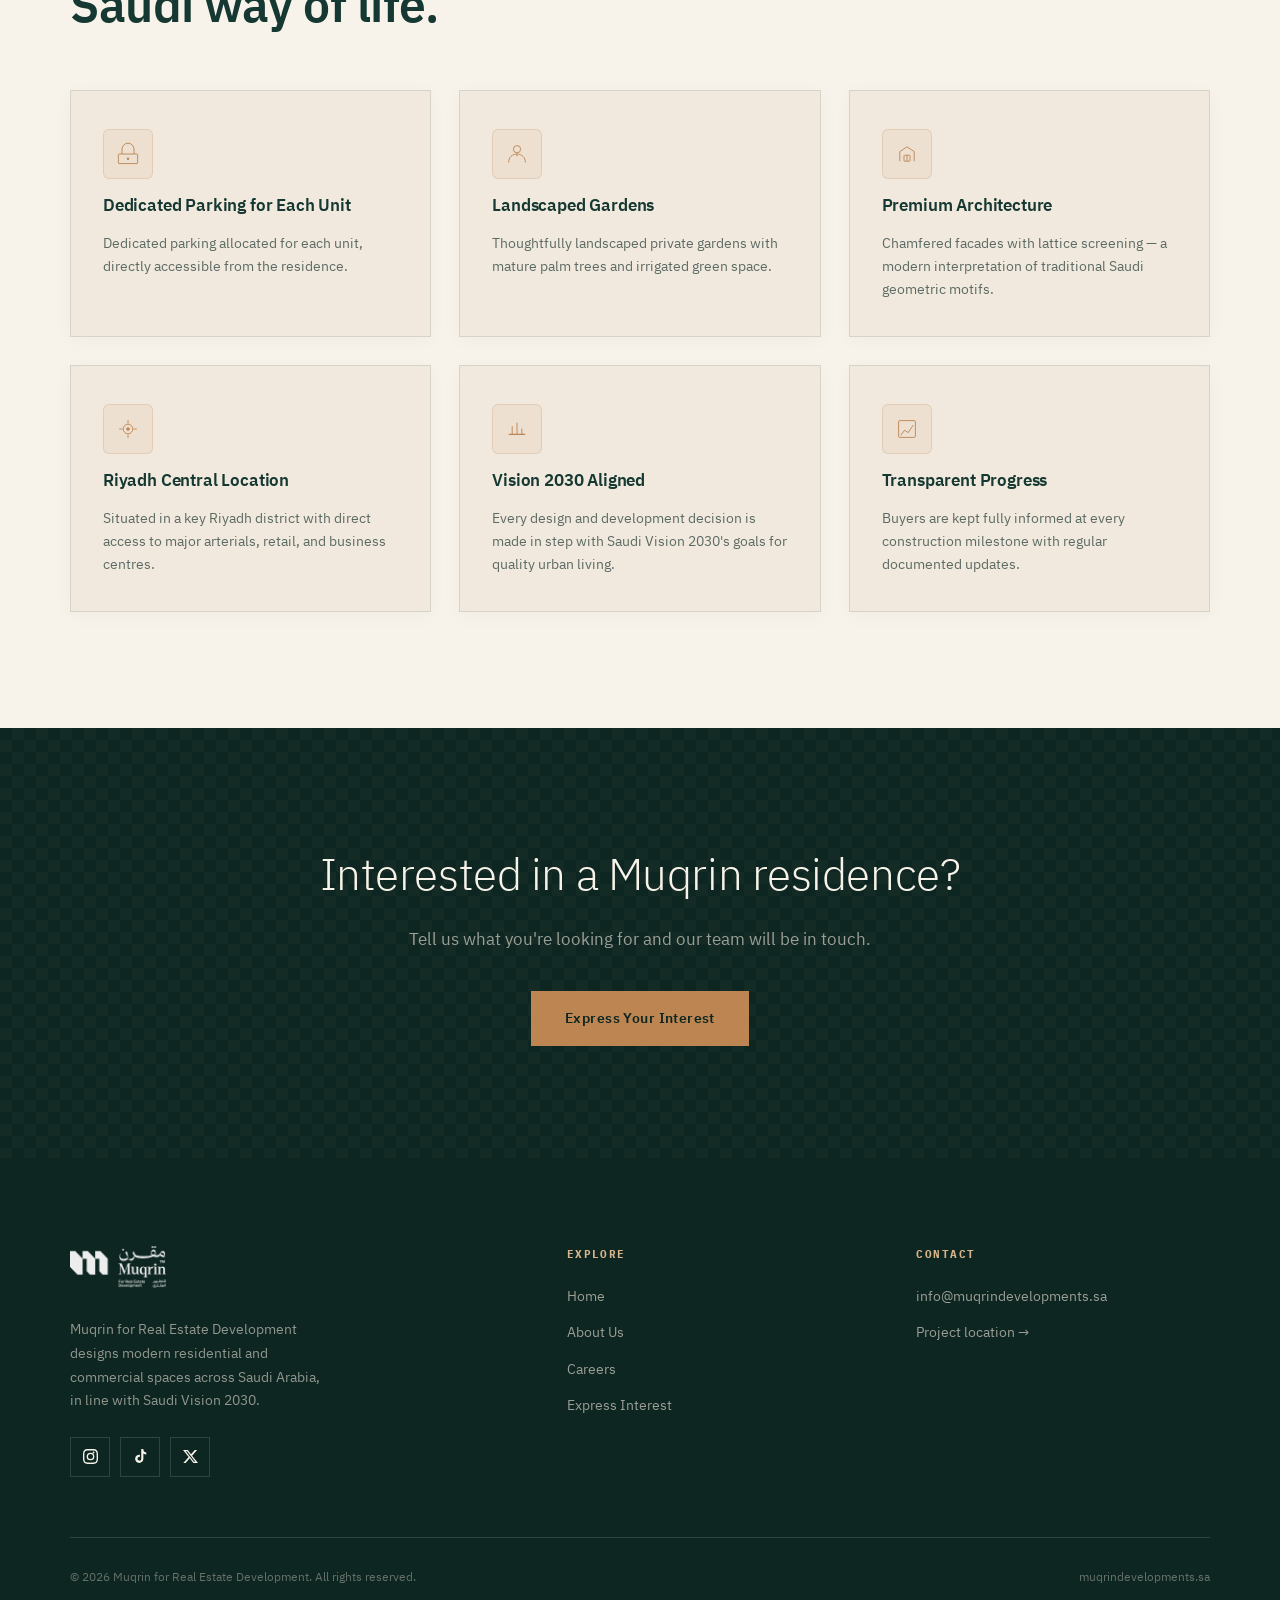
==== commit 295c1146: "Drop URL bar from project card; whole card links to interest form Per client: no visible link text i" ====
--- a/index.html
+++ b/index.html
@@ -6,7 +6,7 @@
 <title>Muqrin for Real Estate Development</title>
 <meta name="description" content="Muqrin for Real Estate Development — designing modern residential spaces for a renewed way of living.">
 <link rel="icon" type="image/png" href="assets/favicon.png">
-<link rel="stylesheet" href="styles.css">
+<link rel="stylesheet" href="styles.css?v=3">
 </head>
 <body>
 <a class="skip-link" href="#main-content">Skip to main content</a>
@@ -87,15 +87,11 @@
     <div class="proj-cards reveal-group">
 
       <!-- Card 1 — Active real project -->
-      <div class="proj-card proj-card-active">
-        <a href="interest.html" class="proj-card-img">
+      <a href="interest.html" class="proj-card proj-card-active">
+        <div class="proj-card-img">
           <img src="assets/image2.jpeg" alt="Muqrin 1 — Al-Nuzha">
           <div class="proj-badge proj-badge-construction" data-en="Under Construction" data-ar="قيد الإنشاء">Under Construction</div>
-        </a>
-        <a class="proj-site-link" href="https://maps.app.goo.gl/naK4TaDF8p9UgyYY6?g_st=iw" target="_blank" rel="noopener">
-          <svg viewBox="0 0 16 16" fill="none" width="12" height="12" aria-hidden="true" focusable="false"><path d="M8 1.5A4.5 4.5 0 0 1 12.5 6c0 3-4.5 8.5-4.5 8.5S3.5 9 3.5 6A4.5 4.5 0 0 1 8 1.5Z" stroke="currentColor" stroke-width="1.2"/><circle cx="8" cy="6" r="1.5" fill="currentColor"/></svg>
-          <span dir="ltr">https://maps.app.goo.gl/naK4TaDF8p9UgyYY6</span>
-        </a>
+        </div>
         <div class="proj-card-body">
           <div class="proj-card-meta">
             <span class="proj-location">
@@ -125,9 +121,9 @@
             <div class="proj-unit proj-unit-avail">B2 <em data-en="Available" data-ar="متاح">Available</em></div>
             <div class="proj-unit proj-unit-avail">B3 <em data-en="Available" data-ar="متاح">Available</em></div>
           </div>
-          <a href="interest.html" class="proj-card-cta" data-en="Register Interest →" data-ar="سجّل اهتمامك ←">Register Interest →</a>
-        </div>
-      </div>
+          <span class="proj-card-cta" data-en="Register Interest →" data-ar="سجّل اهتمامك ←">Register Interest →</span>
+        </div>
+      </a>
 
       <!-- Card 2 — Upcoming teaser -->
       <div class="proj-card proj-card-teaser">
--- a/styles.css
+++ b/styles.css
@@ -848,13 +848,11 @@
 }
 .proj-card:hover { transform: translateY(-6px); box-shadow: var(--shadow-card-hover); }
 
-/* Image area (also the "register interest" link on the active project card) */
+/* Image area */
 .proj-card-img {
   position: relative;
   aspect-ratio: 4/3;
   overflow: hidden;
-  display: block;
-  text-decoration: none;
 }
 .proj-card-img img {
   width: 100%; height: 100%;
@@ -862,31 +860,6 @@
   transition: transform 7s ease;
 }
 .proj-card:hover .proj-card-img img { transform: scale(1.06); }
-
-/* Website link bar directly under the project image */
-.proj-site-link {
-  display: flex; align-items: center; justify-content: center; gap: 7px;
-  padding: 10px 22px;
-  background: var(--cream-soft);
-  border-top: 1px solid var(--line);
-  color: var(--teal-deep);
-  text-decoration: none;
-  font-family: var(--font-mono);
-  font-size: 10px;
-  transition: color .25s ease;
-}
-.proj-site-link svg {
-  width: 12px; height: 12px;
-  color: var(--copper);
-  flex-shrink: 0;
-}
-.proj-site-link span[dir="ltr"] {
-  direction: ltr;
-  unicode-bidi: embed;
-  overflow-wrap: anywhere;
-}
-.proj-site-link:hover,
-.proj-site-link:focus-visible { color: var(--copper); }
 
 /* Teaser (no image) */
 .proj-card-img-teaser {
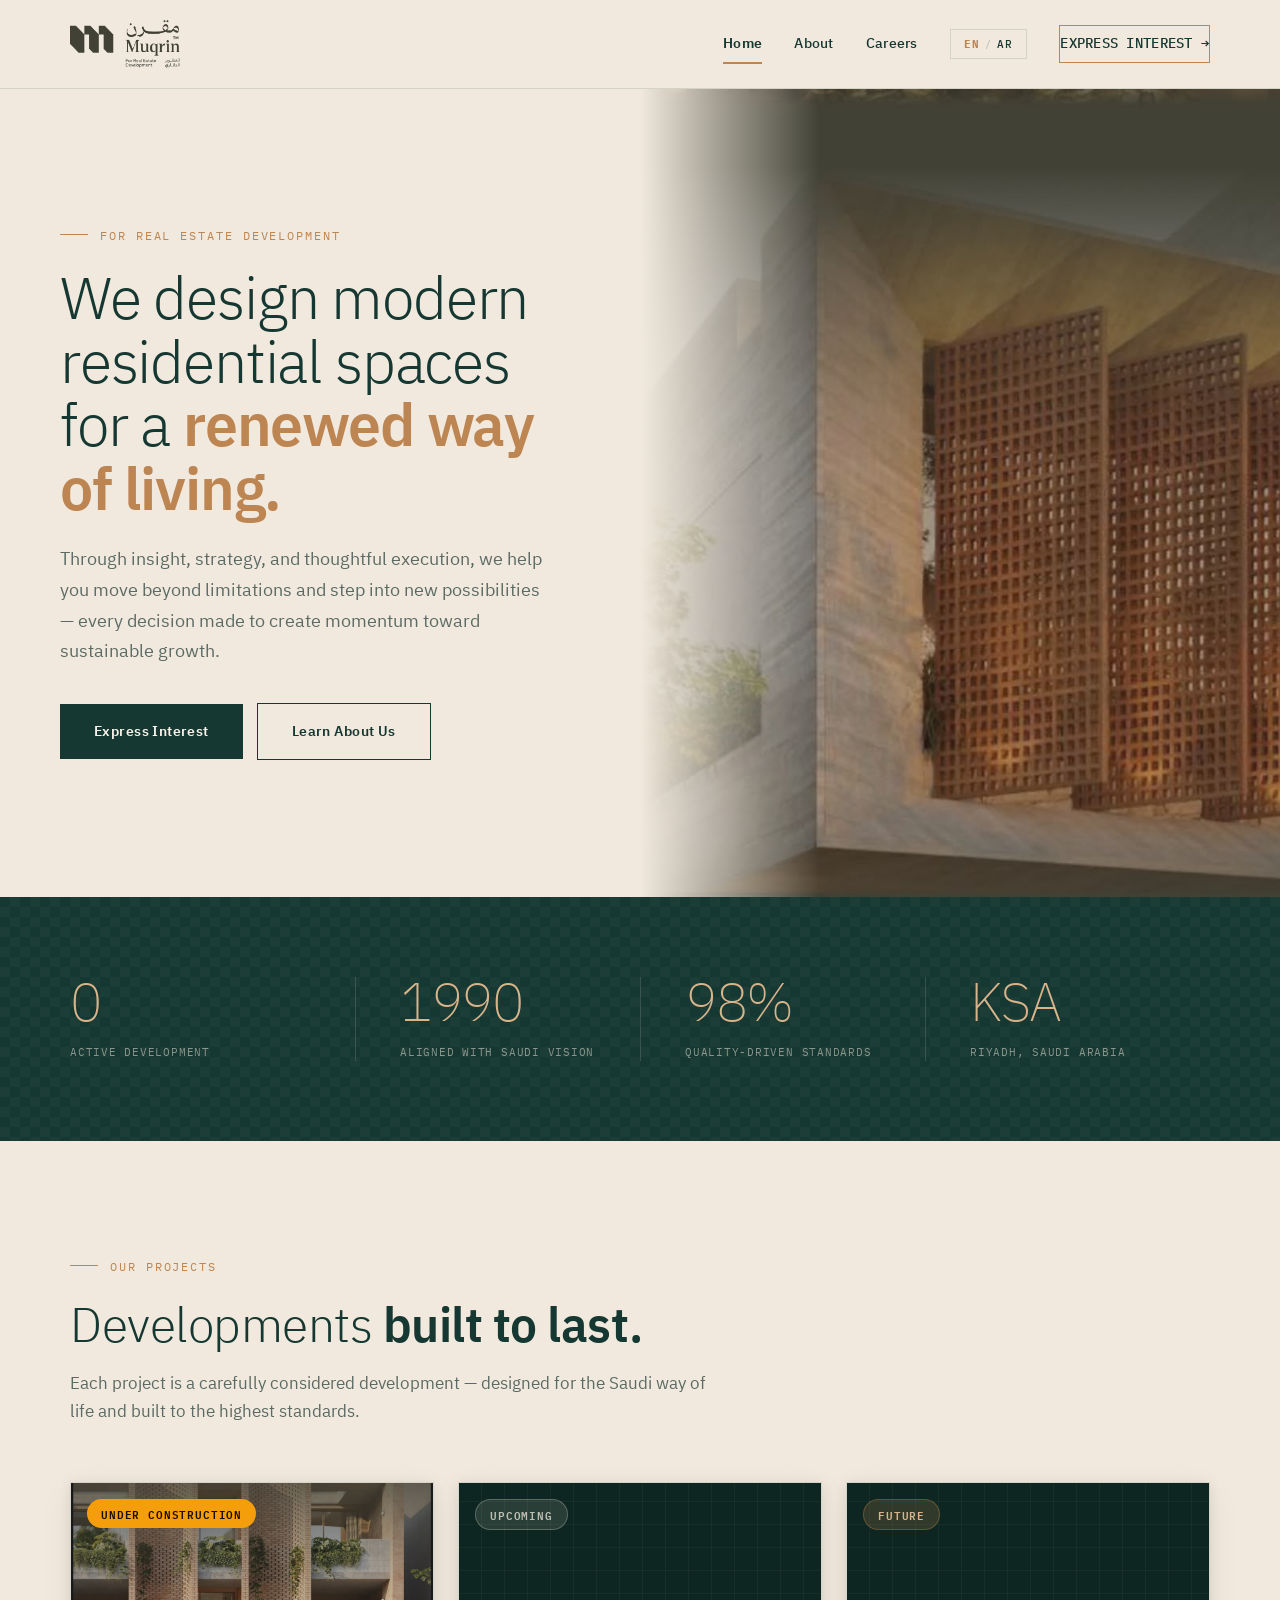
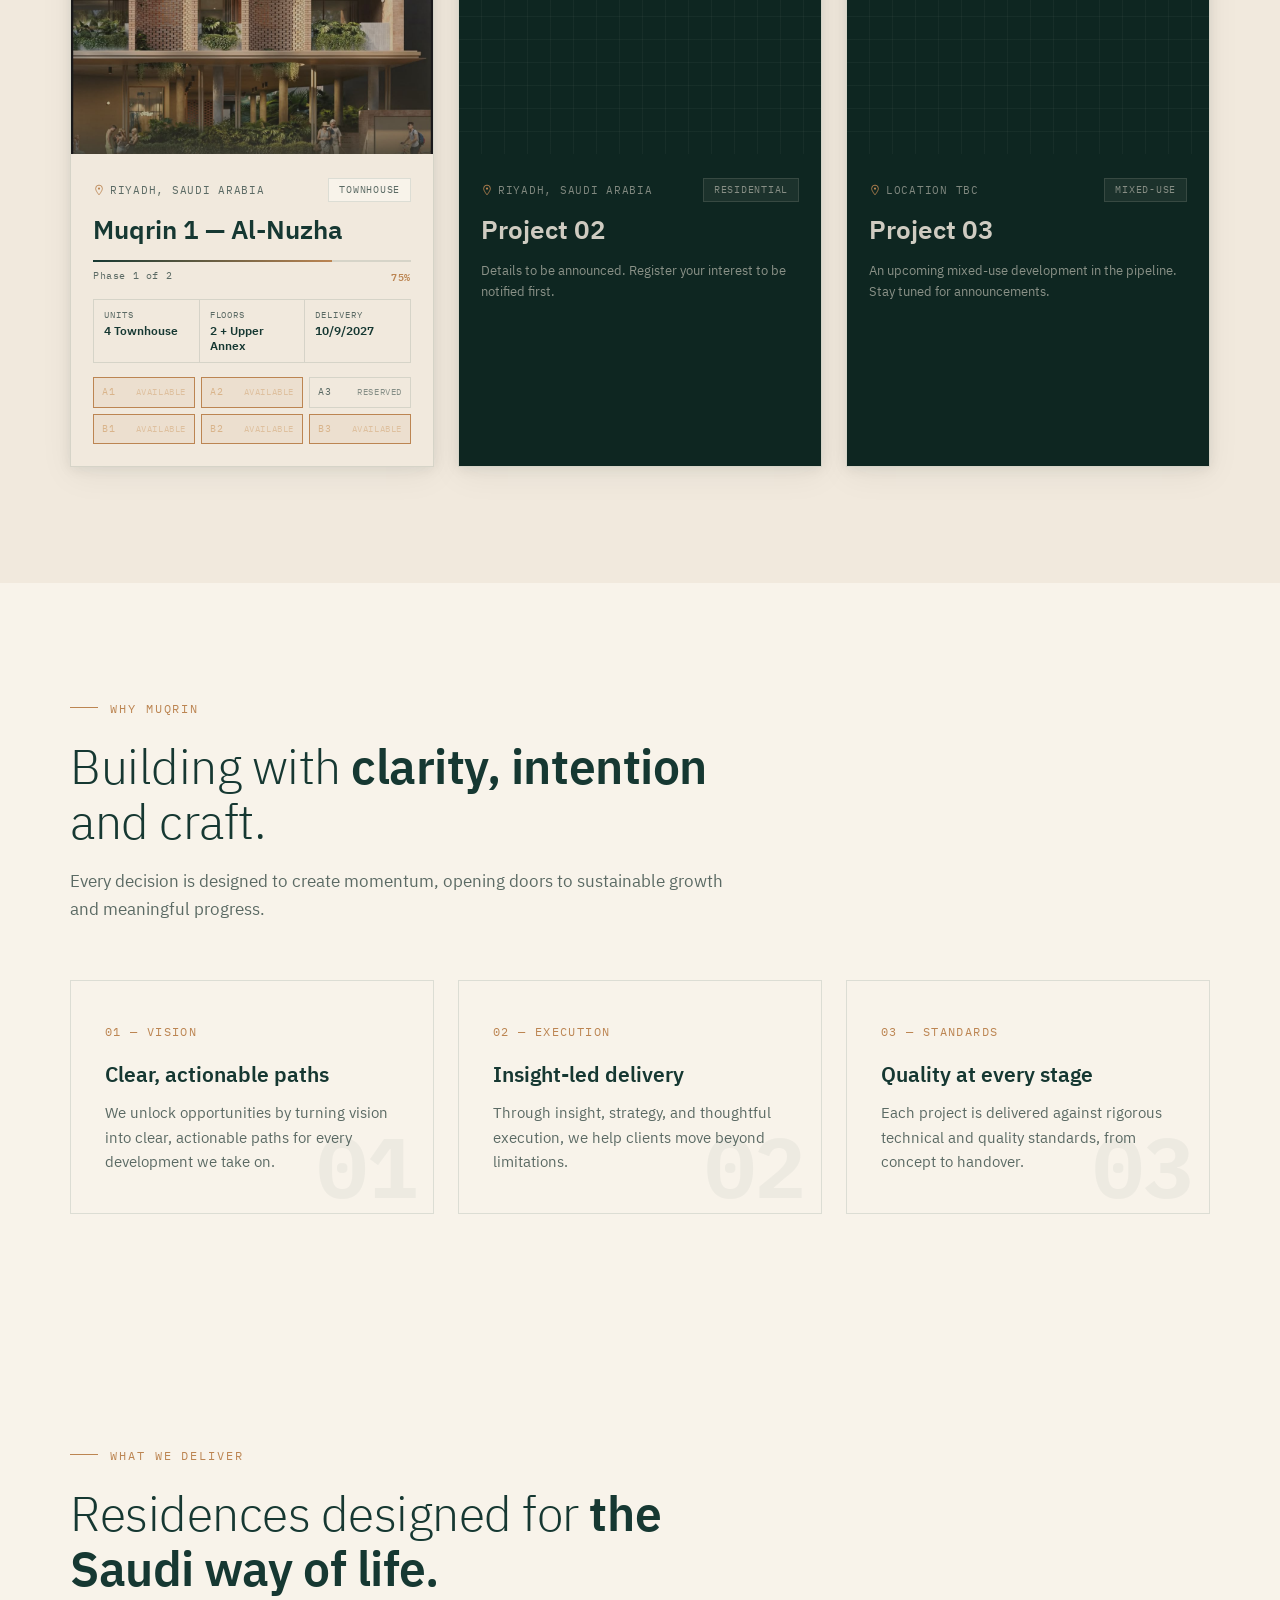
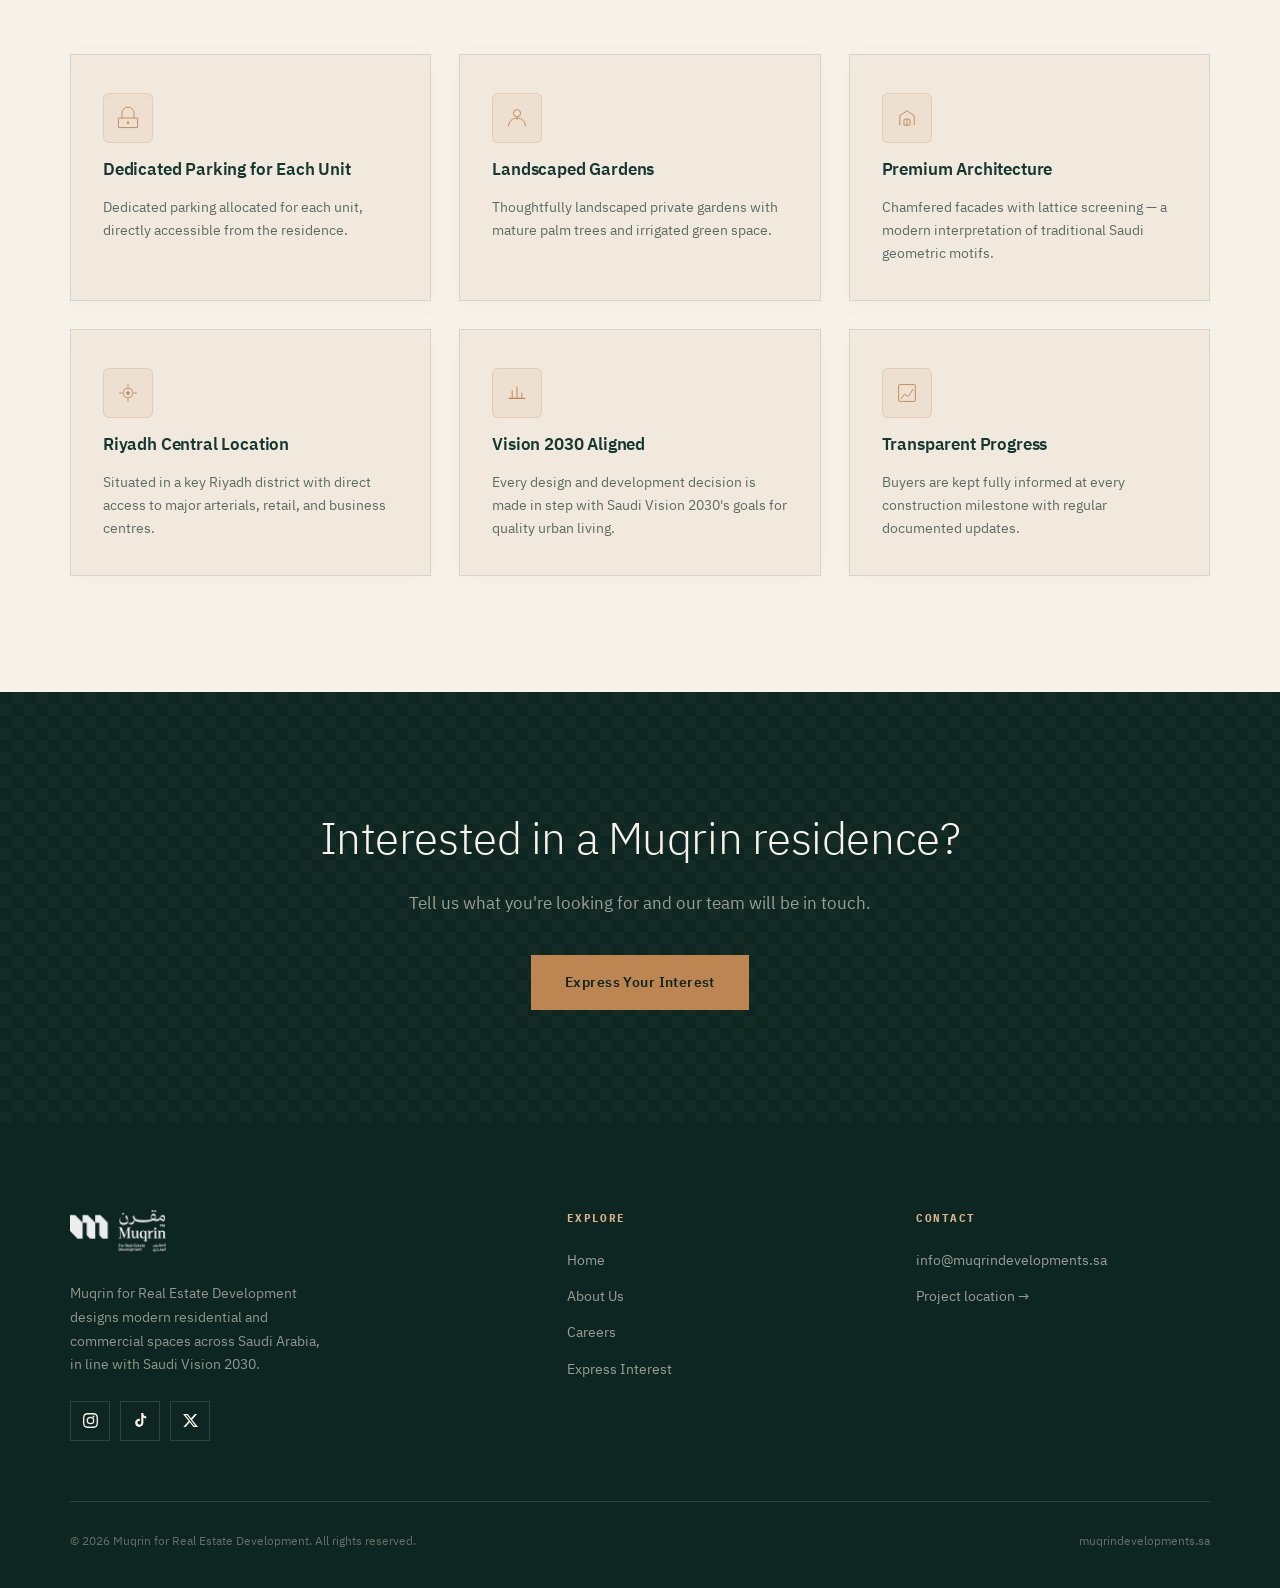
==== commit e2a44134: "feat: update content and structure in index.html" ====
--- a/index.html
+++ b/index.html
@@ -1,303 +1,426 @@
 <!DOCTYPE html>
 <html lang="en" dir="ltr">
+
 <head>
-<meta charset="UTF-8">
-<meta name="viewport" content="width=device-width, initial-scale=1.0">
-<title>Muqrin for Real Estate Development</title>
-<meta name="description" content="Muqrin for Real Estate Development — designing modern residential spaces for a renewed way of living.">
-<link rel="icon" type="image/png" href="assets/favicon.png">
-<link rel="stylesheet" href="styles.css?v=3">
+  <meta charset="UTF-8">
+  <meta name="viewport" content="width=device-width, initial-scale=1.0">
+  <title>Muqrin for Real Estate Development</title>
+  <meta name="description"
+    content="Muqrin for Real Estate Development — designing modern residential spaces for a renewed way of living.">
+  <link rel="icon" type="image/png" href="assets/favicon.png">
+  <link rel="stylesheet" href="styles.css">
 </head>
+
 <body>
-<a class="skip-link" href="#main-content">Skip to main content</a>
-
-<header class="site-header">
-  <div class="wrap">
-    <a href="index.html" class="brand"><img src="assets/site_logo.png" alt="Muqrin for Real Estate Development"></a>
-    <nav class="nav-links" id="navLinks" role="navigation" aria-label="Main navigation">
-      <a href="index.html" class="active" data-en="Home" data-ar="الرئيسية">Home</a>
-      <a href="about.html" data-en="About" data-ar="عن الشركة">About</a>
-      <a href="careers.html" data-en="Careers" data-ar="الوظائف">Careers</a>
-      <!-- Language Toggle -->
-      <button class="lang-toggle" id="langToggle" aria-label="Switch language">
-        <span class="lang-opt" id="lang-en-opt" data-active="true">EN</span>
-        <span class="lang-sep">/</span>
-        <span class="lang-opt" id="lang-ar-opt">AR</span>
-      </button>
-      <a href="interest.html" class="nav-cta"><span data-en="Express Interest" data-ar="أبدِ اهتمامك">Express Interest</span> <i class="nav-arrow">→</i></a>
-    </nav>
-    <button class="nav-toggle" aria-label="Toggle menu" aria-expanded="false" aria-controls="navLinks"><span></span><span></span><span></span></button>
-  </div>
-</header>
-<div class="nav-backdrop" id="navBackdrop" aria-hidden="true"></div>
-
-<main id="main-content">
-
-<!-- ── HERO ─────────────────────────────────────────── -->
-<section class="hero">
-  <div class="hero-section">
-    <div class="hero-left">
-      <div class="eyebrow" data-en="For Real Estate Development" data-ar="للتطوير العقاري">For Real Estate Development</div>
-      <h1 data-en="We design modern residential spaces for a <strong>renewed way of living.</strong>" data-ar="نصمّم مساكن عصرية لأسلوب حياة <strong>متجدد.</strong>">We design modern residential spaces for a <strong>renewed way of living.</strong></h1>
-      <p class="lead" data-en="Through insight, strategy, and thoughtful execution, we help you move beyond limitations and step into new possibilities — every decision made to create momentum toward sustainable growth." data-ar="من خلال البصيرة والاستراتيجية والتنفيذ المدروس، نساعدك على تجاوز القيود والانطلاق نحو آفاق جديدة — كل قرار يُصنع لبناء زخم نحو نمو مستدام.">Through insight, strategy, and thoughtful execution, we help you move beyond limitations and step into new possibilities — every decision made to create momentum toward sustainable growth.</p>
-      <div class="hero-actions">
-        <a href="interest.html" class="btn btn-primary" data-en="Express Interest" data-ar="أبدِ اهتمامك">Express Interest</a>
-        <a href="about.html" class="btn btn-ghost" data-en="Learn About Us" data-ar="تعرّف علينا">Learn About Us</a>
-      </div>
+  <a class="skip-link" href="#main-content">Skip to main content</a>
+
+  <header class="site-header">
+    <div class="wrap">
+      <a href="index.html" class="brand"><img src="assets/site_logo.png" alt="Muqrin for Real Estate Development"></a>
+      <nav class="nav-links" id="navLinks" role="navigation" aria-label="Main navigation">
+        <a href="index.html" class="active" data-en="Home" data-ar="الرئيسية">Home</a>
+        <a href="about.html" data-en="About" data-ar="عن الشركة">About</a>
+        <a href="careers.html" data-en="Careers" data-ar="الوظائف">Careers</a>
+        <!-- Language Toggle -->
+        <button class="lang-toggle" id="langToggle" aria-label="Switch language">
+          <span class="lang-opt" id="lang-en-opt" data-active="true">EN</span>
+          <span class="lang-sep">/</span>
+          <span class="lang-opt" id="lang-ar-opt">AR</span>
+        </button>
+        <a href="interest.html" class="nav-cta"><span data-en="Express Interest" data-ar="أبدِ اهتمامك">Express
+            Interest</span> <i class="nav-arrow">→</i></a>
+      </nav>
+      <button class="nav-toggle" aria-label="Toggle menu" aria-expanded="false"
+        aria-controls="navLinks"><span></span><span></span><span></span></button>
     </div>
-    <div class="hero-right">
-      <img src="assets/image1.jpeg" alt="Muqrin residential development — building facade">
-    </div>
-  </div>
-</section>
-
-<!-- ── STATS STRIP ───────────────────────────────────── -->
-<section class="stats">
-  <div class="wrap">
-    <div class="stats-grid reveal-group">
-      <div>
-        <div class="stat-num" data-target="1" data-suffix="">0</div>
-        <div class="stat-label" data-en="Active Development" data-ar="تطوير نشط">Active Development</div>
-      </div>
-      <div>
-        <div class="stat-num" data-target="2030" data-suffix="">0</div>
-        <div class="stat-label" data-en="Aligned With Saudi Vision" data-ar="متوافق مع رؤية 2030">Aligned With Saudi Vision</div>
-      </div>
-      <div>
-        <div class="stat-num" data-target="100" data-suffix="%">0%</div>
-        <div class="stat-label" data-en="Quality-Driven Standards" data-ar="معايير تحكمها الجودة">Quality-Driven Standards</div>
-      </div>
-      <div>
-        <div class="stat-num">KSA</div>
-        <div class="stat-label" data-en="Riyadh, Saudi Arabia" data-ar="الرياض، المملكة العربية السعودية">Riyadh, Saudi Arabia</div>
-      </div>
-    </div>
-  </div>
-</section>
-
-<!-- ── PROJECT STATUS ────────────────────────────────── -->
-<section class="section project-status-section">
-  <div class="wrap">
-    <div class="section-head reveal">
-      <div class="eyebrow" data-en="Our Projects" data-ar="مشاريعنا">Our Projects</div>
-      <h2 data-en="Developments <strong>built to last.</strong>" data-ar="مشاريع <strong>مبنية لتدوم.</strong>">Developments <strong>built to last.</strong></h2>
-      <p data-en="Each project is a carefully considered development — designed for the Saudi way of life and built to the highest standards." data-ar="كل مشروع تطوير مدروس بعناية — مصمم لأسلوب الحياة السعودي ومبني وفق أعلى المعايير.">Each project is a carefully considered development — designed for the Saudi way of life and built to the highest standards.</p>
-    </div>
-
-    <div class="proj-cards reveal-group">
-
-      <!-- Card 1 — Active real project -->
-      <a href="interest.html" class="proj-card proj-card-active">
-        <div class="proj-card-img">
-          <img src="assets/image2.jpeg" alt="Muqrin 1 — Al-Nuzha">
-          <div class="proj-badge proj-badge-construction" data-en="Under Construction" data-ar="قيد الإنشاء">Under Construction</div>
-        </div>
-        <div class="proj-card-body">
-          <div class="proj-card-meta">
-            <span class="proj-location">
-              <svg viewBox="0 0 16 16" fill="none"><path d="M8 1.5A4.5 4.5 0 0 1 12.5 6c0 3-4.5 8.5-4.5 8.5S3.5 9 3.5 6A4.5 4.5 0 0 1 8 1.5Z" stroke="currentColor" stroke-width="1.2"/><circle cx="8" cy="6" r="1.5" fill="currentColor"/></svg>
-              <span data-en="Riyadh, Saudi Arabia" data-ar="الرياض، المملكة العربية السعودية">Riyadh, Saudi Arabia</span>
-            </span>
-            <span class="proj-type" data-en="Townhouse" data-ar="تاون هاوس">Townhouse</span>
-          </div>
-          <h3 data-en="Muqrin 1 — Al-Nuzha" data-ar="مقرن 1 — حي النزهة">Muqrin 1 — Al-Nuzha</h3>
-          <div class="proj-card-progress">
-            <div class="proj-prog-bar"><div class="proj-prog-fill" style="width:75%"></div></div>
-            <div class="proj-prog-labels">
-              <span class="proj-phase" data-en="Phase 1 of 2" data-ar="المرحلة 1 من 2">Phase 1 of 2</span>
-              <span class="proj-pct">75%</span>
-            </div>
-          </div>
-          <div class="proj-card-specs">
-            <div class="proj-spec-item"><span data-en="Units" data-ar="الوحدات">Units</span><strong data-en="4 Townhouse" data-ar="4 تاون هاوس">4 Townhouse</strong></div>
-            <div class="proj-spec-item"><span data-en="Floors" data-ar="الأدوار">Floors</span><strong data-en="2 + Upper Annex" data-ar="2 + ملحق علوي">2 + Upper Annex</strong></div>
-            <div class="proj-spec-item"><span data-en="Delivery" data-ar="التسليم">Delivery</span><strong data-en="10/9/2027" data-ar="10/9/2027">10/9/2027</strong></div>
-          </div>
-          <div class="proj-card-unit-row">
-            <div class="proj-unit proj-unit-avail">A1 <em data-en="Available" data-ar="متاح">Available</em></div>
-            <div class="proj-unit proj-unit-avail">A2 <em data-en="Available" data-ar="متاح">Available</em></div>
-            <div class="proj-unit proj-unit-reserved">A3 <em data-en="Reserved" data-ar="محجوز">Reserved</em></div>
-            <div class="proj-unit proj-unit-avail">B1 <em data-en="Available" data-ar="متاح">Available</em></div>
-            <div class="proj-unit proj-unit-avail">B2 <em data-en="Available" data-ar="متاح">Available</em></div>
-            <div class="proj-unit proj-unit-avail">B3 <em data-en="Available" data-ar="متاح">Available</em></div>
-          </div>
-          <span class="proj-card-cta" data-en="Register Interest →" data-ar="سجّل اهتمامك ←">Register Interest →</span>
-        </div>
-      </a>
-
-      <!-- Card 2 — Upcoming teaser -->
-      <div class="proj-card proj-card-teaser">
-        <div class="proj-card-img proj-card-img-teaser">
-          <div class="proj-badge proj-badge-upcoming" data-en="Upcoming" data-ar="قادم">Upcoming</div>
-          <div class="proj-teaser-pattern"></div>
-        </div>
-        <div class="proj-card-body">
-          <div class="proj-card-meta">
-            <span class="proj-location">
-              <svg viewBox="0 0 16 16" fill="none"><path d="M8 1.5A4.5 4.5 0 0 1 12.5 6c0 3-4.5 8.5-4.5 8.5S3.5 9 3.5 6A4.5 4.5 0 0 1 8 1.5Z" stroke="currentColor" stroke-width="1.2"/><circle cx="8" cy="6" r="1.5" fill="currentColor"/></svg>
-              <span data-en="Riyadh, Saudi Arabia" data-ar="الرياض، المملكة العربية السعودية">Riyadh, Saudi Arabia</span>
-            </span>
-            <span class="proj-type" data-en="Residential" data-ar="سكني">Residential</span>
-          </div>
-          <h3 data-en="Project 02" data-ar="المشروع 02">Project 02</h3>
-          <p class="proj-teaser-text" data-en="Details to be announced. Register your interest to be notified first." data-ar="سيتم الإعلان عن التفاصيل قريباً. سجّل اهتمامك لتُخطَر أولاً.">Details to be announced. Register your interest to be notified first.</p>
-          <a href="interest.html" class="proj-card-cta" data-en="Get Notified →" data-ar="أبلغني ←">Get Notified →</a>
-        </div>
-      </div>
-
-      <!-- Card 3 — Future teaser -->
-      <div class="proj-card proj-card-teaser proj-card-far">
-        <div class="proj-card-img proj-card-img-teaser">
-          <div class="proj-badge proj-badge-future" data-en="Future" data-ar="مستقبلي">Future</div>
-          <div class="proj-teaser-pattern"></div>
-        </div>
-        <div class="proj-card-body">
-          <div class="proj-card-meta">
-            <span class="proj-location">
-              <svg viewBox="0 0 16 16" fill="none"><path d="M8 1.5A4.5 4.5 0 0 1 12.5 6c0 3-4.5 8.5-4.5 8.5S3.5 9 3.5 6A4.5 4.5 0 0 1 8 1.5Z" stroke="currentColor" stroke-width="1.2"/><circle cx="8" cy="6" r="1.5" fill="currentColor"/></svg>
-              <span data-en="Location TBC" data-ar="الموقع سيُحدد">Location TBC</span>
-            </span>
-            <span class="proj-type" data-en="Mixed-Use" data-ar="متعدد الاستخدامات">Mixed-Use</span>
-          </div>
-          <h3 data-en="Project 03" data-ar="المشروع 03">Project 03</h3>
-          <p class="proj-teaser-text" data-en="An upcoming mixed-use development in the pipeline. Stay tuned for announcements." data-ar="مشروع متعدد الاستخدامات قيد التخطيط. ترقبوا الإعلانات.">An upcoming mixed-use development in the pipeline. Stay tuned for announcements.</p>
-          <a href="interest.html" class="proj-card-cta" data-en="Stay Informed →" data-ar="ابقَ على اطلاع ←">Stay Informed →</a>
-        </div>
-      </div>
-
-    </div>
-  </div>
-</section>
-
-<!-- ── WHY MUQRIN ────────────────────────────────────── -->
-<section class="section section-alt">
-  <div class="wrap">
-    <div class="section-head reveal">
-      <div class="eyebrow" data-en="Why Muqrin" data-ar="لماذا مقرن">Why Muqrin</div>
-      <h2 data-en="Building with <strong>clarity, intention</strong> and craft." data-ar="نبني بوضوح، <strong>نيّة وإتقان.</strong>">Building with <strong>clarity, intention</strong> and craft.</h2>
-      <p data-en="Every decision is designed to create momentum, opening doors to sustainable growth and meaningful progress." data-ar="كل قرار مصمم لبناء الزخم وفتح أبواب النمو المستدام والتقدم الحقيقي.">Every decision is designed to create momentum, opening doors to sustainable growth and meaningful progress.</p>
-    </div>
-    <div class="pillars reveal-group">
-      <div class="pillar" data-num="01">
-        <div class="num" data-en="01 — VISION" data-ar="01 — الرؤية">01 — VISION</div>
-        <h3 data-en="Clear, actionable paths" data-ar="مسارات واضحة وقابلة للتنفيذ">Clear, actionable paths</h3>
-        <p data-en="We unlock opportunities by turning vision into clear, actionable paths for every development we take on." data-ar="نفتح الفرص بتحويل الرؤية إلى مسارات واضحة وقابلة للتنفيذ في كل مشروع نتبناه.">We unlock opportunities by turning vision into clear, actionable paths for every development we take on.</p>
-      </div>
-      <div class="pillar" data-num="02">
-        <div class="num" data-en="02 — EXECUTION" data-ar="02 — التنفيذ">02 — EXECUTION</div>
-        <h3 data-en="Insight-led delivery" data-ar="تسليم مدفوع بالبصيرة">Insight-led delivery</h3>
-        <p data-en="Through insight, strategy, and thoughtful execution, we help clients move beyond limitations." data-ar="من خلال البصيرة والاستراتيجية والتنفيذ المدروس، نساعد العملاء على تجاوز القيود.">Through insight, strategy, and thoughtful execution, we help clients move beyond limitations.</p>
-      </div>
-      <div class="pillar" data-num="03">
-        <div class="num" data-en="03 — STANDARDS" data-ar="03 — المعايير">03 — STANDARDS</div>
-        <h3 data-en="Quality at every stage" data-ar="الجودة في كل مرحلة">Quality at every stage</h3>
-        <p data-en="Each project is delivered against rigorous technical and quality standards, from concept to handover." data-ar="يُسلَّم كل مشروع وفق معايير تقنية وجودة صارمة، من الفكرة حتى التسليم.">Each project is delivered against rigorous technical and quality standards, from concept to handover.</p>
-      </div>
-    </div>
-  </div>
-</section>
-
-<!-- ── FEATURES / RESIDENCE HIGHLIGHTS ──────────────── -->
-<section class="section features-section">
-  <div class="wrap">
-    <div class="section-head reveal">
-      <div class="eyebrow" data-en="What We Deliver" data-ar="ما نقدمه">What We Deliver</div>
-      <h2 data-en="Residences designed for <strong>the Saudi way of life.</strong>" data-ar="مساكن صُمِّمت <strong>لأسلوب الحياة السعودي.</strong>">Residences designed for <strong>the Saudi way of life.</strong></h2>
-    </div>
-    <div class="features-grid reveal-group">
-      <div class="feature-card">
-        <div class="feat-icon">
-          <svg viewBox="0 0 40 40" fill="none"><rect x="4" y="20" width="32" height="16" rx="1" stroke="currentColor" stroke-width="1.5"/><path d="M10 20V12a10 10 0 0 1 20 0v8" stroke="currentColor" stroke-width="1.5"/><circle cx="20" cy="28" r="2" fill="currentColor"/></svg>
-        </div>
-        <h3 data-en="Dedicated Parking for Each Unit" data-ar="موقف خاص لكل وحدة">Dedicated Parking for Each Unit</h3>
-        <p data-en="Dedicated parking allocated for each unit, directly accessible from the residence." data-ar="موقف سيارات مخصص لكل وحدة، قابل للوصول مباشرة من المنزل.">Dedicated parking allocated for each unit, directly accessible from the residence.</p>
-      </div>
-      <div class="feature-card">
-        <div class="feat-icon">
-          <svg viewBox="0 0 40 40" fill="none"><path d="M6 34c0-8 6-14 14-14s14 6 14 14" stroke="currentColor" stroke-width="1.5"/><circle cx="20" cy="12" r="6" stroke="currentColor" stroke-width="1.5"/><path d="M20 20v4" stroke="currentColor" stroke-width="1.5"/></svg>
-        </div>
-        <h3 data-en="Landscaped Gardens" data-ar="حدائق منسقة">Landscaped Gardens</h3>
-        <p data-en="Thoughtfully landscaped private gardens with mature palm trees and irrigated green space." data-ar="حدائق خاصة منسقة بعناية مع أشجار نخيل ناضجة ومساحات خضراء مروية.">Thoughtfully landscaped private gardens with mature palm trees and irrigated green space.</p>
-      </div>
-      <div class="feature-card">
-        <div class="feat-icon">
-          <svg viewBox="0 0 40 40" fill="none"><path d="M8 32V16L20 8l12 8v16" stroke="currentColor" stroke-width="1.5"/><rect x="15" y="22" width="10" height="10" rx="1" stroke="currentColor" stroke-width="1.5"/><path d="M20 22v10" stroke="currentColor" stroke-width="1.5"/></svg>
-        </div>
-        <h3 data-en="Premium Architecture" data-ar="هندسة معمارية راقية">Premium Architecture</h3>
-        <p data-en="Chamfered facades with lattice screening — a modern interpretation of traditional Saudi geometric motifs." data-ar="واجهات بحواف مشطوفة وشبكات إضاءة — تفسير عصري للنقوش الهندسية السعودية التقليدية.">Chamfered facades with lattice screening — a modern interpretation of traditional Saudi geometric motifs.</p>
-      </div>
-      <div class="feature-card">
-        <div class="feat-icon">
-          <svg viewBox="0 0 40 40" fill="none"><path d="M20 6v4M20 30v4M6 20h4M30 20h4" stroke="currentColor" stroke-width="1.5" stroke-linecap="round"/><circle cx="20" cy="20" r="8" stroke="currentColor" stroke-width="1.5"/><circle cx="20" cy="20" r="3" fill="currentColor"/></svg>
-        </div>
-        <h3 data-en="Riyadh Central Location" data-ar="موقع مركزي في الرياض">Riyadh Central Location</h3>
-        <p data-en="Situated in a key Riyadh district with direct access to major arterials, retail, and business centres." data-ar="موقع استراتيجي في حي رئيسي بالرياض مع سهولة الوصول إلى المحاور الكبرى والتجزئة ومراكز الأعمال.">Situated in a key Riyadh district with direct access to major arterials, retail, and business centres.</p>
-      </div>
-      <div class="feature-card">
-        <div class="feat-icon">
-          <svg viewBox="0 0 40 40" fill="none"><path d="M12 28V16" stroke="currentColor" stroke-width="1.5" stroke-linecap="round"/><path d="M20 28V10" stroke="currentColor" stroke-width="1.5" stroke-linecap="round"/><path d="M28 28V20" stroke="currentColor" stroke-width="1.5" stroke-linecap="round"/><rect x="6" y="28" width="28" height="2" rx="1" fill="currentColor"/></svg>
-        </div>
-        <h3 data-en="Vision 2030 Aligned" data-ar="متوافق مع رؤية 2030">Vision 2030 Aligned</h3>
-        <p data-en="Every design and development decision is made in step with Saudi Vision 2030's goals for quality urban living." data-ar="كل قرار تصميمي وتطويري يُتخذ تماشياً مع أهداف رؤية السعودية 2030 للحياة الحضرية الراقية.">Every design and development decision is made in step with Saudi Vision 2030's goals for quality urban living.</p>
-      </div>
-      <div class="feature-card">
-        <div class="feat-icon">
-          <svg viewBox="0 0 40 40" fill="none"><path d="M10 30l6-8 6 4 8-12" stroke="currentColor" stroke-width="1.5" stroke-linecap="round" stroke-linejoin="round"/><rect x="6" y="6" width="28" height="28" rx="2" stroke="currentColor" stroke-width="1.5"/></svg>
-        </div>
-        <h3 data-en="Transparent Progress" data-ar="تقدم شفاف">Transparent Progress</h3>
-        <p data-en="Buyers are kept fully informed at every construction milestone with regular documented updates." data-ar="يُبقي المشترين على اطلاع كامل في كل معلم إنشائي من خلال تحديثات موثقة ومنتظمة.">Buyers are kept fully informed at every construction milestone with regular documented updates.</p>
-      </div>
-    </div>
-  </div>
-</section>
-
-<!-- ── CTA BAND ───────────────────────────────────────── -->
-<section class="cta-band">
-  <div class="wrap">
-    <h2 data-en="Interested in a Muqrin residence?" data-ar="هل أنت مهتم بسكن مقرن؟">Interested in a Muqrin residence?</h2>
-    <p data-en="Tell us what you're looking for and our team will be in touch." data-ar="أخبرنا بما تبحث عنه وسيتواصل معك فريقنا.">Tell us what you're looking for and our team will be in touch.</p>
-    <a href="interest.html" class="btn btn-primary" data-en="Express Your Interest" data-ar="أبدِ اهتمامك">Express Your Interest</a>
-  </div>
-</section>
-
-<!-- ── FOOTER ─────────────────────────────────────────── -->
-<footer class="site-footer">
-  <div class="wrap">
-    <div class="footer-grid">
-      <div class="footer-brand">
-        <div class="footer-logo-wrap">
-          <img src="assets/site_logo.png" alt="Muqrin for Real Estate Development">
-        </div>
-        <p data-en="Muqrin for Real Estate Development designs modern residential and commercial spaces across Saudi Arabia, in line with Saudi Vision 2030." data-ar="مقرن للتطوير العقاري تصمم مساكن وفضاءات تجارية عصرية في جميع أنحاء المملكة العربية السعودية، تماشياً مع رؤية 2030.">Muqrin for Real Estate Development designs modern residential and commercial spaces across Saudi Arabia, in line with Saudi Vision 2030.</p>
-        <div class="social-row">
-          <a href="#" aria-label="Instagram"><svg viewBox="0 0 24 24"><path d="M12 2.2c3.2 0 3.6 0 4.85.07 3.25.15 4.77 1.69 4.92 4.92.06 1.25.07 1.6.07 4.81s-.01 3.56-.07 4.81c-.15 3.22-1.66 4.77-4.92 4.92-1.25.06-1.6.07-4.85.07s-3.6-.01-4.85-.07c-3.26-.15-4.77-1.7-4.92-4.92C2.16 15.6 2.15 15.25 2.15 12s.01-3.56.07-4.81C2.37 3.96 3.88 2.42 7.14 2.27 8.39 2.21 8.74 2.2 12 2.2zM12 0C8.7 0 8.3.01 7.02.07 2.7.27.27 2.7.07 7.02.01 8.3 0 8.7 0 12s.01 3.7.07 4.98c.2 4.32 2.62 6.75 6.95 6.95C8.3 23.99 8.7 24 12 24s3.7-.01 4.98-.07c4.32-.2 6.76-2.62 6.95-6.95.06-1.28.07-1.68.07-4.98s-.01-3.7-.07-4.98c-.2-4.32-2.62-6.75-6.95-6.95C15.7.01 15.3 0 12 0zm0 5.84A6.16 6.16 0 1 0 12 18.16 6.16 6.16 0 0 0 12 5.84zm0 10.16a4 4 0 1 1 0-8 4 4 0 0 1 0 8zm6.4-10.4a1.44 1.44 0 1 1-2.88 0 1.44 1.44 0 0 1 2.88 0z"/></svg></a>
-          <a href="#" aria-label="TikTok"><svg viewBox="0 0 24 24"><path d="M16.6 0h-3.4v15.6a3 3 0 1 1-2.13-2.87V9.2a6.6 6.6 0 1 0 5.53 6.52V7.3a8.2 8.2 0 0 0 4.6 1.4V5.3a4.8 4.8 0 0 1-4.6-4.6z"/></svg></a>
-          <a href="#" aria-label="X"><svg viewBox="0 0 24 24"><path d="M18.9 1.5h3.68l-8.04 9.19L24 22.5h-7.4l-5.8-7.58-6.64 7.58H.47l8.6-9.83L0 1.5h7.59l5.24 6.93zm-1.29 18.8h2.04L6.5 3.6H4.3z"/></svg></a>
-        </div>
-      </div>
-      <div class="footer-col">
-        <h4 data-en="Explore" data-ar="استكشف">Explore</h4>
-        <a href="index.html" data-en="Home" data-ar="الرئيسية">Home</a>
-        <a href="about.html" data-en="About Us" data-ar="عن الشركة">About Us</a>
-        <a href="careers.html" data-en="Careers" data-ar="الوظائف">Careers</a>
-        <a href="interest.html" data-en="Express Interest" data-ar="أبدِ اهتمامك">Express Interest</a>
-      </div>
-      <div class="footer-col">
-        <h4 data-en="Contact" data-ar="تواصل">Contact</h4>
-        <a href="mailto:info@muqrindevelopments.sa">info@muqrindevelopments.sa</a>
-        <a href="https://maps.app.goo.gl/naK4TaDF8p9UgyYY6?g_st=iw" target="_blank" rel="noopener" data-en="Project location →" data-ar="موقع المشروع ←">Project location →</a>
-      </div>
-    </div>
-    <div class="footer-bottom">
-      <span data-en="© 2026 Muqrin for Real Estate Development. All rights reserved." data-ar="© 2026 مقرن للتطوير العقاري. جميع الحقوق محفوظة.">© 2026 Muqrin for Real Estate Development. All rights reserved.</span>
-      <span>muqrindevelopments.sa</span>
-    </div>
-  </div>
-</footer>
-</main>
-
-<button class="scroll-top" id="scrollTop" aria-label="Scroll to top">↑</button>
-
-<script src="script.js"></script>
+  </header>
+  <div class="nav-backdrop" id="navBackdrop" aria-hidden="true"></div>
+
+  <main id="main-content">
+
+    <!-- ── HERO ─────────────────────────────────────────── -->
+    <section class="hero">
+      <div class="hero-section">
+        <div class="hero-left">
+          <div class="eyebrow" data-en="For Real Estate Development" data-ar="للتطوير العقاري">For Real Estate
+            Development</div>
+          <h1 data-en="We design modern residential spaces for a <strong>renewed way of living.</strong>"
+            data-ar="نصمّم مساكن عصرية لأسلوب حياة <strong>متجدد.</strong>">We design modern residential spaces for a
+            <strong>renewed way of living.</strong>
+          </h1>
+          <p class="lead"
+            data-en="Through insight, strategy, and thoughtful execution, we help you move beyond limitations and step into new possibilities — every decision made to create momentum toward sustainable growth."
+            data-ar="من خلال البصيرة والاستراتيجية والتنفيذ المدروس، نساعدك على تجاوز القيود والانطلاق نحو آفاق جديدة — كل قرار يُصنع لبناء زخم نحو نمو مستدام.">
+            Through insight, strategy, and thoughtful execution, we help you move beyond limitations and step into new
+            possibilities — every decision made to create momentum toward sustainable growth.</p>
+          <div class="hero-actions">
+            <a href="interest.html" class="btn btn-primary" data-en="Express Interest" data-ar="أبدِ اهتمامك">Express
+              Interest</a>
+            <a href="about.html" class="btn btn-ghost" data-en="Learn About Us" data-ar="تعرّف علينا">Learn About Us</a>
+          </div>
+        </div>
+        <div class="hero-right">
+          <img src="assets/image1.jpeg" alt="Muqrin residential development — building facade">
+        </div>
+      </div>
+    </section>
+
+    <!-- ── STATS STRIP ───────────────────────────────────── -->
+    <section class="stats">
+      <div class="wrap">
+        <div class="stats-grid reveal-group">
+          <div>
+            <div class="stat-num" data-target="1" data-suffix="">0</div>
+            <div class="stat-label" data-en="Active Development" data-ar="تطوير نشط">Active Development</div>
+          </div>
+          <div>
+            <div class="stat-num" data-target="2030" data-suffix="">0</div>
+            <div class="stat-label" data-en="Aligned With Saudi Vision" data-ar="متوافق مع رؤية 2030">Aligned With Saudi
+              Vision</div>
+          </div>
+          <div>
+            <div class="stat-num" data-target="100" data-suffix="%">0%</div>
+            <div class="stat-label" data-en="Quality-Driven Standards" data-ar="معايير تحكمها الجودة">Quality-Driven
+              Standards</div>
+          </div>
+          <div>
+            <div class="stat-num">KSA</div>
+            <div class="stat-label" data-en="Riyadh, Saudi Arabia" data-ar="الرياض، المملكة العربية السعودية">Riyadh,
+              Saudi Arabia</div>
+          </div>
+        </div>
+      </div>
+    </section>
+
+    <!-- ── PROJECT STATUS ────────────────────────────────── -->
+    <section class="section project-status-section">
+      <div class="wrap">
+        <div class="section-head reveal">
+          <div class="eyebrow" data-en="Our Projects" data-ar="مشاريعنا">Our Projects</div>
+          <h2 data-en="Developments <strong>built to last.</strong>" data-ar="مشاريع <strong>مبنية لتدوم.</strong>">
+            Developments <strong>built to last.</strong></h2>
+          <p data-en="Each project is a carefully considered development — designed for the Saudi way of life and built to the highest standards."
+            data-ar="كل مشروع تطوير مدروس بعناية — مصمم لأسلوب الحياة السعودي ومبني وفق أعلى المعايير.">Each project is
+            a carefully considered development — designed for the Saudi way of life and built to the highest standards.
+          </p>
+        </div>
+
+        <div class="proj-cards reveal-group">
+
+          <!-- Card 1 — Active real project -->
+          <a href="https://maps.app.goo.gl/naK4TaDF8p9UgyYY6?g_st=iwl" class="proj-card proj-card-active">
+            <div class="proj-card-img">
+              <img src="assets/image2.jpeg" alt="Muqrin 1 — Al-Nuzha">
+              <div class="proj-badge proj-badge-construction" data-en="Under Construction" data-ar="قيد الإنشاء">Under
+                Construction</div>
+            </div>
+            <div class="proj-card-body">
+              <div class="proj-card-meta">
+                <span class="proj-location">
+                  <svg viewBox="0 0 16 16" fill="none">
+                    <path d="M8 1.5A4.5 4.5 0 0 1 12.5 6c0 3-4.5 8.5-4.5 8.5S3.5 9 3.5 6A4.5 4.5 0 0 1 8 1.5Z"
+                      stroke="currentColor" stroke-width="1.2" />
+                    <circle cx="8" cy="6" r="1.5" fill="currentColor" />
+                  </svg>
+                  <span data-en="Riyadh, Saudi Arabia" data-ar="الرياض، المملكة العربية السعودية">Riyadh, Saudi
+                    Arabia</span>
+                </span>
+                <span class="proj-type" data-en="Townhouse" data-ar="تاون هاوس">Townhouse</span>
+              </div>
+              <h3 data-en="Muqrin 1 — Al-Nuzha" data-ar="مقرن 1 — حي النزهة">Muqrin 1 — Al-Nuzha</h3>
+              <div class="proj-card-progress">
+                <div class="proj-prog-bar">
+                  <div class="proj-prog-fill" style="width:75%"></div>
+                </div>
+                <div class="proj-prog-labels">
+                  <span class="proj-phase" data-en="Phase 1 of 2" data-ar="المرحلة 1 من 2">Phase 1 of 2</span>
+                  <span class="proj-pct">75%</span>
+                </div>
+              </div>
+              <div class="proj-card-specs">
+                <div class="proj-spec-item"><span data-en="Units" data-ar="الوحدات">Units</span><strong
+                    data-en="4 Townhouse" data-ar="4 تاون هاوس">4 Townhouse</strong></div>
+                <div class="proj-spec-item"><span data-en="Floors" data-ar="الأدوار">Floors</span><strong
+                    data-en="2 + Upper Annex" data-ar="2 + ملحق علوي">2 + Upper Annex</strong></div>
+                <div class="proj-spec-item"><span data-en="Delivery" data-ar="التسليم">Delivery</span><strong
+                    data-en="10/9/2027" data-ar="10/9/2027">10/9/2027</strong></div>
+              </div>
+              <div class="proj-card-unit-row">
+                <div class="proj-unit proj-unit-avail">A1 <em data-en="Available" data-ar="متاح">Available</em></div>
+                <div class="proj-unit proj-unit-avail">A2 <em data-en="Available" data-ar="متاح">Available</em></div>
+                <div class="proj-unit proj-unit-reserved">A3 <em data-en="Reserved" data-ar="محجوز">Reserved</em></div>
+                <div class="proj-unit proj-unit-avail">B1 <em data-en="Available" data-ar="متاح">Available</em></div>
+                <div class="proj-unit proj-unit-avail">B2 <em data-en="Available" data-ar="متاح">Available</em></div>
+                <div class="proj-unit proj-unit-avail">B3 <em data-en="Available" data-ar="متاح">Available</em></div>
+              </div>
+              <!-- <span class="proj-card-cta" data-en="Register Interest →"
+                data-ar="سجّل اهتمامك ←">Register Interest
+                →</span> -->
+            </div>
+          </a>
+
+          <!-- Card 2 — Upcoming teaser -->
+          <div class="proj-card proj-card-teaser">
+            <div class="proj-card-img proj-card-img-teaser">
+              <div class="proj-badge proj-badge-upcoming" data-en="Upcoming" data-ar="قادم">Upcoming</div>
+              <div class="proj-teaser-pattern"></div>
+            </div>
+            <div class="proj-card-body">
+              <div class="proj-card-meta">
+                <span class="proj-location">
+                  <svg viewBox="0 0 16 16" fill="none">
+                    <path d="M8 1.5A4.5 4.5 0 0 1 12.5 6c0 3-4.5 8.5-4.5 8.5S3.5 9 3.5 6A4.5 4.5 0 0 1 8 1.5Z"
+                      stroke="currentColor" stroke-width="1.2" />
+                    <circle cx="8" cy="6" r="1.5" fill="currentColor" />
+                  </svg>
+                  <span data-en="Riyadh, Saudi Arabia" data-ar="الرياض، المملكة العربية السعودية">Riyadh, Saudi
+                    Arabia</span>
+                </span>
+                <span class="proj-type" data-en="Residential" data-ar="سكني">Residential</span>
+              </div>
+              <h3 data-en="Project 02" data-ar="المشروع 02">Project 02</h3>
+              <p class="proj-teaser-text"
+                data-en="Details to be announced. Register your interest to be notified first."
+                data-ar="سيتم الإعلان عن التفاصيل قريباً. سجّل اهتمامك لتُخطَر أولاً.">Details to be announced. Register
+                your interest to be notified first.</p>
+              <!-- <a href="interest.html" class="proj-card-cta" data-en="Get Notified →" data-ar="أبلغني ←">Get Notified
+                →</a> -->
+            </div>
+          </div>
+
+          <!-- Card 3 — Future teaser -->
+          <div class="proj-card proj-card-teaser proj-card-far">
+            <div class="proj-card-img proj-card-img-teaser">
+              <div class="proj-badge proj-badge-future" data-en="Future" data-ar="مستقبلي">Future</div>
+              <div class="proj-teaser-pattern"></div>
+            </div>
+            <div class="proj-card-body">
+              <div class="proj-card-meta">
+                <span class="proj-location">
+                  <svg viewBox="0 0 16 16" fill="none">
+                    <path d="M8 1.5A4.5 4.5 0 0 1 12.5 6c0 3-4.5 8.5-4.5 8.5S3.5 9 3.5 6A4.5 4.5 0 0 1 8 1.5Z"
+                      stroke="currentColor" stroke-width="1.2" />
+                    <circle cx="8" cy="6" r="1.5" fill="currentColor" />
+                  </svg>
+                  <span data-en="Location TBC" data-ar="الموقع سيُحدد">Location TBC</span>
+                </span>
+                <span class="proj-type" data-en="Mixed-Use" data-ar="متعدد الاستخدامات">Mixed-Use</span>
+              </div>
+              <h3 data-en="Project 03" data-ar="المشروع 03">Project 03</h3>
+              <p class="proj-teaser-text"
+                data-en="An upcoming mixed-use development in the pipeline. Stay tuned for announcements."
+                data-ar="مشروع متعدد الاستخدامات قيد التخطيط. ترقبوا الإعلانات.">An upcoming mixed-use development in
+                the pipeline. Stay tuned for announcements.</p>
+              <!-- <a href="interest.html" class="proj-card-cta" data-en="Stay Informed →" data-ar="ابقَ على اطلاع ←">Stay
+                Informed →</a> -->
+            </div>
+          </div>
+
+        </div>
+      </div>
+    </section>
+
+    <!-- ── WHY MUQRIN ────────────────────────────────────── -->
+    <section class="section section-alt">
+      <div class="wrap">
+        <div class="section-head reveal">
+          <div class="eyebrow" data-en="Why Muqrin" data-ar="لماذا مقرن">Why Muqrin</div>
+          <h2 data-en="Building with <strong>clarity, intention</strong> and craft."
+            data-ar="نبني بوضوح، <strong>نيّة وإتقان.</strong>">Building with <strong>clarity, intention</strong> and
+            craft.</h2>
+          <p data-en="Every decision is designed to create momentum, opening doors to sustainable growth and meaningful progress."
+            data-ar="كل قرار مصمم لبناء الزخم وفتح أبواب النمو المستدام والتقدم الحقيقي.">Every decision is designed to
+            create momentum, opening doors to sustainable growth and meaningful progress.</p>
+        </div>
+        <div class="pillars reveal-group">
+          <div class="pillar" data-num="01">
+            <div class="num" data-en="01 — VISION" data-ar="01 — الرؤية">01 — VISION</div>
+            <h3 data-en="Clear, actionable paths" data-ar="مسارات واضحة وقابلة للتنفيذ">Clear, actionable paths</h3>
+            <p data-en="We unlock opportunities by turning vision into clear, actionable paths for every development we take on."
+              data-ar="نفتح الفرص بتحويل الرؤية إلى مسارات واضحة وقابلة للتنفيذ في كل مشروع نتبناه.">We unlock
+              opportunities by turning vision into clear, actionable paths for every development we take on.</p>
+          </div>
+          <div class="pillar" data-num="02">
+            <div class="num" data-en="02 — EXECUTION" data-ar="02 — التنفيذ">02 — EXECUTION</div>
+            <h3 data-en="Insight-led delivery" data-ar="تسليم مدفوع بالبصيرة">Insight-led delivery</h3>
+            <p data-en="Through insight, strategy, and thoughtful execution, we help clients move beyond limitations."
+              data-ar="من خلال البصيرة والاستراتيجية والتنفيذ المدروس، نساعد العملاء على تجاوز القيود.">Through insight,
+              strategy, and thoughtful execution, we help clients move beyond limitations.</p>
+          </div>
+          <div class="pillar" data-num="03">
+            <div class="num" data-en="03 — STANDARDS" data-ar="03 — المعايير">03 — STANDARDS</div>
+            <h3 data-en="Quality at every stage" data-ar="الجودة في كل مرحلة">Quality at every stage</h3>
+            <p data-en="Each project is delivered against rigorous technical and quality standards, from concept to handover."
+              data-ar="يُسلَّم كل مشروع وفق معايير تقنية وجودة صارمة، من الفكرة حتى التسليم.">Each project is delivered
+              against rigorous technical and quality standards, from concept to handover.</p>
+          </div>
+        </div>
+      </div>
+    </section>
+
+    <!-- ── FEATURES / RESIDENCE HIGHLIGHTS ──────────────── -->
+    <section class="section features-section">
+      <div class="wrap">
+        <div class="section-head reveal">
+          <div class="eyebrow" data-en="What We Deliver" data-ar="ما نقدمه">What We Deliver</div>
+          <h2 data-en="Residences designed for <strong>the Saudi way of life.</strong>"
+            data-ar="مساكن صُمِّمت <strong>لأسلوب الحياة السعودي.</strong>">Residences designed for <strong>the Saudi
+              way of life.</strong></h2>
+        </div>
+        <div class="features-grid reveal-group">
+          <div class="feature-card">
+            <div class="feat-icon">
+              <svg viewBox="0 0 40 40" fill="none">
+                <rect x="4" y="20" width="32" height="16" rx="1" stroke="currentColor" stroke-width="1.5" />
+                <path d="M10 20V12a10 10 0 0 1 20 0v8" stroke="currentColor" stroke-width="1.5" />
+                <circle cx="20" cy="28" r="2" fill="currentColor" />
+              </svg>
+            </div>
+            <h3 data-en="Dedicated Parking for Each Unit" data-ar="موقف خاص لكل وحدة">Dedicated Parking for Each Unit
+            </h3>
+            <p data-en="Dedicated parking allocated for each unit, directly accessible from the residence."
+              data-ar="موقف سيارات مخصص لكل وحدة، قابل للوصول مباشرة من المنزل.">Dedicated parking allocated for each
+              unit, directly accessible from the residence.</p>
+          </div>
+          <div class="feature-card">
+            <div class="feat-icon">
+              <svg viewBox="0 0 40 40" fill="none">
+                <path d="M6 34c0-8 6-14 14-14s14 6 14 14" stroke="currentColor" stroke-width="1.5" />
+                <circle cx="20" cy="12" r="6" stroke="currentColor" stroke-width="1.5" />
+                <path d="M20 20v4" stroke="currentColor" stroke-width="1.5" />
+              </svg>
+            </div>
+            <h3 data-en="Landscaped Gardens" data-ar="حدائق منسقة">Landscaped Gardens</h3>
+            <p data-en="Thoughtfully landscaped private gardens with mature palm trees and irrigated green space."
+              data-ar="حدائق خاصة منسقة بعناية مع أشجار نخيل ناضجة ومساحات خضراء مروية.">Thoughtfully landscaped private
+              gardens with mature palm trees and irrigated green space.</p>
+          </div>
+          <div class="feature-card">
+            <div class="feat-icon">
+              <svg viewBox="0 0 40 40" fill="none">
+                <path d="M8 32V16L20 8l12 8v16" stroke="currentColor" stroke-width="1.5" />
+                <rect x="15" y="22" width="10" height="10" rx="1" stroke="currentColor" stroke-width="1.5" />
+                <path d="M20 22v10" stroke="currentColor" stroke-width="1.5" />
+              </svg>
+            </div>
+            <h3 data-en="Premium Architecture" data-ar="هندسة معمارية راقية">Premium Architecture</h3>
+            <p data-en="Chamfered facades with lattice screening — a modern interpretation of traditional Saudi geometric motifs."
+              data-ar="واجهات بحواف مشطوفة وشبكات إضاءة — تفسير عصري للنقوش الهندسية السعودية التقليدية.">Chamfered
+              facades with lattice screening — a modern interpretation of traditional Saudi geometric motifs.</p>
+          </div>
+          <div class="feature-card">
+            <div class="feat-icon">
+              <svg viewBox="0 0 40 40" fill="none">
+                <path d="M20 6v4M20 30v4M6 20h4M30 20h4" stroke="currentColor" stroke-width="1.5"
+                  stroke-linecap="round" />
+                <circle cx="20" cy="20" r="8" stroke="currentColor" stroke-width="1.5" />
+                <circle cx="20" cy="20" r="3" fill="currentColor" />
+              </svg>
+            </div>
+            <h3 data-en="Riyadh Central Location" data-ar="موقع مركزي في الرياض">Riyadh Central Location</h3>
+            <p data-en="Situated in a key Riyadh district with direct access to major arterials, retail, and business centres."
+              data-ar="موقع استراتيجي في حي رئيسي بالرياض مع سهولة الوصول إلى المحاور الكبرى والتجزئة ومراكز الأعمال.">
+              Situated in a key Riyadh district with direct access to major arterials, retail, and business centres.</p>
+          </div>
+          <div class="feature-card">
+            <div class="feat-icon">
+              <svg viewBox="0 0 40 40" fill="none">
+                <path d="M12 28V16" stroke="currentColor" stroke-width="1.5" stroke-linecap="round" />
+                <path d="M20 28V10" stroke="currentColor" stroke-width="1.5" stroke-linecap="round" />
+                <path d="M28 28V20" stroke="currentColor" stroke-width="1.5" stroke-linecap="round" />
+                <rect x="6" y="28" width="28" height="2" rx="1" fill="currentColor" />
+              </svg>
+            </div>
+            <h3 data-en="Vision 2030 Aligned" data-ar="متوافق مع رؤية 2030">Vision 2030 Aligned</h3>
+            <p data-en="Every design and development decision is made in step with Saudi Vision 2030's goals for quality urban living."
+              data-ar="كل قرار تصميمي وتطويري يُتخذ تماشياً مع أهداف رؤية السعودية 2030 للحياة الحضرية الراقية.">Every
+              design and development decision is made in step with Saudi Vision 2030's goals for quality urban living.
+            </p>
+          </div>
+          <div class="feature-card">
+            <div class="feat-icon">
+              <svg viewBox="0 0 40 40" fill="none">
+                <path d="M10 30l6-8 6 4 8-12" stroke="currentColor" stroke-width="1.5" stroke-linecap="round"
+                  stroke-linejoin="round" />
+                <rect x="6" y="6" width="28" height="28" rx="2" stroke="currentColor" stroke-width="1.5" />
+              </svg>
+            </div>
+            <h3 data-en="Transparent Progress" data-ar="تقدم شفاف">Transparent Progress</h3>
+            <p data-en="Buyers are kept fully informed at every construction milestone with regular documented updates."
+              data-ar="يُبقي المشترين على اطلاع كامل في كل معلم إنشائي من خلال تحديثات موثقة ومنتظمة.">Buyers are kept
+              fully informed at every construction milestone with regular documented updates.</p>
+          </div>
+        </div>
+      </div>
+    </section>
+
+    <!-- ── CTA BAND ───────────────────────────────────────── -->
+    <section class="cta-band">
+      <div class="wrap">
+        <h2 data-en="Interested in a Muqrin residence?" data-ar="هل أنت مهتم بسكن مقرن؟">Interested in a Muqrin
+          residence?</h2>
+        <p data-en="Tell us what you're looking for and our team will be in touch."
+          data-ar="أخبرنا بما تبحث عنه وسيتواصل معك فريقنا.">Tell us what you're looking for and our team will be in
+          touch.</p>
+        <a href="interest.html" class="btn btn-primary" data-en="Express Your Interest" data-ar="أبدِ اهتمامك">Express
+          Your Interest</a>
+      </div>
+    </section>
+
+    <!-- ── FOOTER ─────────────────────────────────────────── -->
+    <footer class="site-footer">
+      <div class="wrap">
+        <div class="footer-grid">
+          <div class="footer-brand">
+            <div class="footer-logo-wrap">
+              <img src="assets/site_logo.png" alt="Muqrin for Real Estate Development">
+            </div>
+            <p data-en="Muqrin for Real Estate Development designs modern residential and commercial spaces across Saudi Arabia, in line with Saudi Vision 2030."
+              data-ar="مقرن للتطوير العقاري تصمم مساكن وفضاءات تجارية عصرية في جميع أنحاء المملكة العربية السعودية، تماشياً مع رؤية 2030.">
+              Muqrin for Real Estate Development designs modern residential and commercial spaces across Saudi Arabia,
+              in line with Saudi Vision 2030.</p>
+            <div class="social-row">
+              <a href="#" aria-label="Instagram"><svg viewBox="0 0 24 24">
+                  <path
+                    d="M12 2.2c3.2 0 3.6 0 4.85.07 3.25.15 4.77 1.69 4.92 4.92.06 1.25.07 1.6.07 4.81s-.01 3.56-.07 4.81c-.15 3.22-1.66 4.77-4.92 4.92-1.25.06-1.6.07-4.85.07s-3.6-.01-4.85-.07c-3.26-.15-4.77-1.7-4.92-4.92C2.16 15.6 2.15 15.25 2.15 12s.01-3.56.07-4.81C2.37 3.96 3.88 2.42 7.14 2.27 8.39 2.21 8.74 2.2 12 2.2zM12 0C8.7 0 8.3.01 7.02.07 2.7.27.27 2.7.07 7.02.01 8.3 0 8.7 0 12s.01 3.7.07 4.98c.2 4.32 2.62 6.75 6.95 6.95C8.3 23.99 8.7 24 12 24s3.7-.01 4.98-.07c4.32-.2 6.76-2.62 6.95-6.95.06-1.28.07-1.68.07-4.98s-.01-3.7-.07-4.98c-.2-4.32-2.62-6.75-6.95-6.95C15.7.01 15.3 0 12 0zm0 5.84A6.16 6.16 0 1 0 12 18.16 6.16 6.16 0 0 0 12 5.84zm0 10.16a4 4 0 1 1 0-8 4 4 0 0 1 0 8zm6.4-10.4a1.44 1.44 0 1 1-2.88 0 1.44 1.44 0 0 1 2.88 0z" />
+                </svg></a>
+              <a href="#" aria-label="TikTok"><svg viewBox="0 0 24 24">
+                  <path
+                    d="M16.6 0h-3.4v15.6a3 3 0 1 1-2.13-2.87V9.2a6.6 6.6 0 1 0 5.53 6.52V7.3a8.2 8.2 0 0 0 4.6 1.4V5.3a4.8 4.8 0 0 1-4.6-4.6z" />
+                </svg></a>
+              <a href="#" aria-label="X"><svg viewBox="0 0 24 24">
+                  <path
+                    d="M18.9 1.5h3.68l-8.04 9.19L24 22.5h-7.4l-5.8-7.58-6.64 7.58H.47l8.6-9.83L0 1.5h7.59l5.24 6.93zm-1.29 18.8h2.04L6.5 3.6H4.3z" />
+                </svg></a>
+            </div>
+          </div>
+          <div class="footer-col">
+            <h4 data-en="Explore" data-ar="استكشف">Explore</h4>
+            <a href="index.html" data-en="Home" data-ar="الرئيسية">Home</a>
+            <a href="about.html" data-en="About Us" data-ar="عن الشركة">About Us</a>
+            <a href="careers.html" data-en="Careers" data-ar="الوظائف">Careers</a>
+            <a href="interest.html" data-en="Express Interest" data-ar="أبدِ اهتمامك">Express Interest</a>
+          </div>
+          <div class="footer-col">
+            <h4 data-en="Contact" data-ar="تواصل">Contact</h4>
+            <a href="mailto:info@muqrindevelopments.sa">info@muqrindevelopments.sa</a>
+            <a href="https://maps.app.goo.gl/naK4TaDF8p9UgyYY6?g_st=iw" target="_blank" rel="noopener"
+              data-en="Project location →" data-ar="موقع المشروع ←">Project location →</a>
+          </div>
+        </div>
+        <div class="footer-bottom">
+          <span data-en="© 2026 Muqrin for Real Estate Development. All rights reserved."
+            data-ar="© 2026 مقرن للتطوير العقاري. جميع الحقوق محفوظة.">© 2026 Muqrin for Real Estate Development. All
+            rights reserved.</span>
+          <span>muqrindevelopments.sa</span>
+        </div>
+      </div>
+    </footer>
+  </main>
+
+  <button class="scroll-top" id="scrollTop" aria-label="Scroll to top">↑</button>
+
+  <script src="script.js"></script>
 </body>
-</html>
+
+</html>
